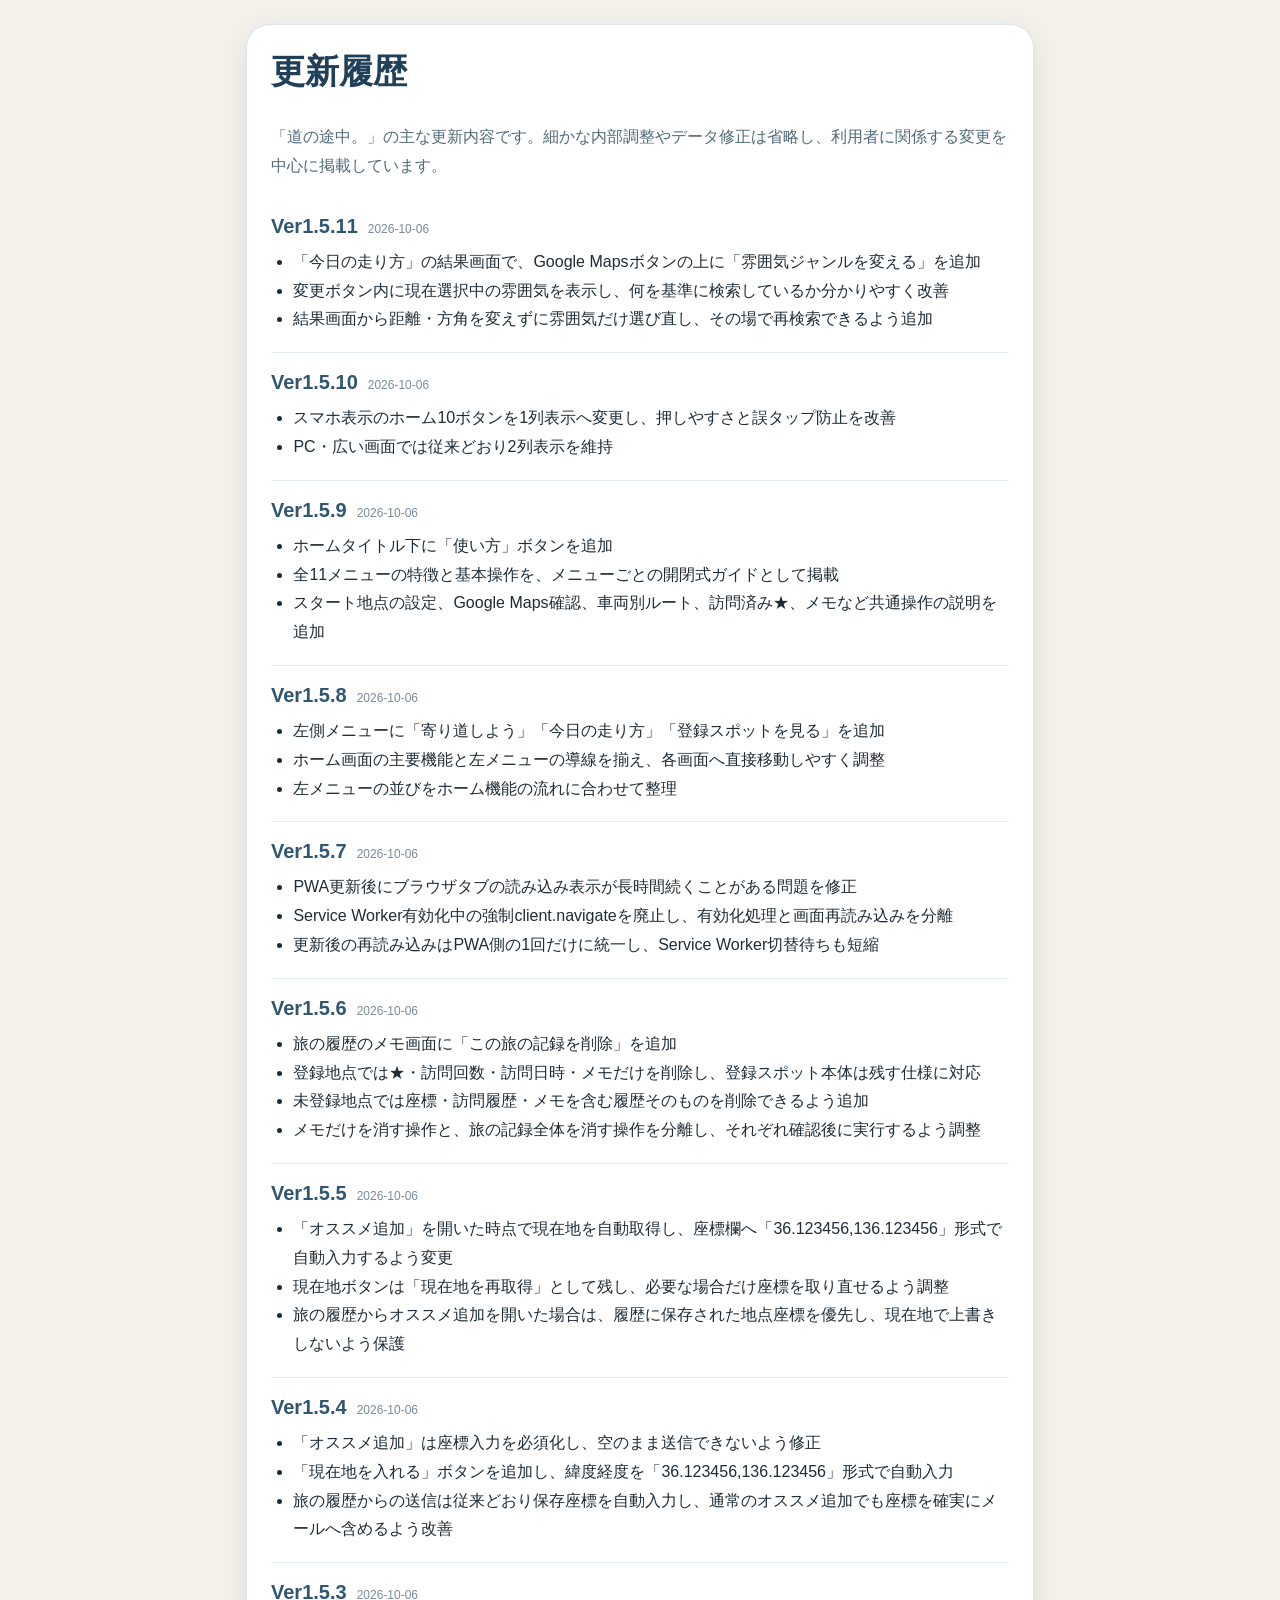
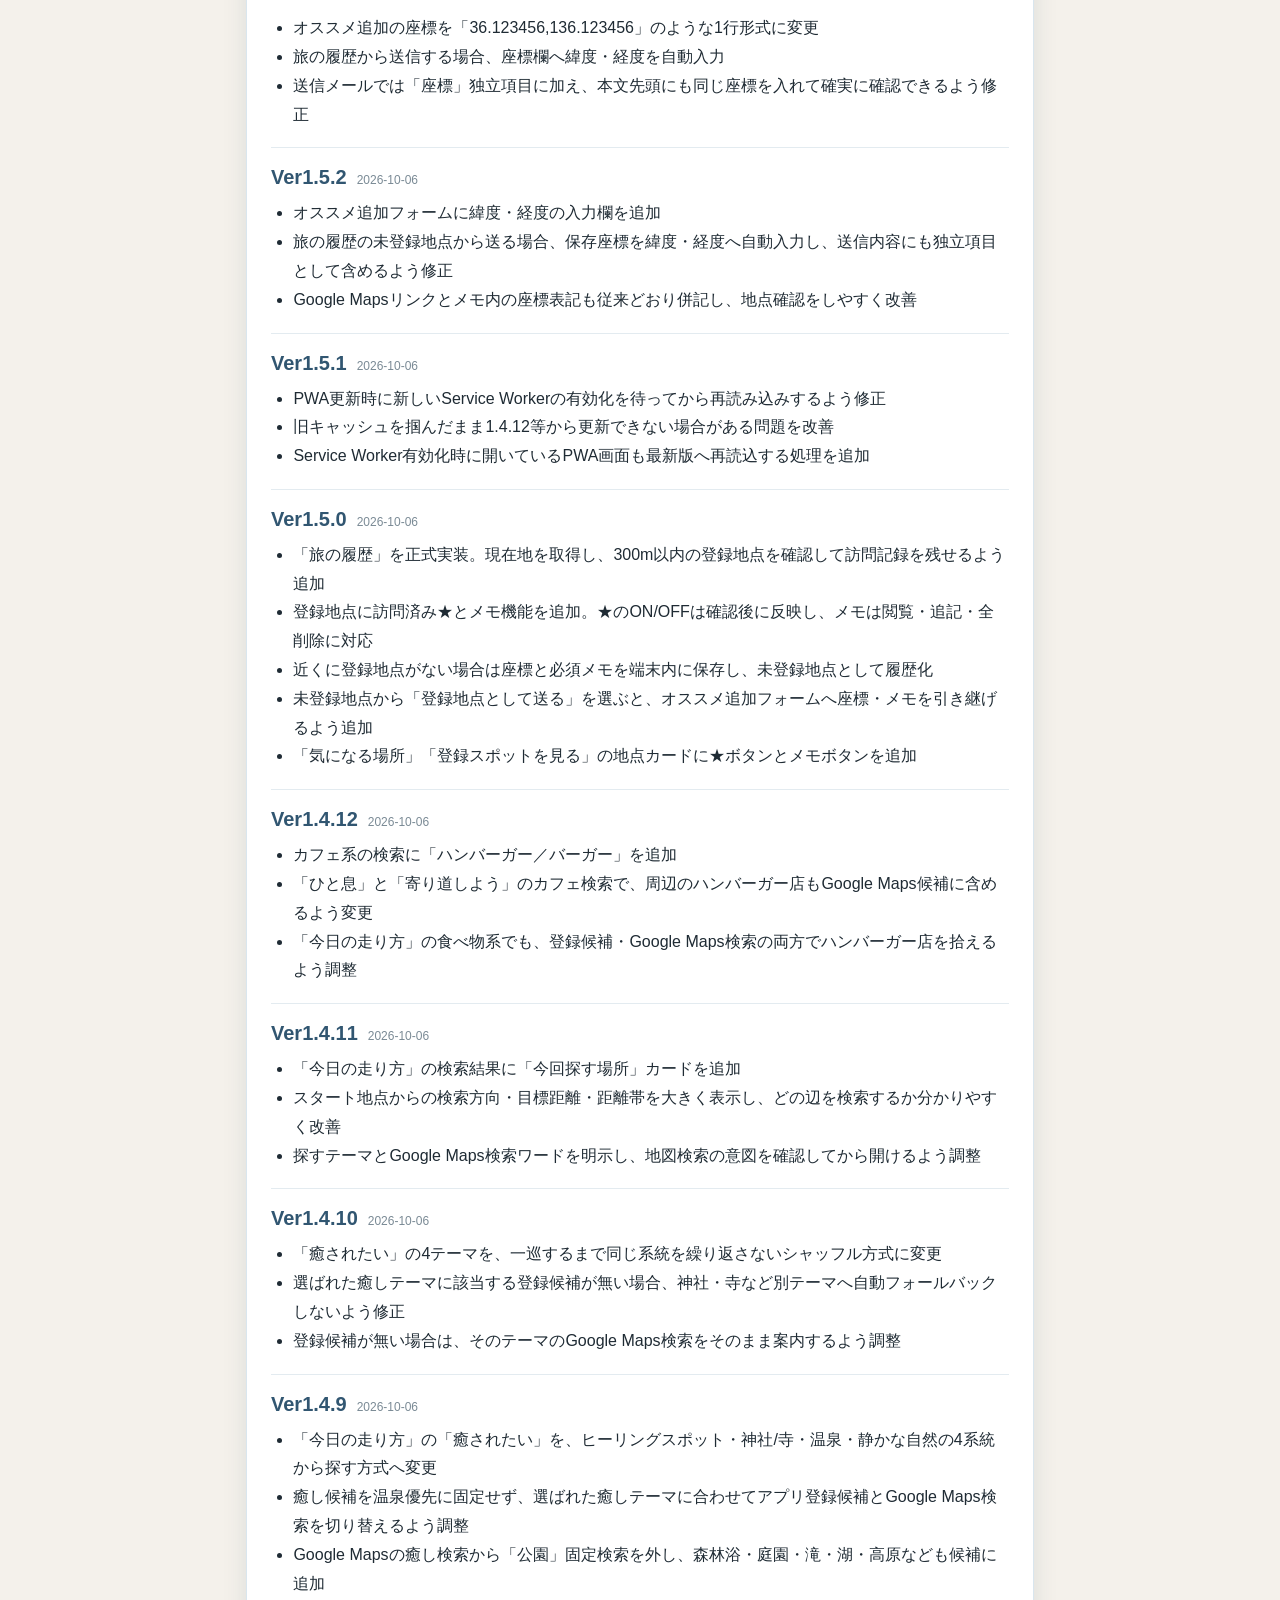
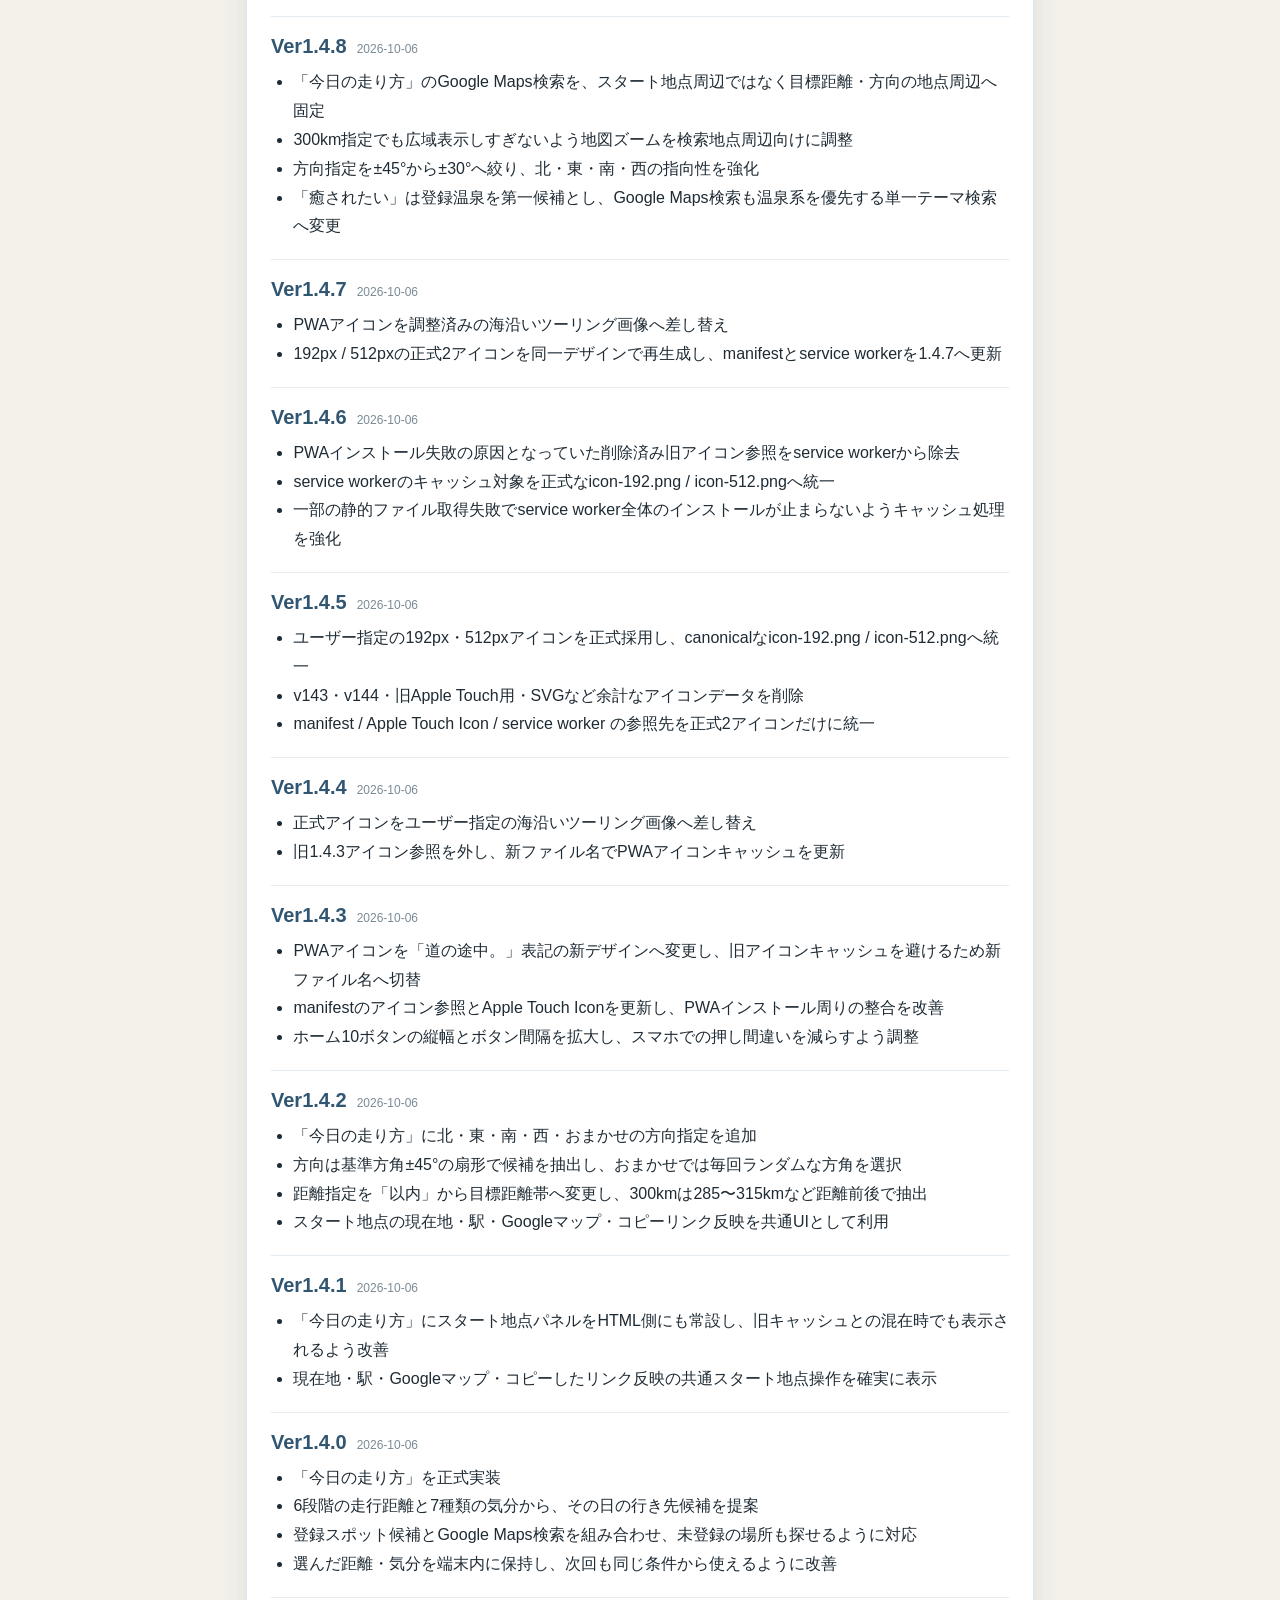
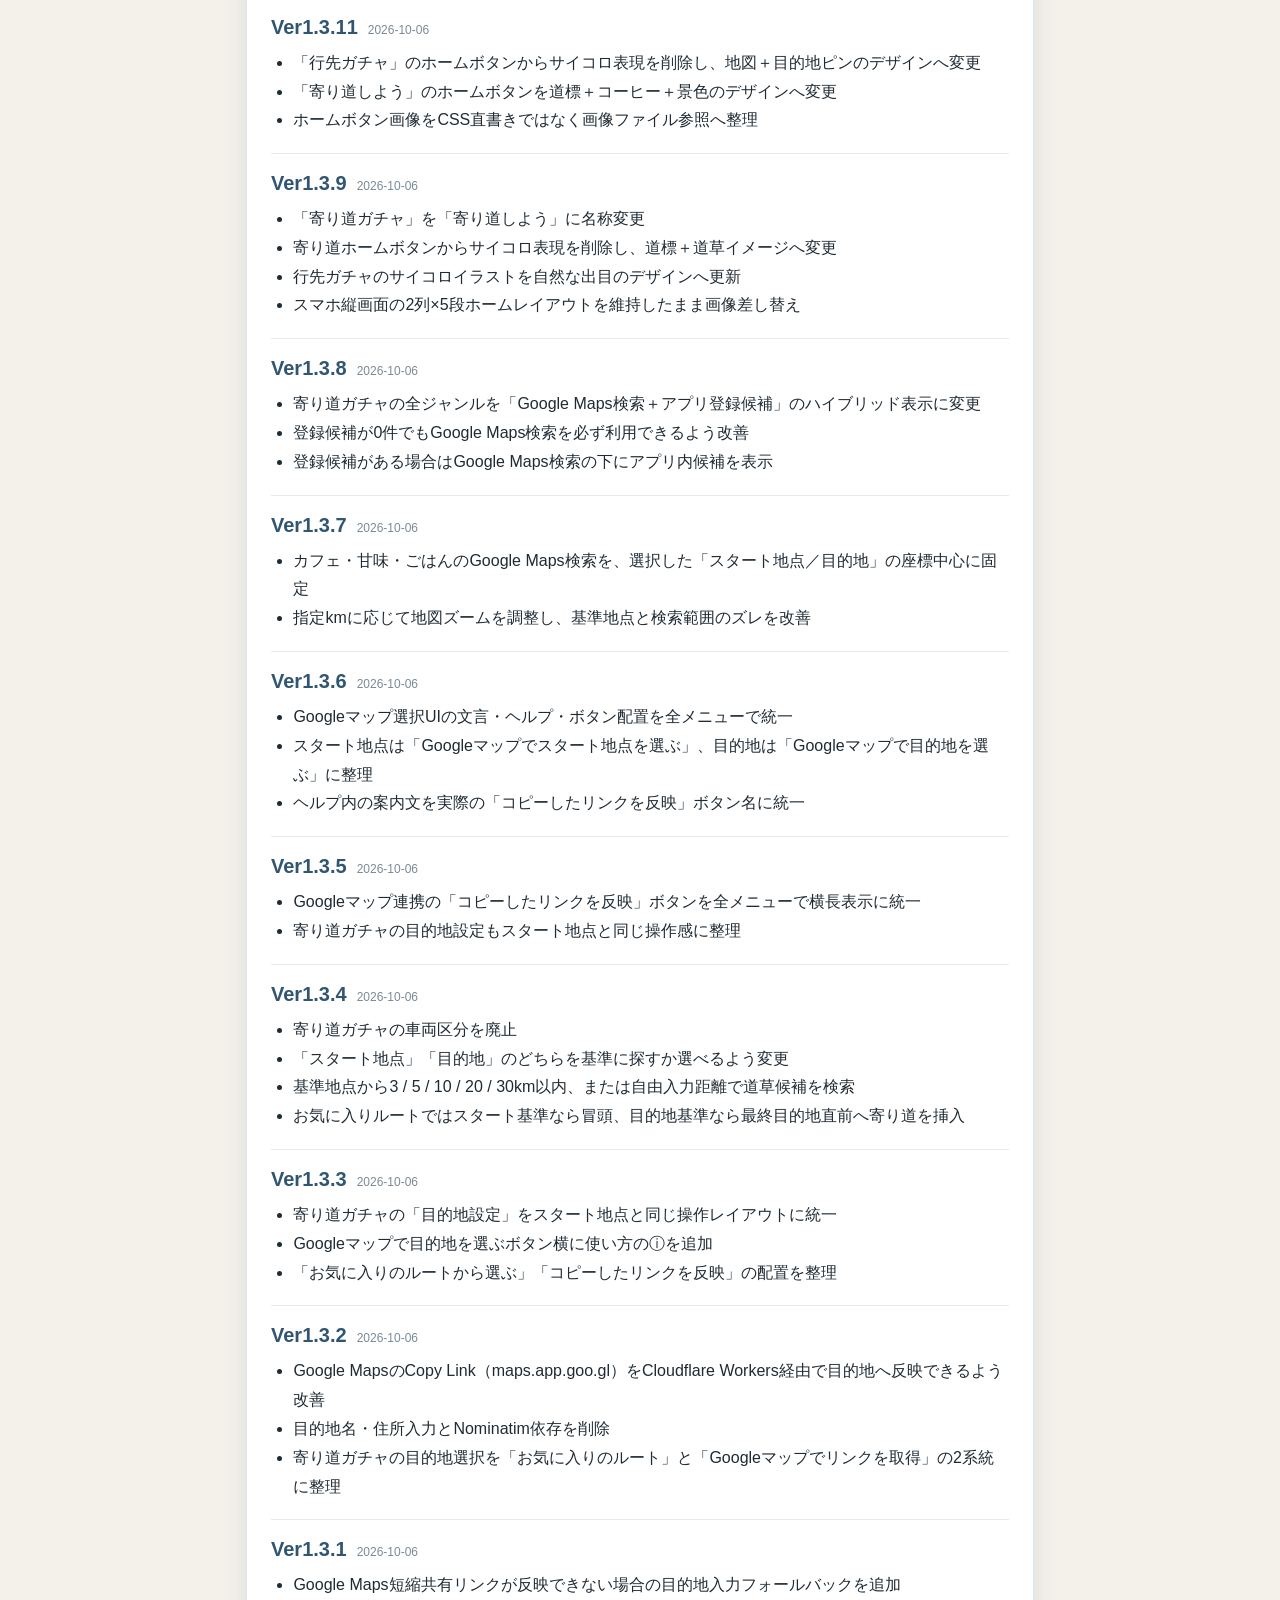
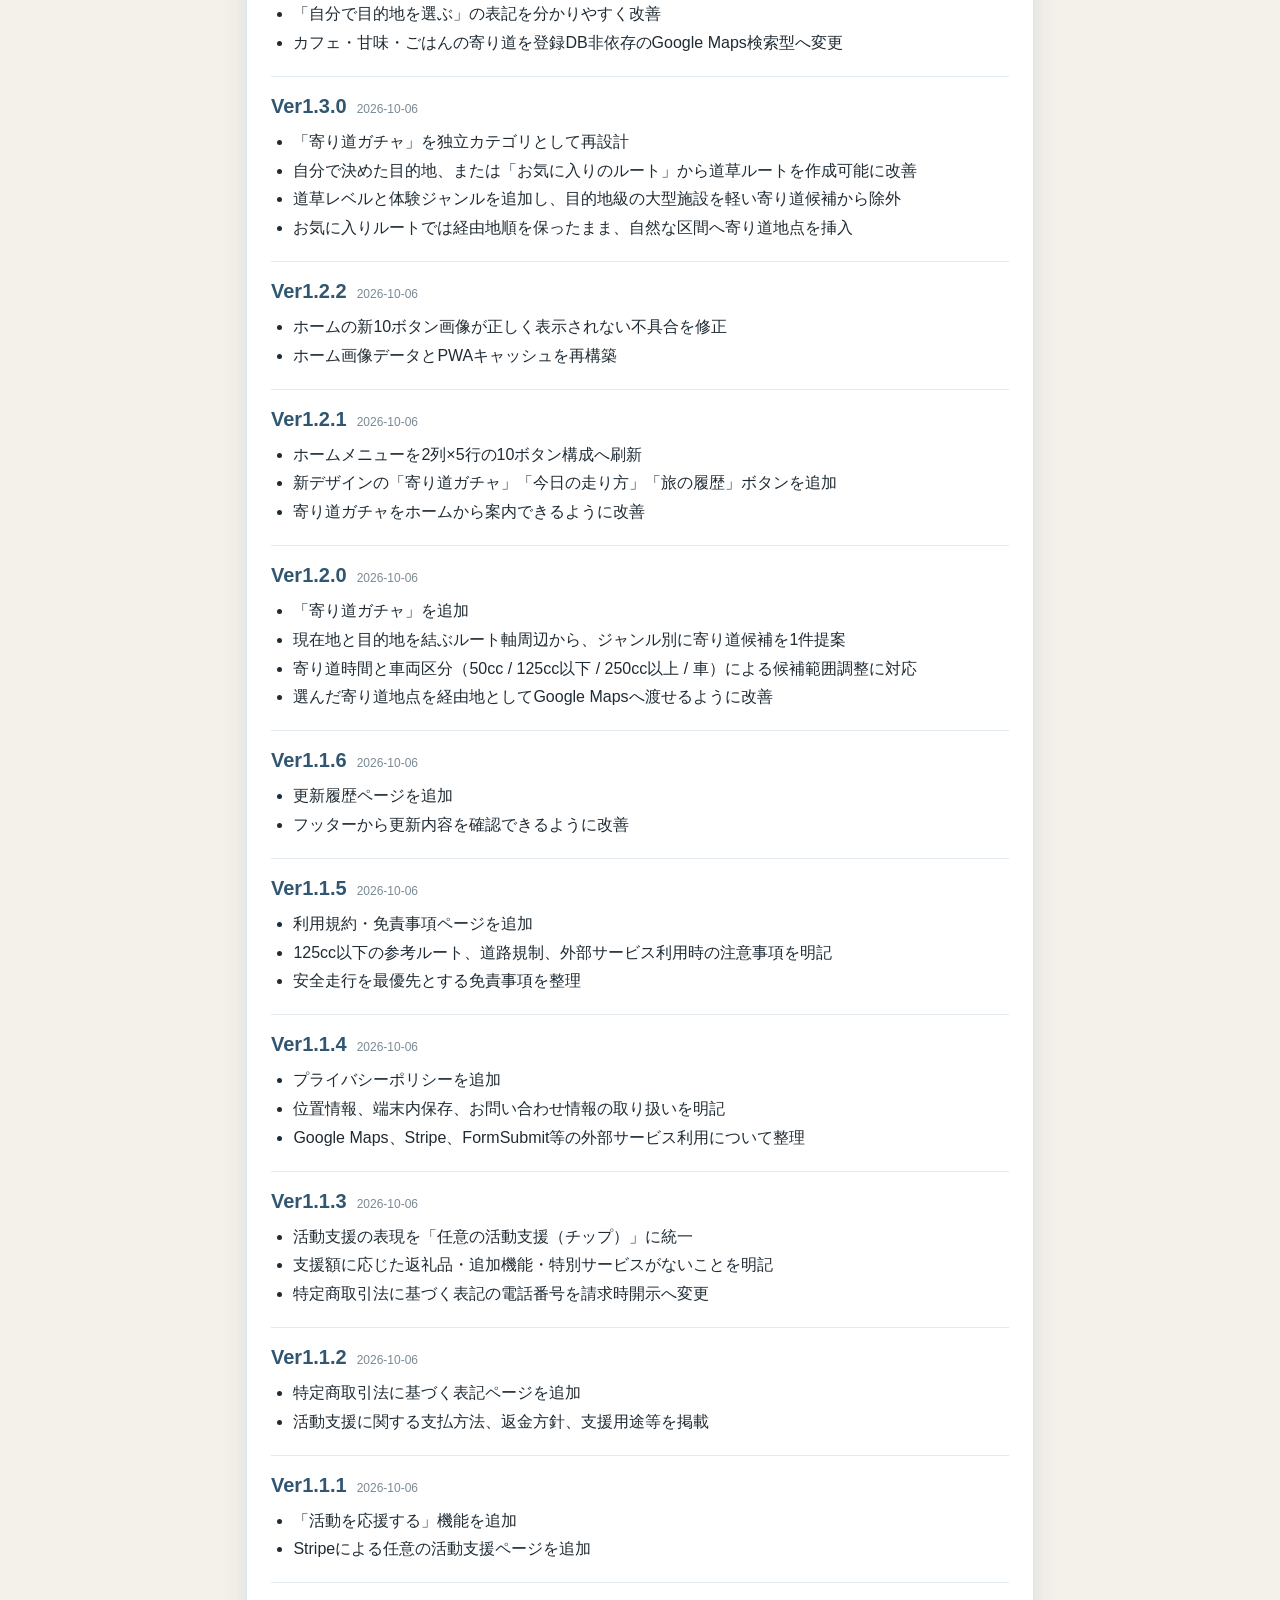
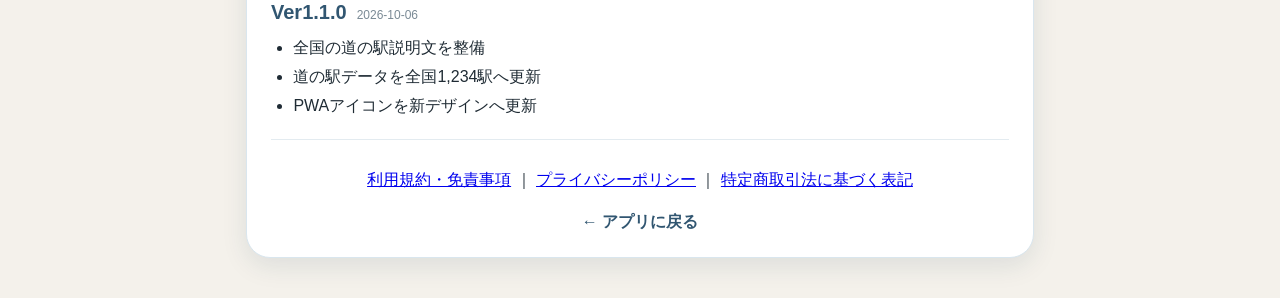
==== history.html @ cc126e09 "Ver1.5.11: add ride mood changer release notes" ====
<!doctype html>
<html lang="ja">
<head>
<meta charset="utf-8">
<meta name="viewport" content="width=device-width,initial-scale=1,viewport-fit=cover">
<title>更新履歴｜道の途中。</title>
<meta name="theme-color" content="#f7fbff">
<link rel="stylesheet" href="style.css?v=1.5.11">
<style>
.history-page{max-width:820px;margin:0 auto;padding:24px 16px 40px}
.history-card{background:#fff;border:1px solid #d9e6ee;border-radius:24px;padding:24px;box-shadow:0 8px 26px #173a4f1a}
.history-card h1{margin-top:0;color:#203f59;font-size:clamp(24px,5vw,34px)}
.history-intro{line-height:1.8;color:#526a79}
.history-entry{padding:18px 0;border-bottom:1px solid #e3ebf0}
.history-entry:last-child{border-bottom:0}
.history-head{display:flex;gap:10px;align-items:baseline;flex-wrap:wrap}
.history-ver{font-size:20px;font-weight:800;color:#315671}
.history-date{font-size:12px;color:#7a8a95}
.history-entry ul{margin:10px 0 0;padding-left:1.4em;line-height:1.8}
.history-links{text-align:center;margin-top:24px;line-height:2}
.history-back{display:block;text-align:center;margin-top:16px;color:#315671;text-decoration:none;font-weight:700}
</style>
</head>
<body>
<main class="history-page">
<section class="history-card">
<h1>更新履歴</h1>
<p class="history-intro">「道の途中。」の主な更新内容です。細かな内部調整やデータ修正は省略し、利用者に関係する変更を中心に掲載しています。</p>

<div class="history-entry">
  <div class="history-head"><span class="history-ver">Ver1.5.11</span><span class="history-date">2026-10-06</span></div>
  <ul>
    <li>「今日の走り方」の結果画面で、Google Mapsボタンの上に「雰囲気ジャンルを変える」を追加</li>
    <li>変更ボタン内に現在選択中の雰囲気を表示し、何を基準に検索しているか分かりやすく改善</li>
    <li>結果画面から距離・方角を変えずに雰囲気だけ選び直し、その場で再検索できるよう追加</li>
  </ul>
</div>

<div class="history-entry">
  <div class="history-head"><span class="history-ver">Ver1.5.10</span><span class="history-date">2026-10-06</span></div>
  <ul>
    <li>スマホ表示のホーム10ボタンを1列表示へ変更し、押しやすさと誤タップ防止を改善</li>
    <li>PC・広い画面では従来どおり2列表示を維持</li>
  </ul>
</div>

<div class="history-entry">
  <div class="history-head"><span class="history-ver">Ver1.5.9</span><span class="history-date">2026-10-06</span></div>
  <ul>
    <li>ホームタイトル下に「使い方」ボタンを追加</li>
    <li>全11メニューの特徴と基本操作を、メニューごとの開閉式ガイドとして掲載</li>
    <li>スタート地点の設定、Google Maps確認、車両別ルート、訪問済み★、メモなど共通操作の説明を追加</li>
  </ul>
</div>

<div class="history-entry">
  <div class="history-head"><span class="history-ver">Ver1.5.8</span><span class="history-date">2026-10-06</span></div>
  <ul>
    <li>左側メニューに「寄り道しよう」「今日の走り方」「登録スポットを見る」を追加</li>
    <li>ホーム画面の主要機能と左メニューの導線を揃え、各画面へ直接移動しやすく調整</li>
    <li>左メニューの並びをホーム機能の流れに合わせて整理</li>
  </ul>
</div>

<div class="history-entry">
  <div class="history-head"><span class="history-ver">Ver1.5.7</span><span class="history-date">2026-10-06</span></div>
  <ul>
    <li>PWA更新後にブラウザタブの読み込み表示が長時間続くことがある問題を修正</li>
    <li>Service Worker有効化中の強制client.navigateを廃止し、有効化処理と画面再読み込みを分離</li>
    <li>更新後の再読み込みはPWA側の1回だけに統一し、Service Worker切替待ちも短縮</li>
  </ul>
</div>

<div class="history-entry">
  <div class="history-head"><span class="history-ver">Ver1.5.6</span><span class="history-date">2026-10-06</span></div>
  <ul>
    <li>旅の履歴のメモ画面に「この旅の記録を削除」を追加</li>
    <li>登録地点では★・訪問回数・訪問日時・メモだけを削除し、登録スポット本体は残す仕様に対応</li>
    <li>未登録地点では座標・訪問履歴・メモを含む履歴そのものを削除できるよう追加</li>
    <li>メモだけを消す操作と、旅の記録全体を消す操作を分離し、それぞれ確認後に実行するよう調整</li>
  </ul>
</div>

<div class="history-entry">
  <div class="history-head"><span class="history-ver">Ver1.5.5</span><span class="history-date">2026-10-06</span></div>
  <ul>
    <li>「オススメ追加」を開いた時点で現在地を自動取得し、座標欄へ「36.123456,136.123456」形式で自動入力するよう変更</li>
    <li>現在地ボタンは「現在地を再取得」として残し、必要な場合だけ座標を取り直せるよう調整</li>
    <li>旅の履歴からオススメ追加を開いた場合は、履歴に保存された地点座標を優先し、現在地で上書きしないよう保護</li>
  </ul>
</div>

<div class="history-entry">
  <div class="history-head"><span class="history-ver">Ver1.5.4</span><span class="history-date">2026-10-06</span></div>
  <ul>
    <li>「オススメ追加」は座標入力を必須化し、空のまま送信できないよう修正</li>
    <li>「現在地を入れる」ボタンを追加し、緯度経度を「36.123456,136.123456」形式で自動入力</li>
    <li>旅の履歴からの送信は従来どおり保存座標を自動入力し、通常のオススメ追加でも座標を確実にメールへ含めるよう改善</li>
  </ul>
</div>

<div class="history-entry">
  <div class="history-head"><span class="history-ver">Ver1.5.3</span><span class="history-date">2026-10-06</span></div>
  <ul>
    <li>オススメ追加の座標を「36.123456,136.123456」のような1行形式に変更</li>
    <li>旅の履歴から送信する場合、座標欄へ緯度・経度を自動入力</li>
    <li>送信メールでは「座標」独立項目に加え、本文先頭にも同じ座標を入れて確実に確認できるよう修正</li>
  </ul>
</div>

<div class="history-entry">
  <div class="history-head"><span class="history-ver">Ver1.5.2</span><span class="history-date">2026-10-06</span></div>
  <ul>
    <li>オススメ追加フォームに緯度・経度の入力欄を追加</li>
    <li>旅の履歴の未登録地点から送る場合、保存座標を緯度・経度へ自動入力し、送信内容にも独立項目として含めるよう修正</li>
    <li>Google Mapsリンクとメモ内の座標表記も従来どおり併記し、地点確認をしやすく改善</li>
  </ul>
</div>

<div class="history-entry">
  <div class="history-head"><span class="history-ver">Ver1.5.1</span><span class="history-date">2026-10-06</span></div>
  <ul>
    <li>PWA更新時に新しいService Workerの有効化を待ってから再読み込みするよう修正</li>
    <li>旧キャッシュを掴んだまま1.4.12等から更新できない場合がある問題を改善</li>
    <li>Service Worker有効化時に開いているPWA画面も最新版へ再読込する処理を追加</li>
  </ul>
</div>

<div class="history-entry">
  <div class="history-head"><span class="history-ver">Ver1.5.0</span><span class="history-date">2026-10-06</span></div>
  <ul>
    <li>「旅の履歴」を正式実装。現在地を取得し、300m以内の登録地点を確認して訪問記録を残せるよう追加</li>
    <li>登録地点に訪問済み★とメモ機能を追加。★のON/OFFは確認後に反映し、メモは閲覧・追記・全削除に対応</li>
    <li>近くに登録地点がない場合は座標と必須メモを端末内に保存し、未登録地点として履歴化</li>
    <li>未登録地点から「登録地点として送る」を選ぶと、オススメ追加フォームへ座標・メモを引き継げるよう追加</li>
    <li>「気になる場所」「登録スポットを見る」の地点カードに★ボタンとメモボタンを追加</li>
  </ul>
</div>

<div class="history-entry">
  <div class="history-head"><span class="history-ver">Ver1.4.12</span><span class="history-date">2026-10-06</span></div>
  <ul>
    <li>カフェ系の検索に「ハンバーガー／バーガー」を追加</li>
    <li>「ひと息」と「寄り道しよう」のカフェ検索で、周辺のハンバーガー店もGoogle Maps候補に含めるよう変更</li>
    <li>「今日の走り方」の食べ物系でも、登録候補・Google Maps検索の両方でハンバーガー店を拾えるよう調整</li>
  </ul>
</div>

<div class="history-entry">
  <div class="history-head"><span class="history-ver">Ver1.4.11</span><span class="history-date">2026-10-06</span></div>
  <ul>
    <li>「今日の走り方」の検索結果に「今回探す場所」カードを追加</li>
    <li>スタート地点からの検索方向・目標距離・距離帯を大きく表示し、どの辺を検索するか分かりやすく改善</li>
    <li>探すテーマとGoogle Maps検索ワードを明示し、地図検索の意図を確認してから開けるよう調整</li>
  </ul>
</div>

<div class="history-entry">
  <div class="history-head"><span class="history-ver">Ver1.4.10</span><span class="history-date">2026-10-06</span></div>
  <ul>
    <li>「癒されたい」の4テーマを、一巡するまで同じ系統を繰り返さないシャッフル方式に変更</li>
    <li>選ばれた癒しテーマに該当する登録候補が無い場合、神社・寺など別テーマへ自動フォールバックしないよう修正</li>
    <li>登録候補が無い場合は、そのテーマのGoogle Maps検索をそのまま案内するよう調整</li>
  </ul>
</div>

<div class="history-entry">
  <div class="history-head"><span class="history-ver">Ver1.4.9</span><span class="history-date">2026-10-06</span></div>
  <ul>
    <li>「今日の走り方」の「癒されたい」を、ヒーリングスポット・神社/寺・温泉・静かな自然の4系統から探す方式へ変更</li>
    <li>癒し候補を温泉優先に固定せず、選ばれた癒しテーマに合わせてアプリ登録候補とGoogle Maps検索を切り替えるよう調整</li>
    <li>Google Mapsの癒し検索から「公園」固定検索を外し、森林浴・庭園・滝・湖・高原なども候補に追加</li>
  </ul>
</div>

<div class="history-entry">
  <div class="history-head"><span class="history-ver">Ver1.4.8</span><span class="history-date">2026-10-06</span></div>
  <ul>
    <li>「今日の走り方」のGoogle Maps検索を、スタート地点周辺ではなく目標距離・方向の地点周辺へ固定</li>
    <li>300km指定でも広域表示しすぎないよう地図ズームを検索地点周辺向けに調整</li>
    <li>方向指定を±45°から±30°へ絞り、北・東・南・西の指向性を強化</li>
    <li>「癒されたい」は登録温泉を第一候補とし、Google Maps検索も温泉系を優先する単一テーマ検索へ変更</li>
  </ul>
</div>

<div class="history-entry">
  <div class="history-head"><span class="history-ver">Ver1.4.7</span><span class="history-date">2026-10-06</span></div>
  <ul>
    <li>PWAアイコンを調整済みの海沿いツーリング画像へ差し替え</li>
    <li>192px / 512pxの正式2アイコンを同一デザインで再生成し、manifestとservice workerを1.4.7へ更新</li>
  </ul>
</div>

<div class="history-entry">
  <div class="history-head"><span class="history-ver">Ver1.4.6</span><span class="history-date">2026-10-06</span></div>
  <ul>
    <li>PWAインストール失敗の原因となっていた削除済み旧アイコン参照をservice workerから除去</li>
    <li>service workerのキャッシュ対象を正式なicon-192.png / icon-512.pngへ統一</li>
    <li>一部の静的ファイル取得失敗でservice worker全体のインストールが止まらないようキャッシュ処理を強化</li>
  </ul>
</div>

<div class="history-entry">
  <div class="history-head"><span class="history-ver">Ver1.4.5</span><span class="history-date">2026-10-06</span></div>
  <ul>
    <li>ユーザー指定の192px・512pxアイコンを正式採用し、canonicalなicon-192.png / icon-512.pngへ統一</li>
    <li>v143・v144・旧Apple Touch用・SVGなど余計なアイコンデータを削除</li>
    <li>manifest / Apple Touch Icon / service worker の参照先を正式2アイコンだけに統一</li>
  </ul>
</div>

<div class="history-entry">
  <div class="history-head"><span class="history-ver">Ver1.4.4</span><span class="history-date">2026-10-06</span></div>
  <ul>
    <li>正式アイコンをユーザー指定の海沿いツーリング画像へ差し替え</li>
    <li>旧1.4.3アイコン参照を外し、新ファイル名でPWAアイコンキャッシュを更新</li>
  </ul>
</div>

<div class="history-entry">
  <div class="history-head"><span class="history-ver">Ver1.4.3</span><span class="history-date">2026-10-06</span></div>
  <ul>
    <li>PWAアイコンを「道の途中。」表記の新デザインへ変更し、旧アイコンキャッシュを避けるため新ファイル名へ切替</li>
    <li>manifestのアイコン参照とApple Touch Iconを更新し、PWAインストール周りの整合を改善</li>
    <li>ホーム10ボタンの縦幅とボタン間隔を拡大し、スマホでの押し間違いを減らすよう調整</li>
  </ul>
</div>

<div class="history-entry">
  <div class="history-head"><span class="history-ver">Ver1.4.2</span><span class="history-date">2026-10-06</span></div>
  <ul>
    <li>「今日の走り方」に北・東・南・西・おまかせの方向指定を追加</li>
    <li>方向は基準方角±45°の扇形で候補を抽出し、おまかせでは毎回ランダムな方角を選択</li>
    <li>距離指定を「以内」から目標距離帯へ変更し、300kmは285〜315kmなど距離前後で抽出</li>
    <li>スタート地点の現在地・駅・Googleマップ・コピーリンク反映を共通UIとして利用</li>
  </ul>
</div>

<div class="history-entry">
  <div class="history-head"><span class="history-ver">Ver1.4.1</span><span class="history-date">2026-10-06</span></div>
  <ul>
    <li>「今日の走り方」にスタート地点パネルをHTML側にも常設し、旧キャッシュとの混在時でも表示されるよう改善</li>
    <li>現在地・駅・Googleマップ・コピーしたリンク反映の共通スタート地点操作を確実に表示</li>
  </ul>
</div>

<div class="history-entry">
  <div class="history-head"><span class="history-ver">Ver1.4.0</span><span class="history-date">2026-10-06</span></div>
  <ul>
    <li>「今日の走り方」を正式実装</li>
    <li>6段階の走行距離と7種類の気分から、その日の行き先候補を提案</li>
    <li>登録スポット候補とGoogle Maps検索を組み合わせ、未登録の場所も探せるように対応</li>
    <li>選んだ距離・気分を端末内に保持し、次回も同じ条件から使えるように改善</li>
  </ul>
</div>

<div class="history-entry">
  <div class="history-head"><span class="history-ver">Ver1.3.11</span><span class="history-date">2026-10-06</span></div>
  <ul>
    <li>「行先ガチャ」のホームボタンからサイコロ表現を削除し、地図＋目的地ピンのデザインへ変更</li>
    <li>「寄り道しよう」のホームボタンを道標＋コーヒー＋景色のデザインへ変更</li>
    <li>ホームボタン画像をCSS直書きではなく画像ファイル参照へ整理</li>
  </ul>
</div>

<div class="history-entry">
  <div class="history-head"><span class="history-ver">Ver1.3.9</span><span class="history-date">2026-10-06</span></div>
  <ul>
    <li>「寄り道ガチャ」を「寄り道しよう」に名称変更</li>
    <li>寄り道ホームボタンからサイコロ表現を削除し、道標＋道草イメージへ変更</li>
    <li>行先ガチャのサイコロイラストを自然な出目のデザインへ更新</li>
    <li>スマホ縦画面の2列×5段ホームレイアウトを維持したまま画像差し替え</li>
  </ul>
</div>

<div class="history-entry">
  <div class="history-head"><span class="history-ver">Ver1.3.8</span><span class="history-date">2026-10-06</span></div>
  <ul>
    <li>寄り道ガチャの全ジャンルを「Google Maps検索＋アプリ登録候補」のハイブリッド表示に変更</li>
    <li>登録候補が0件でもGoogle Maps検索を必ず利用できるよう改善</li>
    <li>登録候補がある場合はGoogle Maps検索の下にアプリ内候補を表示</li>
  </ul>
</div>

<div class="history-entry">
  <div class="history-head"><span class="history-ver">Ver1.3.7</span><span class="history-date">2026-10-06</span></div>
  <ul>
    <li>カフェ・甘味・ごはんのGoogle Maps検索を、選択した「スタート地点／目的地」の座標中心に固定</li>
    <li>指定kmに応じて地図ズームを調整し、基準地点と検索範囲のズレを改善</li>
  </ul>
</div>

<div class="history-entry">
  <div class="history-head"><span class="history-ver">Ver1.3.6</span><span class="history-date">2026-10-06</span></div>
  <ul>
    <li>Googleマップ選択UIの文言・ヘルプ・ボタン配置を全メニューで統一</li>
    <li>スタート地点は「Googleマップでスタート地点を選ぶ」、目的地は「Googleマップで目的地を選ぶ」に整理</li>
    <li>ヘルプ内の案内文を実際の「コピーしたリンクを反映」ボタン名に統一</li>
  </ul>
</div>

<div class="history-entry">
  <div class="history-head"><span class="history-ver">Ver1.3.5</span><span class="history-date">2026-10-06</span></div>
  <ul>
    <li>Googleマップ連携の「コピーしたリンクを反映」ボタンを全メニューで横長表示に統一</li>
    <li>寄り道ガチャの目的地設定もスタート地点と同じ操作感に整理</li>
  </ul>
</div>

<div class="history-entry">
  <div class="history-head"><span class="history-ver">Ver1.3.4</span><span class="history-date">2026-10-06</span></div>
  <ul>
    <li>寄り道ガチャの車両区分を廃止</li>
    <li>「スタート地点」「目的地」のどちらを基準に探すか選べるよう変更</li>
    <li>基準地点から3 / 5 / 10 / 20 / 30km以内、または自由入力距離で道草候補を検索</li>
    <li>お気に入りルートではスタート基準なら冒頭、目的地基準なら最終目的地直前へ寄り道を挿入</li>
  </ul>
</div>

<div class="history-entry">
  <div class="history-head"><span class="history-ver">Ver1.3.3</span><span class="history-date">2026-10-06</span></div>
  <ul>
    <li>寄り道ガチャの「目的地設定」をスタート地点と同じ操作レイアウトに統一</li>
    <li>Googleマップで目的地を選ぶボタン横に使い方のⓘを追加</li>
    <li>「お気に入りのルートから選ぶ」「コピーしたリンクを反映」の配置を整理</li>
  </ul>
</div>

<div class="history-entry">
  <div class="history-head"><span class="history-ver">Ver1.3.2</span><span class="history-date">2026-10-06</span></div>
  <ul>
    <li>Google MapsのCopy Link（maps.app.goo.gl）をCloudflare Workers経由で目的地へ反映できるよう改善</li>
    <li>目的地名・住所入力とNominatim依存を削除</li>
    <li>寄り道ガチャの目的地選択を「お気に入りのルート」と「Googleマップでリンクを取得」の2系統に整理</li>
  </ul>
</div>

<div class="history-entry">
  <div class="history-head"><span class="history-ver">Ver1.3.1</span><span class="history-date">2026-10-06</span></div>
  <ul>
    <li>Google Maps短縮共有リンクが反映できない場合の目的地入力フォールバックを追加</li>
    <li>「自分で目的地を選ぶ」の表記を分かりやすく改善</li>
    <li>カフェ・甘味・ごはんの寄り道を登録DB非依存のGoogle Maps検索型へ変更</li>
  </ul>
</div>

<div class="history-entry">
  <div class="history-head"><span class="history-ver">Ver1.3.0</span><span class="history-date">2026-10-06</span></div>
  <ul>
    <li>「寄り道ガチャ」を独立カテゴリとして再設計</li>
    <li>自分で決めた目的地、または「お気に入りのルート」から道草ルートを作成可能に改善</li>
    <li>道草レベルと体験ジャンルを追加し、目的地級の大型施設を軽い寄り道候補から除外</li>
    <li>お気に入りルートでは経由地順を保ったまま、自然な区間へ寄り道地点を挿入</li>
  </ul>
</div>

<div class="history-entry">
  <div class="history-head"><span class="history-ver">Ver1.2.2</span><span class="history-date">2026-10-06</span></div>
  <ul>
    <li>ホームの新10ボタン画像が正しく表示されない不具合を修正</li>
    <li>ホーム画像データとPWAキャッシュを再構築</li>
  </ul>
</div>

<div class="history-entry">
  <div class="history-head"><span class="history-ver">Ver1.2.1</span><span class="history-date">2026-10-06</span></div>
  <ul>
    <li>ホームメニューを2列×5行の10ボタン構成へ刷新</li>
    <li>新デザインの「寄り道ガチャ」「今日の走り方」「旅の履歴」ボタンを追加</li>
    <li>寄り道ガチャをホームから案内できるように改善</li>
  </ul>
</div>

<div class="history-entry">
  <div class="history-head"><span class="history-ver">Ver1.2.0</span><span class="history-date">2026-10-06</span></div>
  <ul>
    <li>「寄り道ガチャ」を追加</li>
    <li>現在地と目的地を結ぶルート軸周辺から、ジャンル別に寄り道候補を1件提案</li>
    <li>寄り道時間と車両区分（50cc / 125cc以下 / 250cc以上 / 車）による候補範囲調整に対応</li>
    <li>選んだ寄り道地点を経由地としてGoogle Mapsへ渡せるように改善</li>
  </ul>
</div>

<div class="history-entry">
  <div class="history-head"><span class="history-ver">Ver1.1.6</span><span class="history-date">2026-10-06</span></div>
  <ul>
    <li>更新履歴ページを追加</li>
    <li>フッターから更新内容を確認できるように改善</li>
  </ul>
</div>

<div class="history-entry">
  <div class="history-head"><span class="history-ver">Ver1.1.5</span><span class="history-date">2026-10-06</span></div>
  <ul>
    <li>利用規約・免責事項ページを追加</li>
    <li>125cc以下の参考ルート、道路規制、外部サービス利用時の注意事項を明記</li>
    <li>安全走行を最優先とする免責事項を整理</li>
  </ul>
</div>

<div class="history-entry">
  <div class="history-head"><span class="history-ver">Ver1.1.4</span><span class="history-date">2026-10-06</span></div>
  <ul>
    <li>プライバシーポリシーを追加</li>
    <li>位置情報、端末内保存、お問い合わせ情報の取り扱いを明記</li>
    <li>Google Maps、Stripe、FormSubmit等の外部サービス利用について整理</li>
  </ul>
</div>

<div class="history-entry">
  <div class="history-head"><span class="history-ver">Ver1.1.3</span><span class="history-date">2026-10-06</span></div>
  <ul>
    <li>活動支援の表現を「任意の活動支援（チップ）」に統一</li>
    <li>支援額に応じた返礼品・追加機能・特別サービスがないことを明記</li>
    <li>特定商取引法に基づく表記の電話番号を請求時開示へ変更</li>
  </ul>
</div>

<div class="history-entry">
  <div class="history-head"><span class="history-ver">Ver1.1.2</span><span class="history-date">2026-10-06</span></div>
  <ul>
    <li>特定商取引法に基づく表記ページを追加</li>
    <li>活動支援に関する支払方法、返金方針、支援用途等を掲載</li>
  </ul>
</div>

<div class="history-entry">
  <div class="history-head"><span class="history-ver">Ver1.1.1</span><span class="history-date">2026-10-06</span></div>
  <ul>
    <li>「活動を応援する」機能を追加</li>
    <li>Stripeによる任意の活動支援ページを追加</li>
  </ul>
</div>

<div class="history-entry">
  <div class="history-head"><span class="history-ver">Ver1.1.0</span><span class="history-date">2026-10-06</span></div>
  <ul>
    <li>全国の道の駅説明文を整備</li>
    <li>道の駅データを全国1,234駅へ更新</li>
    <li>PWAアイコンを新デザインへ更新</li>
  </ul>
</div>

<div class="history-links">
<a href="terms.html">利用規約・免責事項</a> ｜ 
<a href="privacy.html">プライバシーポリシー</a> ｜ 
<a href="legal.html">特定商取引法に基づく表記</a>
</div>
<a class="history-back" href="./">← アプリに戻る</a>
</section>
</main>
</body>
</html>
---- style.css ----
:root{--bg:#edf6fb;--navy:#15324c;--text:#1f2b34;--muted:#6f7b84;--blue:#2276e8;--coral:#f28863;--mint:#bfe9d3;--green:#1ba447;--orange:#ff7911;--road:#2377e9;--card:#fff;--line:#dce7ee}
*{box-sizing:border-box}
html,body{width:100%;max-width:100%;overflow-x:hidden}
body{margin:0;background:#f4f1eb;color:var(--text);font-family:"Yu Gothic UI","Meiryo",sans-serif}.topbar{background:#1f332d;color:#fff;padding:20px 28px;display:flex;align-items:center;justify-content:space-between;gap:20px}.brand{min-width:0}.brand h1{margin:0;font-size:28px;line-height:1.25;white-space:normal;overflow-wrap:anywhere}.brand h1 span{font-size:13px;background:#efb34f;color:#1f332d;border-radius:18px;padding:4px 9px}.brand p{margin:5px 0 0;color:#dce7e3;line-height:1.5;white-space:normal;overflow-wrap:anywhere}.shell{display:grid;grid-template-columns:240px minmax(0,1fr);width:min(100%,1440px);max-width:1440px;margin:auto;min-height:calc(100vh - 124px)}.side{padding:22px 14px;border-right:1px solid #d6d2ca;position:sticky;top:0;height:calc(100vh - 105px);overflow:auto}.side button{display:block;width:100%;border:0;background:transparent;text-align:left;padding:13px 12px;border-radius:10px;margin-bottom:5px;font-size:15px;cursor:pointer}.side button.active,.side button:hover{background:#dfe9e5;color:#123b30;font-weight:700}main{padding:30px 34px;min-width:0}.view{display:none}.view.active{display:block}.hero{display:block;width:min(100%,1000px);height:auto;object-fit:contain;border-radius:18px;border:5px solid #fff;box-shadow:0 2px 12px #0001}.view h2{color:var(--navy);font-size:28px;margin:16px 0 8px}.lead{color:var(--muted);margin-top:4px}.menu-grid{display:grid;grid-template-columns:repeat(2,minmax(280px,1fr));gap:14px;max-width:1000px;margin-top:24px}.mode{border:0;border-radius:16px;padding:20px;text-align:left;cursor:pointer;box-shadow:0 3px 12px #0001}.mode b{display:block;font-size:21px;line-height:1.35;margin-bottom:8px;white-space:normal;overflow-wrap:anywhere}.mode small{display:block;line-height:1.6;font-size:13px;white-space:normal;overflow-wrap:anywhere}.coral{background:#f28a69;color:#fff}.blue{background:#2676d8;color:#fff}.mint{background:#cfeedd;color:#173c31}.secondary-grid{display:grid;grid-template-columns:repeat(2,minmax(280px,1fr));gap:14px;max-width:1000px;margin-top:18px}.secondary-grid button,.about-card{background:#243c58;color:#fff;border:0;border-radius:14px;padding:17px;text-align:left}.secondary-grid b,.secondary-grid small{display:block;white-space:normal;overflow-wrap:anywhere}.secondary-grid small{margin-top:5px;color:#dae4ef}.about-card{margin-top:18px;max-width:1000px;display:flex;justify-content:space-between;align-items:center;background:#fff;color:var(--muted);box-shadow:0 2px 10px #0001}.about-card button{border:1px solid #cbd9e2;background:#fff;border-radius:10px;padding:10px 14px;cursor:pointer}.viewhead{display:flex;align-items:center;gap:14px}.viewhead h2{margin:0 0 14px}.back{border:1px solid #c8d6df;background:#fff;border-radius:10px;padding:10px 14px;cursor:pointer}.panel{background:#fff;border-radius:16px;padding:18px;box-shadow:0 2px 10px #0001;margin-bottom:16px}.form-grid{display:grid;grid-template-columns:repeat(3,minmax(180px,1fr));gap:14px;align-items:end}label{font-size:13px;font-weight:700}input,select{width:100%;margin-top:5px;padding:10px;border:1px solid #c7d1d8;border-radius:8px;background:#fff;font:inherit}.full{grid-column:1/-1}.note{font-size:12px;color:var(--muted);line-height:1.6}.checkline{display:flex;align-items:center;gap:8px}.checkline input{width:auto;margin:0}.primary,.mapbtn,.soft,.danger{border:0;border-radius:9px;padding:11px 15px;font-weight:700;cursor:pointer}.primary{background:#326651;color:#fff}.mapbtn{background:#386ec8;color:#fff}.soft{background:#eef4f7;color:#24445a}.danger{background:#fff1f0;color:#a84036;border:1px solid #e9b7b0}.result{background:#fff;border-radius:16px;padding:20px;box-shadow:0 2px 10px #0001;min-height:90px}.empty{color:var(--muted)}.start-panel h3{margin-top:0}.start-actions{display:grid;grid-template-columns:repeat(3,1fr);gap:8px}.coord-row{display:grid;grid-template-columns:1fr 1fr auto;gap:8px;margin-top:10px}.origin-status{font-size:13px;color:var(--muted);margin-top:10px}.spot-grid{display:grid;grid-template-columns:repeat(2,minmax(300px,1fr));gap:12px}.spot-card,.fav-card{background:#fff;border-radius:15px;padding:15px;box-shadow:0 2px 9px #0001}.spot-main{display:flex;gap:12px;align-items:flex-start}.spot-info{flex:1;min-width:0}.spot-info h3{margin:0 0 5px;font-size:18px}.meta{color:var(--muted);font-size:12px;line-height:1.6}.icon-badge{width:48px;height:48px;border-radius:50%;display:grid;place-items:center;flex:0 0 48px;box-shadow:inset 0 0 0 2px #ffffff88}.icon-badge img{width:32px;height:32px;object-fit:contain}.group-road{background:var(--road)}.group-A{background:var(--orange)}.group-B{background:var(--green)}.actions{display:flex;flex-wrap:wrap;gap:8px;margin-top:12px}.spot-select{margin-top:4px;width:18px;height:18px}.toolbar{display:flex;justify-content:space-between;align-items:center;margin:0 0 14px;color:var(--muted)}.fav-card{margin-bottom:12px}.fav-top{display:flex;justify-content:space-between;gap:12px}.pill{display:inline-block;border-radius:999px;padding:5px 9px;background:#eaf3fb;color:#245f94;font-size:12px;font-weight:700}.route-summary{margin:8px 0;font-size:13px;color:#405260}.modal{position:fixed;inset:0;background:#10202b99;display:grid;place-items:center;padding:20px;z-index:50}.modal.hidden{display:none}.modal-card{position:relative;background:#eef7fc;border-radius:20px;padding:22px;max-width:720px;width:min(94vw,720px);max-height:88vh;overflow:auto;box-shadow:0 20px 60px #0005}.modal-close{position:absolute;right:12px;top:10px;border:0;background:transparent;font-size:26px;cursor:pointer}.station-list{display:grid;gap:8px;margin-top:12px}.station-btn{display:flex;justify-content:space-between;align-items:center;border:0;background:#fff;border-radius:12px;padding:13px 15px;text-align:left;cursor:pointer}.station-btn small{display:block;color:var(--muted);margin-top:3px}footer{text-align:center;color:#7c858b;padding:18px;font-size:12px}.mission{background:#fff7df;border:1px solid #f0cf8a;border-radius:12px;padding:12px;margin:12px 0}.goal{background:#213f65;color:#fff;border-radius:14px;padding:15px;margin-bottom:12px}.goal b{font-size:20px}.route-line{padding:10px 0;border-bottom:1px solid #e8eef2}.route-line:last-child{border-bottom:0}
@media(max-width:980px){.shell{grid-template-columns:1fr}.side{position:static;height:auto;border-right:0;display:flex;overflow:auto;padding:8px}.side button{min-width:170px}.menu-grid,.secondary-grid,.spot-grid{grid-template-columns:1fr}.form-grid{grid-template-columns:1fr 1fr}main{padding:22px}.start-actions{grid-template-columns:1fr}.coord-row{grid-template-columns:1fr 1fr}.coord-row button{grid-column:1/-1}}
@media(max-width:620px){.topbar{align-items:flex-start;flex-direction:column;padding:16px}.form-grid,.coord-row{grid-template-columns:1fr}.menu-grid{grid-template-columns:1fr}.hero{width:100%;height:auto}.about-card{flex-direction:column;gap:10px;align-items:flex-start}}
.start-simple{display:grid;gap:8px;margin-top:10px;max-width:720px}.map-pick-row{display:grid;grid-template-columns:minmax(0,1fr) 48px;gap:8px}.info-btn{border:1px solid #c8d6df;border-radius:9px;background:#fff;color:#24445a;font-size:18px;font-weight:700;cursor:pointer}.reflect-btn{width:100%}.start-simple .soft{width:100%}

.version-tag{font-size:12px;font-weight:600;color:#dce7e3;margin-left:8px;vertical-align:middle;white-space:nowrap}

/* Ver2.8.4 PC compact home UI */
#home{max-width:1120px;margin:0 auto;}
.home-stage{min-height:900px;padding:22px 28px 34px;border-radius:24px;background-image:linear-gradient(to bottom,rgba(255,255,255,.04),rgba(255,255,255,.02)),url("assets/home/home_background.png");background-size:cover;background-position:center top;background-repeat:no-repeat;box-shadow:0 8px 28px #173a4f22;display:flex;flex-direction:column;align-items:center;overflow:hidden;}
.home-title{display:flex;align-items:baseline;justify-content:center;margin-top:2px;font-weight:900;line-height:1;text-shadow:0 3px 0 #fff,0 0 8px #fff;font-size:clamp(44px,6vw,82px);letter-spacing:-.05em;}
.home-title-trip{color:#ff9518}.home-title-no{color:#2eae55;font-size:.72em;margin:0 .02em}.home-title-way{color:#1686da}.home-pin{color:#ff5a45;font-size:.32em;margin-left:.16em;text-shadow:0 2px 0 #fff;}
.home-tagline{margin-top:8px;padding:7px 28px;border-radius:999px;background:#ffffffdd;color:#4a321f;font-size:clamp(15px,1.6vw,20px);font-weight:800;box-shadow:0 3px 12px #0002;}
.home-version{margin-top:8px;color:#6f604f;font-size:12px;font-weight:800;background:#ffffffaa;border-radius:999px;padding:3px 10px;}
.home-spacer{height:clamp(34px,4vw,54px);}
.home-image-grid{width:min(100%,520px);display:grid;grid-template-columns:repeat(2,minmax(0,1fr));gap:8px 10px;margin:0 auto;align-items:start;}
.home-img-button{min-width:0;border:0;padding:0;background:transparent;cursor:pointer;border-radius:14px;line-height:0;transition:transform .12s ease,filter .12s ease;}
.home-img-button img{display:block;width:100%;height:auto;object-fit:contain;filter:drop-shadow(0 3px 4px #13374f2e);}
.home-img-button-wide{grid-column:1/-1;width:100%;}
.home-img-button-wide img{width:100%;}
.home-about-row{margin-top:10px;display:flex;justify-content:center;}
.home-about-row button{border:1px solid #a8cbdc;background:#ffffffdd;color:#315671;border-radius:999px;padding:8px 16px;font-weight:700;cursor:pointer;box-shadow:0 2px 8px #0001;}
@media (hover:hover) and (pointer:fine){.home-img-button:hover{transform:translateY(-2px) scale(1.018);filter:brightness(1.035)}.home-img-button:active{transform:translateY(1px) scale(.992)}}
.home-img-button:focus-visible,.home-about-row button:focus-visible{outline:4px solid #196fd0;outline-offset:3px;}
@media(max-width:760px){#home{max-width:none}.home-stage{min-height:760px;padding:18px 12px 28px;border-radius:16px}.home-spacer{height:26px}.home-image-grid{width:min(100%,500px);gap:7px 8px}.home-img-button{border-radius:12px}.home-tagline{padding:6px 18px}.home-title{font-size:clamp(38px,11vw,58px)}}
@media(max-width:470px){.home-image-grid{grid-template-columns:1fr;width:min(100%,300px)}.home-img-button-wide{grid-column:auto}.home-stage{background-position:center top}.home-spacer{height:20px}}

/* Ver2.8.17 Android UI / control parity */
main{padding-top:24px}
.screen-card{width:min(100%,760px);margin:0 auto 28px;background:#fff;border:1px solid var(--line);border-radius:24px;box-shadow:0 8px 26px #173a4f1a;overflow:hidden}
.screen-title-card{height:58px;margin:12px 12px 8px;border-radius:18px;display:flex;align-items:center;padding:0 4px 0 12px;border:1px solid #dbe6ec}
.screen-title-card h2{margin:0;flex:1;font-size:22px;color:var(--navy)}
.screen-close{width:48px;height:48px;border:0;background:transparent;border-radius:50%;font-size:25px;font-weight:700;cursor:pointer;color:#526a79}
.screen-body{padding:4px 16px 20px}
.menu-sug .screen-title-card{background:#e8f6ec;border-color:#bfdcc7}.menu-dest .screen-title-card{background:#fdebec;border-color:#f1c7cb}.menu-relay .screen-title-card{background:#e9f4ff;border-color:#c7e0f7}.menu-season .screen-title-card{background:#fff7dc;border-color:#f1da97}.menu-nearby .screen-title-card{background:#f3ecff;border-color:#dccaf7}.menu-interest .screen-title-card{background:#e8f9f2;border-color:#bee7d6}.menu-favorites .screen-title-card{background:#edf6ff;border-color:#c9ddf2}
.screen-body .start-panel{box-shadow:none;border:0;padding:0 0 12px;margin-bottom:4px}.screen-body .start-panel h3,.choice-section h3{font-size:16px;margin:8px 0 8px;color:var(--text)}
.choice-section{margin:10px 0 16px}.logic-control{position:absolute!important;width:1px!important;height:1px!important;opacity:0!important;pointer-events:none!important;overflow:hidden!important}
.choice-grid{display:grid;grid-template-columns:repeat(2,minmax(0,1fr));gap:8px}.choice-grid button,.direction-grid button,.toggle-choice button{min-height:48px;border:1px solid #cfdde6;background:#fff;border-radius:12px;padding:8px 10px;font:inherit;font-weight:700;color:#344b5b;cursor:pointer}.choice-grid button.active,.direction-grid button.active,.toggle-choice button.active{background:#e8f2ff;border-color:#377bd8;color:#1f5fae;box-shadow:inset 0 0 0 1px #377bd8}.season-grid button:first-child{grid-column:1/-1}
.direction-grid{display:grid;grid-template-columns:repeat(2,minmax(0,1fr));gap:8px}.toggle-choice{display:grid;grid-template-columns:1fr 1fr;gap:8px}.free-number{display:grid;grid-template-columns:minmax(0,1fr) 44px;align-items:center;gap:8px;margin-top:9px}.free-number input{margin:0;height:46px}.free-number span{text-align:left;font-weight:700;color:#536978}.action-main{width:100%;min-height:58px;margin:8px 0 14px;font-size:17px;border-radius:12px}.route-buttons{display:grid;grid-template-columns:1fr 1fr;gap:8px;width:100%}.route-buttons .map-check,.route-buttons .gourmet-search{grid-column:1/-1}.route-buttons .bike125{background:#4d8f70}.route-buttons .bike250{background:#4a6eb2}.mapbtn{text-decoration:none;text-align:center;display:inline-flex;align-items:center;justify-content:center}.actions>.route-buttons{flex:1 1 100%}.spot-grid{grid-template-columns:1fr}.spot-card{border:1px solid #e2ebf0}.screen-body>.result{box-shadow:none;border:1px solid #e2ebf0}.screen-body .panel{box-shadow:none;border:1px solid #e2ebf0}
@media(min-width:1120px){.screen-card{width:min(100%,800px)}}
@media(max-width:760px){.screen-card{border-radius:18px}.screen-body{padding:4px 12px 16px}.screen-title-card{margin:10px}.route-buttons{grid-template-columns:1fr}.route-buttons .map-check,.route-buttons .gourmet-search{grid-column:auto}.choice-grid,.direction-grid{grid-template-columns:1fr 1fr}}

/* Ver2.8.18 PC visual polish */
#sug,#dest,#relay,#season,#nearby,#interest,#favorites{padding:6px 0 40px}
.screen-card{
  --accent:#377bd8;--accent-soft:#eaf3ff;--accent-border:#c9dff8;
  width:min(100%,920px);border:1px solid #dbe7ee;border-radius:30px;
  background:rgba(255,255,255,.97);box-shadow:0 18px 48px #173a4f20,0 2px 8px #173a4f14;
  overflow:hidden;position:relative
}
.screen-card:before{content:"";position:absolute;inset:0 0 auto;height:110px;background:linear-gradient(180deg,var(--accent-soft),rgba(255,255,255,0));opacity:.62;pointer-events:none}
.menu-sug{--accent:#2d9b69;--accent-soft:#e9f8f0;--accent-border:#bae2cf}
.menu-dest{--accent:#dc6e83;--accent-soft:#fff0f3;--accent-border:#f1c7d0}
.menu-relay{--accent:#438ed2;--accent-soft:#eaf5ff;--accent-border:#c4ddf2}
.menu-season{--accent:#d69d20;--accent-soft:#fff7dd;--accent-border:#efd99a}
.menu-nearby{--accent:#8b69bd;--accent-soft:#f4efff;--accent-border:#dacbf1}
.menu-interest{--accent:#3a9b76;--accent-soft:#eaf9f3;--accent-border:#c2e7d9}
.menu-favorites{--accent:#477da9;--accent-soft:#eef6ff;--accent-border:#cadff2}
.screen-title-card{
  height:66px;margin:16px 16px 12px;border-radius:22px;padding:0 8px 0 18px;
  background:var(--accent-soft)!important;border-color:var(--accent-border)!important;
  box-shadow:inset 0 1px 0 #fff,0 5px 16px #173a4f0d;position:relative;z-index:1
}
.screen-title-card h2{font-size:24px;letter-spacing:.01em}.screen-close{color:var(--accent);transition:.15s ease}.screen-close:hover{background:#ffffffb8;transform:rotate(4deg) scale(1.04)}
.screen-body{padding:6px 20px 28px;position:relative;z-index:1}
.screen-body .start-panel{
  border:1px solid #dde8ee!important;border-radius:20px!important;padding:16px!important;margin:8px 0 18px!important;
  background:linear-gradient(180deg,#ffffff,#fbfdff);box-shadow:0 8px 22px #173a4f0c!important
}
.screen-body .start-panel h3,.choice-section h3{font-size:17px;margin:0 0 10px;color:#19344b;letter-spacing:.01em}
.origin-status{margin:0 0 12px;padding:9px 12px;border-radius:11px;background:#f5f8fa;color:#687985;border:1px dashed #d9e3e8}
.start-simple{max-width:none;grid-template-columns:1fr 1fr;gap:10px}.start-simple>.soft,.map-pick-row{min-width:0}
.start-simple .soft,.info-btn{min-height:50px;border-radius:14px;font-size:14px;box-shadow:0 3px 8px #173a4f0c;transition:transform .12s ease,box-shadow .12s ease,filter .12s ease}
.start-current{background:#eaf8f2!important;border:1px solid #90d8bb!important;color:#16875f!important}
.start-station{background:#edf5ff!important;border:1px solid #9fc7f2!important;color:#2b73c4!important}
.start-map{background:#fff5e9!important;border:1px solid #f4bc79!important;color:#d86b12!important}
.start-reflect{background:#fff!important;border:1px solid #d4e0e7!important;color:#35576e!important}
.map-pick-row{grid-template-columns:minmax(0,1fr) 54px}.info-btn{border-color:#b8d1e5;color:#2d79b7;background:#f8fcff}
.start-simple .soft:hover,.info-btn:hover{transform:translateY(-1px);box-shadow:0 7px 15px #173a4f16;filter:brightness(1.015)}
.choice-section{
  margin:14px 0;padding:16px;border:1px solid #e0e9ef;border-radius:18px;background:linear-gradient(180deg,#fff,#fbfdff);
  box-shadow:0 5px 16px #173a4f0a
}
.choice-grid{gap:10px}.choice-grid button,.direction-grid button,.toggle-choice button{
  min-height:52px;border-radius:14px;border:1px solid #d5e0e7;background:#fff;color:#29465b;
  box-shadow:0 2px 7px #173a4f0b;transition:transform .12s ease,box-shadow .12s ease,border-color .12s ease,background .12s ease
}
.choice-grid button:hover,.direction-grid button:hover,.toggle-choice button:hover{transform:translateY(-1px);border-color:var(--accent-border);box-shadow:0 6px 13px #173a4f12}
.choice-grid button.active,.direction-grid button.active,.toggle-choice button.active{
  background:var(--accent-soft);border-color:var(--accent);color:var(--accent);box-shadow:inset 0 0 0 1px var(--accent),0 5px 13px #173a4f12
}
.free-number{grid-template-columns:minmax(0,1fr) 36px;margin-top:12px;padding:7px 10px;border-radius:14px;background:#f7fafc;border:1px solid #dce6ec}
.free-number input{height:42px;border:0!important;background:transparent!important;outline:none;font-weight:700;color:#29465b;padding:8px 4px}.free-number input:focus{box-shadow:none}.free-number span{text-align:center;color:var(--accent)}
.note{margin:10px 2px 14px;padding:11px 13px;background:#f7fafc;border-left:4px solid var(--accent-border);border-radius:9px;color:#647784}
.action-main{min-height:62px;border-radius:16px;font-size:18px;letter-spacing:.02em;background:linear-gradient(135deg,var(--accent),color-mix(in srgb,var(--accent) 82%,#183a59))!important;box-shadow:0 8px 18px color-mix(in srgb,var(--accent) 22%,transparent);transition:.14s ease}
.action-main:hover{transform:translateY(-2px);box-shadow:0 12px 25px color-mix(in srgb,var(--accent) 30%,transparent)}
.screen-body>.result{border-radius:18px!important;padding:18px!important;background:linear-gradient(180deg,#fff,#fbfdff);box-shadow:0 6px 16px #173a4f0b!important}
.route-buttons{gap:10px}.route-buttons .mapbtn{min-height:50px;border-radius:14px;box-shadow:0 4px 10px #173a4f12;transition:.12s ease}.route-buttons .mapbtn:hover{transform:translateY(-1px)}
.route-buttons .map-check{background:#edf4f8;color:#294e65;border:1px solid #cadbe5}.route-buttons .bike125{background:#4d8f70}.route-buttons .bike250{background:#4a6eb2}
.spot-card,.fav-card{border-radius:18px!important;box-shadow:0 7px 18px #173a4f0d!important;transition:.12s ease}.spot-card:hover,.fav-card:hover{transform:translateY(-1px);box-shadow:0 10px 24px #173a4f14!important}
.modal-card{border-radius:26px;background:#fff;box-shadow:0 28px 80px #07192455;border:1px solid #d8e5ec}

/* Wide PC layout: keep Android language, use desktop width */
@media(min-width:1180px){
  .screen-card{width:min(100%,960px)}
  .screen-body{padding-left:24px;padding-right:24px}
  .start-simple{grid-template-columns:1fr 1fr}.start-reflect{grid-column:1/-1}.map-pick-row{height:50px}
  #sug .choice-grid,#dest .choice-grid,#season .choice-grid,#nearby .choice-grid{grid-template-columns:repeat(3,minmax(0,1fr))}
  #dest .choice-section:nth-of-type(3) .choice-grid,#nearby .choice-section:nth-of-type(2) .choice-grid{grid-template-columns:repeat(2,minmax(0,1fr))}
  .season-grid button:first-child{grid-column:1/-1}
}
@media(max-width:760px){
  .screen-card{border-radius:20px}.screen-title-card{height:60px;margin:10px}.screen-title-card h2{font-size:21px}.screen-body{padding:4px 12px 18px}
  .start-simple{grid-template-columns:1fr}.start-reflect{grid-column:auto}.choice-section{padding:13px}.choice-grid,.direction-grid{grid-template-columns:1fr 1fr}
}

/* Ver2.8.19 interest detail parity with Android */
.detail-clickable{cursor:pointer;border-radius:14px;padding:4px;transition:.12s ease}.detail-clickable:hover{background:#f4f9fc}.detail-title{font-size:22px!important;line-height:1.35;margin-right:36px!important;overflow-wrap:anywhere}.detail-meta{margin:4px 0 14px}.detail-block{margin:14px 0;padding:12px 14px;border-radius:14px;background:#f6fafc;border:1px solid #dfeaf0;line-height:1.7}.detail-block b{display:block;margin-bottom:3px;color:#284b62}.detail-route{margin-top:16px}.detail-route .mapbtn{grid-column:1/-1}
\n\n/* ===== PWA / iPhone overrides ===== */\nhtml,body{min-height:100%;}\nbody{padding-top:env(safe-area-inset-top);padding-bottom:env(safe-area-inset-bottom);}\n.topbar{padding-left:max(12px,env(safe-area-inset-left));padding-right:max(12px,env(safe-area-inset-right));}\n.pwa-update-panel{margin:12px auto 0;max-width:520px;display:flex;gap:10px;align-items:center;justify-content:center;flex-wrap:wrap;font-size:13px;color:#4c6170;}\n.pwa-update-panel button{border:1px solid #b9d8ee;background:#f6fbff;color:#176fa9;border-radius:999px;padding:9px 14px;font-weight:700;cursor:pointer;}\n.pwa-update-panel button:disabled{opacity:.55;cursor:default;}\n.pwa-update-panel.has-update{background:#fff8dc;border:1px solid #ead384;border-radius:16px;padding:10px;}\n@media(max-width:760px){\n  .shell{display:block;}\n  .side{position:static;width:auto;display:flex;overflow-x:auto;gap:6px;padding:8px 10px;-webkit-overflow-scrolling:touch;}\n  .side button{flex:0 0 auto;white-space:nowrap;padding:9px 12px;font-size:12px;}\n  main{width:100%;padding:8px;}\n  .topbar .brand h1{font-size:20px;}\n  .topbar .brand p{font-size:11px;}\n  .screen-card{border-radius:22px;}\n  .screen-title-card{min-height:56px;}\n  .screen-title-card h2{font-size:18px;}\n  .screen-body{padding:10px;}\n  .home-stage{min-height:auto;padding:8px 4px 14px;}\n  .home-image-grid{grid-template-columns:1fr 1fr;gap:8px;}\n  .home-img-button-wide{grid-column:1 / -1;}\n  .choice-grid{grid-template-columns:repeat(2,minmax(0,1fr))!important;}\n  .spot-grid{grid-template-columns:1fr!important;}\n  .modal{padding:calc(12px + env(safe-area-inset-top)) 10px calc(12px + env(safe-area-inset-bottom));}\n  .modal-card{max-height:86vh;overflow:auto;border-radius:22px;}\n  input,select,button{font-size:16px;}\n}\n

/* PWA Ver1.0.1 contact form */
.home-about-row{gap:8px;flex-wrap:wrap}
.home-about-row .contact-open-btn{border-color:#9bcdb8;background:#f4fff9;color:#236a4e}
.contact-lead{color:var(--muted);margin:0 0 12px}
.contact-category-grid{display:grid;grid-template-columns:repeat(2,minmax(0,1fr));gap:9px;margin:12px 0 16px}
.contact-category-btn{min-height:48px;border:1px solid #cfdde6;background:#f8fbfd;color:#29465b;border-radius:12px;padding:10px;font:inherit;font-weight:700;cursor:pointer}
.contact-category-btn.active{background:#e8f6ef;border-color:#3a9b76;color:#247455;box-shadow:inset 0 0 0 1px #3a9b76}
.contact-form{display:grid;gap:10px}
.contact-fields{display:grid;gap:11px}
.contact-fields label{display:block}
.contact-fields input,.contact-fields select,.contact-fields textarea{width:100%;margin-top:5px;padding:11px;border:1px solid #c7d1d8;border-radius:10px;background:#fff;font:inherit;color:var(--text)}
.contact-fields textarea{resize:vertical;min-height:110px;line-height:1.6}
.contact-selected{padding:10px 12px;background:#f2f8f5;border:1px solid #d0e8dc;border-radius:11px;color:#315d4b}
.contact-hint{margin:2px 0 8px;padding:12px;border-radius:11px;background:#f6f9fb;color:var(--muted)}
.contact-submit{width:100%;min-height:52px;margin-top:4px}
.contact-note{font-size:12px;line-height:1.6;color:var(--muted);margin:12px 0 0}
@media(max-width:520px){
  .contact-category-grid{grid-template-columns:1fr}
  .home-about-row{width:100%}
  .home-about-row button{flex:1 1 100%}
}

.contact-send-status{min-height:20px;margin-top:8px;text-align:center;font-size:13px;color:var(--muted)}
.contact-send-status.success{color:#247455;font-weight:700}
.contact-send-status.error{color:#a84036;font-weight:700}
.contact-submit:disabled{opacity:.6;cursor:wait}

/* PWA Ver1.0.4 map / gourmet actions */
.route-buttons .gourmet-search{background:#fff4e6;color:#8a4f12;border:1px solid #efc48e}

/* PWA Ver1.0.5 startup gate */
.pwa-startup-gate{position:fixed;inset:0;z-index:9999;display:grid;place-items:center;padding:20px;background:rgba(244,241,235,.96);backdrop-filter:blur(3px);transition:opacity .2s ease}
.pwa-startup-gate.done{opacity:0;pointer-events:none}
.pwa-startup-card{width:min(92vw,420px);padding:24px 22px;border-radius:22px;background:#fff;border:1px solid #dce7ee;box-shadow:0 18px 48px #173a4f28;text-align:center;display:grid;justify-items:center;gap:10px;color:#274657}
.pwa-startup-card b{font-size:18px}
.pwa-startup-card span{font-size:13px;color:#6f7b84;line-height:1.6}
.pwa-startup-spinner{width:34px;height:34px;border-radius:50%;border:4px solid #dbe8ef;border-top-color:#377bd8;animation:pwa-spin .8s linear infinite}
@keyframes pwa-spin{to{transform:rotate(360deg)}}
body.pwa-starting{overflow:hidden}
body.pwa-starting .shell,body.pwa-starting .topbar,body.pwa-starting footer{pointer-events:none}


/* PWA 1.0.9 food search choices */
.route-buttons .food-search-group{grid-column:1/-1;display:grid;grid-template-columns:repeat(3,minmax(0,1fr));gap:8px}
.route-buttons .food-search-group .mapbtn{min-height:48px}
.route-buttons .food-walk{background:#d98b42;color:#fff}
.route-buttons .food-rest{background:#8a6bb8;color:#fff}
.route-buttons .food-hearty{background:#c35d52;color:#fff}
@media(max-width:760px){
  .route-buttons .food-search-group{grid-column:auto;grid-template-columns:repeat(3,minmax(0,1fr));gap:6px}
  .route-buttons .food-search-group .mapbtn{font-size:13px;padding:10px 6px}
}


/* PWA Ver1.2.0 detour gacha */
.detour-open{border:1px solid #e2b36f;background:#fff8ec;color:#81520f}
.detour-lead{line-height:1.7;margin:0 0 14px}
.detour-form{display:grid;grid-template-columns:repeat(3,minmax(0,1fr));gap:10px;margin:14px 0}
.detour-form label{display:block}
.detour-form select{width:100%;margin-top:6px}
.detour-note{font-size:12px;color:var(--muted);line-height:1.6;margin:10px 0 14px}
.detour-roll{width:100%;min-height:48px}
.detour-result{margin-top:14px}
.detour-picked,.detour-empty{background:#fff;border:1px solid #d9e6ee;border-radius:15px;padding:15px}
.detour-picked-head{display:flex;gap:12px;align-items:flex-start}
.detour-picked-head h3{margin:0 0 5px}
.detour-picked p{line-height:1.7}
.detour-actions{display:flex;gap:8px;flex-wrap:wrap;margin-top:14px}
.detour-actions button{flex:1 1 150px}
@media(max-width:620px){
  .detour-form{grid-template-columns:1fr}
  .detour-open{width:100%}
}


/* PWA Ver1.2.1 home 2x5 menu */
.home-image-grid{
  width:min(100%,620px);
  grid-template-columns:repeat(2,minmax(0,1fr));
  gap:9px 10px;
}
.home-sprite{
  display:block;
  width:100%;
  aspect-ratio:3/1;
  min-height:0;
  padding:0;
  background-image:var(--home-sprite-image);
  background-repeat:no-repeat;
  background-size:200% 500%;
  border-radius:16px;
  box-shadow:0 3px 10px #13374f22;
}
.home-sprite-sug{background-position:0% 0%}
.home-sprite-dest{background-position:100% 0%}
.home-sprite-relay{background-position:0% 25%}
.home-sprite-detour{background-position:100% 25%}
.home-sprite-nearby{background-position:0% 50%}
.home-sprite-ride{background-position:100% 50%}
.home-sprite-season{background-position:0% 75%}
.home-sprite-interest{background-position:100% 75%}
.home-sprite-saved{background-position:0% 100%}
.home-sprite-history{background-position:100% 100%}
@media(max-width:470px){
  .home-image-grid{
    grid-template-columns:repeat(2,minmax(0,1fr));
    width:100%;
    gap:7px 7px;
  }
  .home-sprite{border-radius:12px}
}


/* PWA Ver1.3.0 detour category */
.menu-detour .lead{line-height:1.8}
.detour-route-source{display:grid;grid-template-columns:repeat(2,minmax(0,1fr));gap:10px;margin:12px 0}
.detour-destination-panel .start-simple{margin-top:8px}
.detour-favorite-list{display:grid;gap:10px;margin-top:12px}
.detour-favorite-card{
  display:flex;
  flex-direction:column;
  gap:4px;
  width:100%;
  text-align:left;
  padding:14px 15px;
  border:1px solid #d9e6ee;
  border-radius:14px;
  background:#fff;
  color:inherit;
}
.detour-favorite-card b{font-size:16px;color:#274e69}
.detour-favorite-card span{font-size:13px}
.detour-favorite-card small{color:var(--muted)}
.detour-mission-title{
  margin:-2px 0 12px;
  padding:10px 12px;
  border-radius:12px;
  background:#fff6de;
  border:1px solid #efd99a;
  font-size:18px;
  font-weight:800;
  text-align:center;
}
.detour-stats{
  display:flex;
  flex-wrap:wrap;
  gap:6px;
  margin:12px 0;
}
.detour-stats span{
  display:inline-block;
  padding:5px 9px;
  border-radius:999px;
  background:#f3f8fb;
  border:1px solid #d9e6ee;
  font-size:12px;
  color:#45606f;
}
.detour-genre-grid{grid-template-columns:repeat(3,minmax(0,1fr))}
.detour-level-grid{grid-template-columns:repeat(2,minmax(0,1fr))}
@media(max-width:540px){
  .detour-route-source{grid-template-columns:1fr}
  .detour-genre-grid{grid-template-columns:repeat(2,minmax(0,1fr))}
}


/* PWA Ver1.3.1 detour fixes */
.detour-destination-input{
  display:grid;
  grid-template-columns:minmax(0,1fr) auto;
  gap:8px;
  margin-top:10px;
}
.detour-destination-input input{
  width:100%;
  min-width:0;
}
@media(max-width:620px){
  .detour-destination-input{grid-template-columns:1fr}
}


/* PWA Ver1.3.5 unified map-link controls */
.start-simple .start-reflect,
.start-simple .reflect-btn{
  grid-column:1 / -1;
  width:100%;
}


/* PWA Ver1.3.8 hybrid detour results */
.detour-map-search{margin:12px 0 16px}
.detour-map-search .mapbtn{width:100%;text-align:center}
.detour-registered{
  margin-top:14px;
  padding:14px;
  border:1px solid #dfe8ee;
  border-radius:14px;
  background:#fbfdff;
}
.detour-registered h4{margin:0 0 10px;color:#274e69}
.detour-registered-empty{background:#f8fafb}
.detour-registered .mapbtn{margin-top:10px;width:100%;text-align:center}

/* PWA Ver1.3.11 home button artwork refresh */
.home-sprite{
  background-repeat:no-repeat!important;
  background-size:cover!important;
  background-position:center!important;
}
.home-sprite-sug{background-image:url('assets/home/home_btn_sugoroku.webp?v=1.4.3')!important;}
.home-sprite-dest{background-image:url('assets/home/home_btn_destination.webp?v=1.4.3')!important;}
.home-sprite-relay{background-image:url('assets/home/home_btn_relay.webp?v=1.4.3')!important;}
.home-sprite-detour{background-image:url('assets/home/home_btn_detour.webp?v=1.4.3')!important;}
.home-sprite-nearby{background-image:url('assets/home/home_btn_nearby.webp?v=1.4.3')!important;}
.home-sprite-ride{background-image:url('assets/home/home_btn_ride_style.webp?v=1.4.3')!important;}
.home-sprite-season{background-image:url('assets/home/home_btn_season.webp?v=1.4.3')!important;}
.home-sprite-interest{background-image:url('assets/home/home_btn_interest.webp?v=1.4.3')!important;}
.home-sprite-saved{background-image:url('assets/home/home_btn_saved.webp?v=1.4.3')!important;}
.home-sprite-history{background-image:url('assets/home/home_btn_history.webp?v=1.4.3')!important;}


/* PWA Ver1.4.0 ride style */
#ride{padding:6px 0 40px}
.menu-ride{--accent:#5c8f63;--accent-soft:#eef8ef;--accent-border:#cbe3cf}
.menu-ride .screen-title-card{background:#eef8ef;border-color:#cbe3cf}
.ride-distance-grid,.ride-mood-grid{grid-template-columns:repeat(2,minmax(0,1fr))}
.ride-distance-note{
  margin-top:9px;padding:9px 12px;border-radius:11px;
  background:#f5f8fa;border:1px dashed #d9e3e8;color:#687985;font-size:12px
}
.ride-result-head{padding:4px 0 10px}
.ride-result-title{font-size:18px;font-weight:800;color:#24465c;margin-bottom:4px}
.ride-search-guide{margin:8px 0 12px;padding:15px 16px;border:2px solid #9ec9df;border-radius:16px;background:#f3fbff;box-shadow:0 4px 14px #31567112}
.ride-search-guide-title{font-size:16px;font-weight:900;color:#24465c;margin-bottom:10px}
.ride-search-area{display:flex;gap:10px;align-items:flex-start;margin:7px 0;line-height:1.5;color:#203f59}
.ride-search-area b{font-size:16px}
.ride-search-label{flex:0 0 auto;display:inline-block;min-width:62px;padding:3px 8px;border-radius:999px;background:#dceff8;color:#315671;font-size:12px;font-weight:800;text-align:center}
.ride-search-sub{margin:-2px 0 8px 72px;color:#6b7e8a;font-size:12px}
.ride-search-query{margin-top:10px;padding-top:10px;border-top:1px solid #cee2ed;color:#526a79;font-size:13px}
.ride-search-query b{color:#24465c}
.ride-map-search{margin:8px 0 16px}
.ride-map-search .mapbtn{width:100%;min-height:50px}
.ride-registered{
  margin-top:12px;padding:14px;border:1px solid #dfe8ee;border-radius:16px;background:#fbfdff
}
.ride-result-kicker{font-size:14px;font-weight:800;color:#315671;margin-bottom:8px}
.ride-registered .spot-card{box-shadow:none;margin:0;padding:0;border:0;background:transparent}
.ride-empty{background:#f8fafb}
.ride-result-actions{margin-top:14px}
.ride-result-actions .soft{width:100%}
@media(max-width:760px){
  .ride-distance-grid,.ride-mood-grid{grid-template-columns:1fr 1fr}
}


/* PWA Ver1.4.2 ride direction */
.ride-direction-grid{grid-template-columns:repeat(2,minmax(0,1fr))}
.ride-direction-grid button:first-child{grid-column:1/-1}
.ride-direction-note{
  margin-top:9px;padding:9px 12px;border-radius:11px;
  background:#f8fafb;border:1px dashed #d9e3e8;color:#687985;font-size:12px
}


/* PWA Ver1.4.3 home touch targets */
.home-image-grid{gap:12px 10px}
.home-sprite{
  aspect-ratio:2.5/1 !important;
  min-height:0;
  background-size:100% 100% !important;
  border-radius:16px;
}
@media(max-width:470px){
  .home-image-grid{gap:10px 8px}
  .home-sprite{aspect-ratio:2.45/1 !important;border-radius:13px}
}


/* PWA Ver1.5.0 trip history */
.trip-location-btn{width:100%;min-height:50px;margin-top:6px}
.trip-current-status{margin:10px 0;color:#647985;font-size:12px}
.trip-current-card{margin-top:12px;padding:15px;border:1px solid #d8e7ee;border-radius:16px;background:#f8fcfe}
.trip-current-card.matched{background:#f2fbf7;border-color:#bfe3d1}
.trip-current-card.unmatched{background:#fffaf0;border-color:#ead6a4}
.trip-current-card.saved{background:#eef9f3;border-color:#b9ddc9;color:#285943;font-weight:700}
.trip-current-card.error{background:#fff4f3;border-color:#ecc7c3;color:#8a433d}
.trip-current-kicker{font-size:12px;font-weight:800;color:#4c7185;margin-bottom:5px}
.trip-current-card h3{margin:3px 0 6px;color:#203f59}
.trip-history-heading{display:flex;align-items:center;justify-content:space-between;gap:12px;margin:18px 2px 10px}
.trip-history-heading h3{margin:0;color:#24465c}
.trip-history-heading span{font-size:12px;color:#6c7e89}
.trip-history-card{background:#fff;border:1px solid #dfe9ee;border-radius:18px;padding:16px;margin-bottom:12px;box-shadow:0 6px 18px #173a4f0c}
.trip-history-top{display:flex;justify-content:space-between;gap:12px;align-items:flex-start}
.trip-history-name{font-weight:900;font-size:18px;color:#203f59}
.trip-visit-count{flex:0 0 auto;padding:5px 9px;border-radius:999px;background:#edf5f8;color:#4b6879;font-size:11px;font-weight:700}
.trip-last-visit{margin-top:9px;color:#617684;font-size:12px}
.trip-history-memo{margin-top:10px;padding:11px 12px;border-radius:12px;background:#f8fbfc;line-height:1.65;font-size:13px;color:#344f5f}
.trip-history-memo.empty-memo{color:#89979f;font-style:italic}
.trip-star-btn{min-width:48px;font-size:21px;line-height:1}
.trip-star-btn.is-on{background:#fff4c9;color:#9a6b00;border:1px solid #e9c966}
.trip-memo-btn{white-space:nowrap}
.trip-detail-actions{margin-top:12px}
.trip-no-memo{margin:14px 0;padding:12px;border:1px dashed #ccdce5;border-radius:12px;color:#7a8b95;background:#fafcfd}
.trip-memo-list{display:grid;gap:9px;margin:14px 0}
.trip-memo-entry{padding:12px 13px;border-radius:12px;background:#f7fafc;border:1px solid #e2ebf0;line-height:1.65}
.trip-memo-date{font-size:11px;color:#758792;margin-bottom:5px}
.trip-memo-notice{margin:10px 0;padding:10px 12px;border-radius:11px;background:#eef9f3;color:#2f6a4d;font-size:12px;font-weight:700}
.trip-memo-label{display:block;margin-top:14px}
.trip-memo-label input,.trip-memo-label textarea{width:100%;margin-top:6px;padding:11px;border:1px solid #c7d1d8;border-radius:10px;background:#fff;font:inherit;color:var(--text)}
.trip-memo-label textarea{resize:vertical;min-height:110px;line-height:1.6}
.trip-memo-add{width:100%;margin-top:10px}
.trip-delete-zone{margin-top:24px;padding-top:16px;border-top:1px solid #e6ecef}
.trip-delete-zone .danger{width:100%}
.trip-empty-history{text-align:center;color:#71848f;line-height:1.8}
@media(max-width:760px){
  .trip-history-top{display:block}
  .trip-visit-count{display:inline-block;margin-top:7px}
  .trip-history-card .actions>*{flex:1 1 auto}
}

.contact-coord-row{display:grid;grid-template-columns:1fr 1fr;gap:10px}
@media(max-width:600px){.contact-coord-row{grid-template-columns:1fr}}

.contact-current-location{width:100%;margin-top:-2px}
.contact-coord-status{min-height:18px;font-size:12px;color:#6e818d}
.contact-coord-status.success{color:#2e6a4c}
.contact-coord-status.error{color:#9a463d}

.trip-record-delete-zone{margin-top:12px;padding:16px;border:1px solid #efc6c1;border-radius:14px;background:#fff8f7}
.trip-record-delete-zone .meta{margin-bottom:9px;color:#8b5c57}
.trip-record-delete-zone .danger{width:100%;font-weight:800}


/* PWA Ver1.5.9 usage guide */
.home-usage-button{
  margin-top:8px;padding:8px 18px;border:1px solid #ffffffcc;border-radius:999px;
  background:#ffffffdd;color:#24465c;font-weight:900;font-size:13px;cursor:pointer;
  box-shadow:0 4px 14px #164a6b22;backdrop-filter:blur(4px)
}
.home-usage-button:hover{background:#fff;transform:translateY(-1px)}
.usage-guide h2{margin:0 0 8px;color:#203f59}
.usage-lead{line-height:1.75;color:#536b7a;margin:0 0 14px}
.usage-common{padding:14px 15px;border-radius:16px;background:#f2f9fc;border:1px solid #d7e8f0;margin-bottom:14px}
.usage-common h3{margin:0 0 8px;color:#2b536a;font-size:16px}
.usage-common p{margin:6px 0;line-height:1.65;font-size:13px;color:#4d6574}
.usage-list{display:grid;gap:9px}
.usage-menu-card{border:1px solid #dbe7ed;border-radius:14px;background:#fff;overflow:hidden}
.usage-menu-card summary{list-style:none;display:flex;gap:11px;align-items:flex-start;padding:13px 14px;cursor:pointer}
.usage-menu-card summary::-webkit-details-marker{display:none}
.usage-menu-card summary:after{content:'＋';margin-left:auto;color:#75909f;font-size:20px;line-height:1}
.usage-menu-card[open] summary:after{content:'−'}
.usage-menu-card summary b{display:block;color:#24465c;font-size:15px;margin-bottom:3px}
.usage-menu-card summary small{display:block;color:#6b7e89;line-height:1.5;font-size:12px;font-weight:400}
.usage-icon{font-size:21px;line-height:1.2;flex:0 0 28px;text-align:center}
.usage-menu-body{padding:0 16px 14px 53px;border-top:1px solid #edf2f5;background:#fbfdfe}
.usage-label{font-size:12px;font-weight:900;color:#527184;padding-top:10px}
.usage-menu-body ol{margin:7px 0 0;padding-left:1.35em}
.usage-menu-body li{margin:5px 0;line-height:1.55;color:#3d5665;font-size:13px}
.usage-footer-note{margin-top:14px;padding:11px 13px;border-radius:12px;background:#fff8e8;border:1px solid #ecd9a5;color:#6e613e;font-size:12px;line-height:1.6}
@media(max-width:760px){
  .home-usage-button{font-size:13px;padding:8px 16px}
  .usage-menu-body{padding-left:16px}
}


/* PWA Ver1.5.10 mobile single-column home */
@media(max-width:600px){
  .home-image-grid{
    grid-template-columns:1fr !important;
    width:min(100%,440px) !important;
    gap:12px !important;
    margin:0 auto;
  }
  .home-sprite{
    aspect-ratio:2.8/1 !important;
    min-height:0;
    border-radius:15px !important;
  }
}


/* PWA Ver1.5.11 ride mood changer */
.ride-mood-change-wrap{margin:10px 0 8px}
.ride-mood-change-button{
  width:100%;display:flex;align-items:center;justify-content:space-between;gap:12px;
  padding:13px 15px;border:1px solid #c8dce7;border-radius:14px;background:#fff;
  color:#24465c;font:inherit;font-weight:900;cursor:pointer;box-shadow:0 4px 12px #173a4f0d
}
.ride-mood-change-button span{
  flex:0 0 auto;padding:5px 9px;border-radius:999px;background:#eef7fb;color:#42677a;
  font-size:12px;font-weight:800
}
.ride-mood-change-grid{display:grid;grid-template-columns:repeat(2,minmax(0,1fr));gap:9px;margin-top:14px}
.ride-mood-change-option{
  display:flex;flex-direction:column;align-items:flex-start;gap:4px;padding:12px 13px;
  border:1px solid #d9e6ed;border-radius:13px;background:#fff;color:#294b60;font:inherit;font-weight:800;cursor:pointer
}
.ride-mood-change-option.active{background:#eef8fc;border-color:#8fc3da}
.ride-mood-change-option small{font-size:11px;color:#5f7e8e;font-weight:700}
@media(max-width:600px){
  .ride-mood-change-button{align-items:flex-start;flex-direction:column}
  .ride-mood-change-button span{align-self:flex-start}
  .ride-mood-change-grid{grid-template-columns:1fr}
}
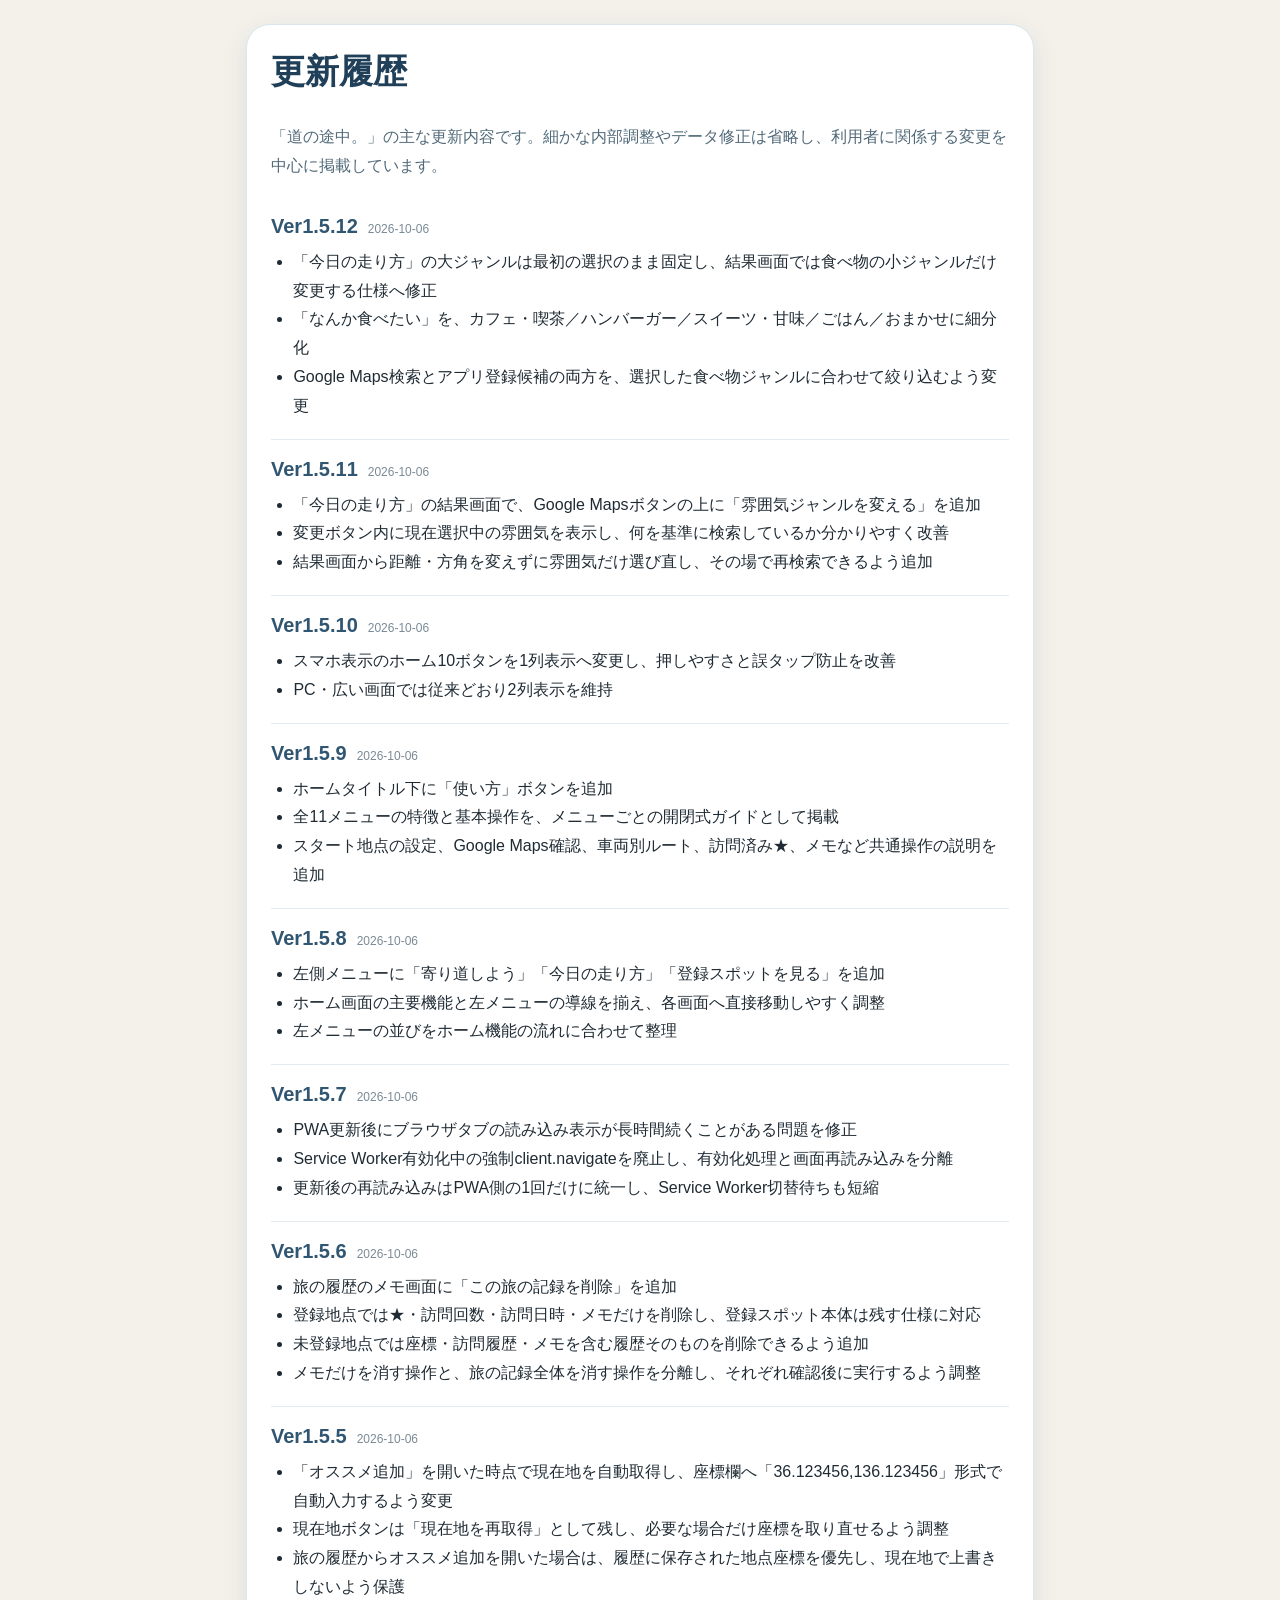
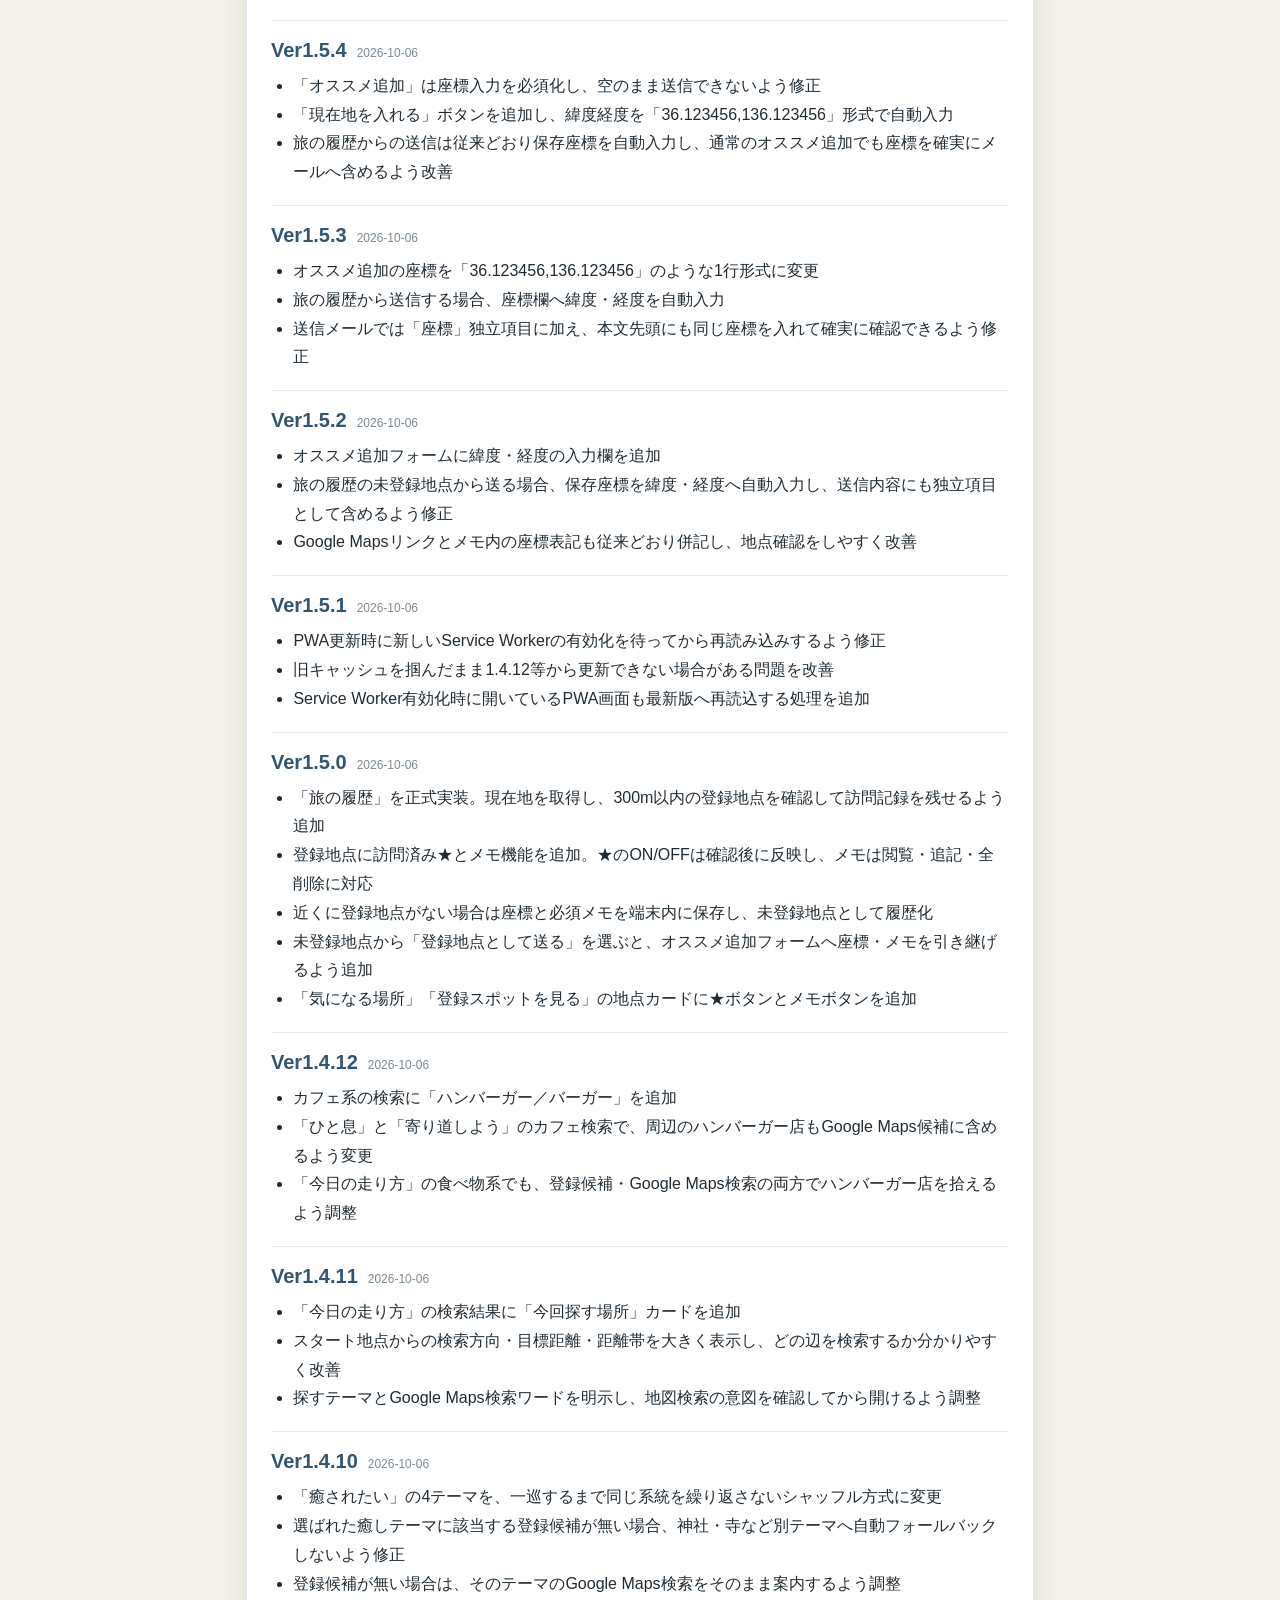
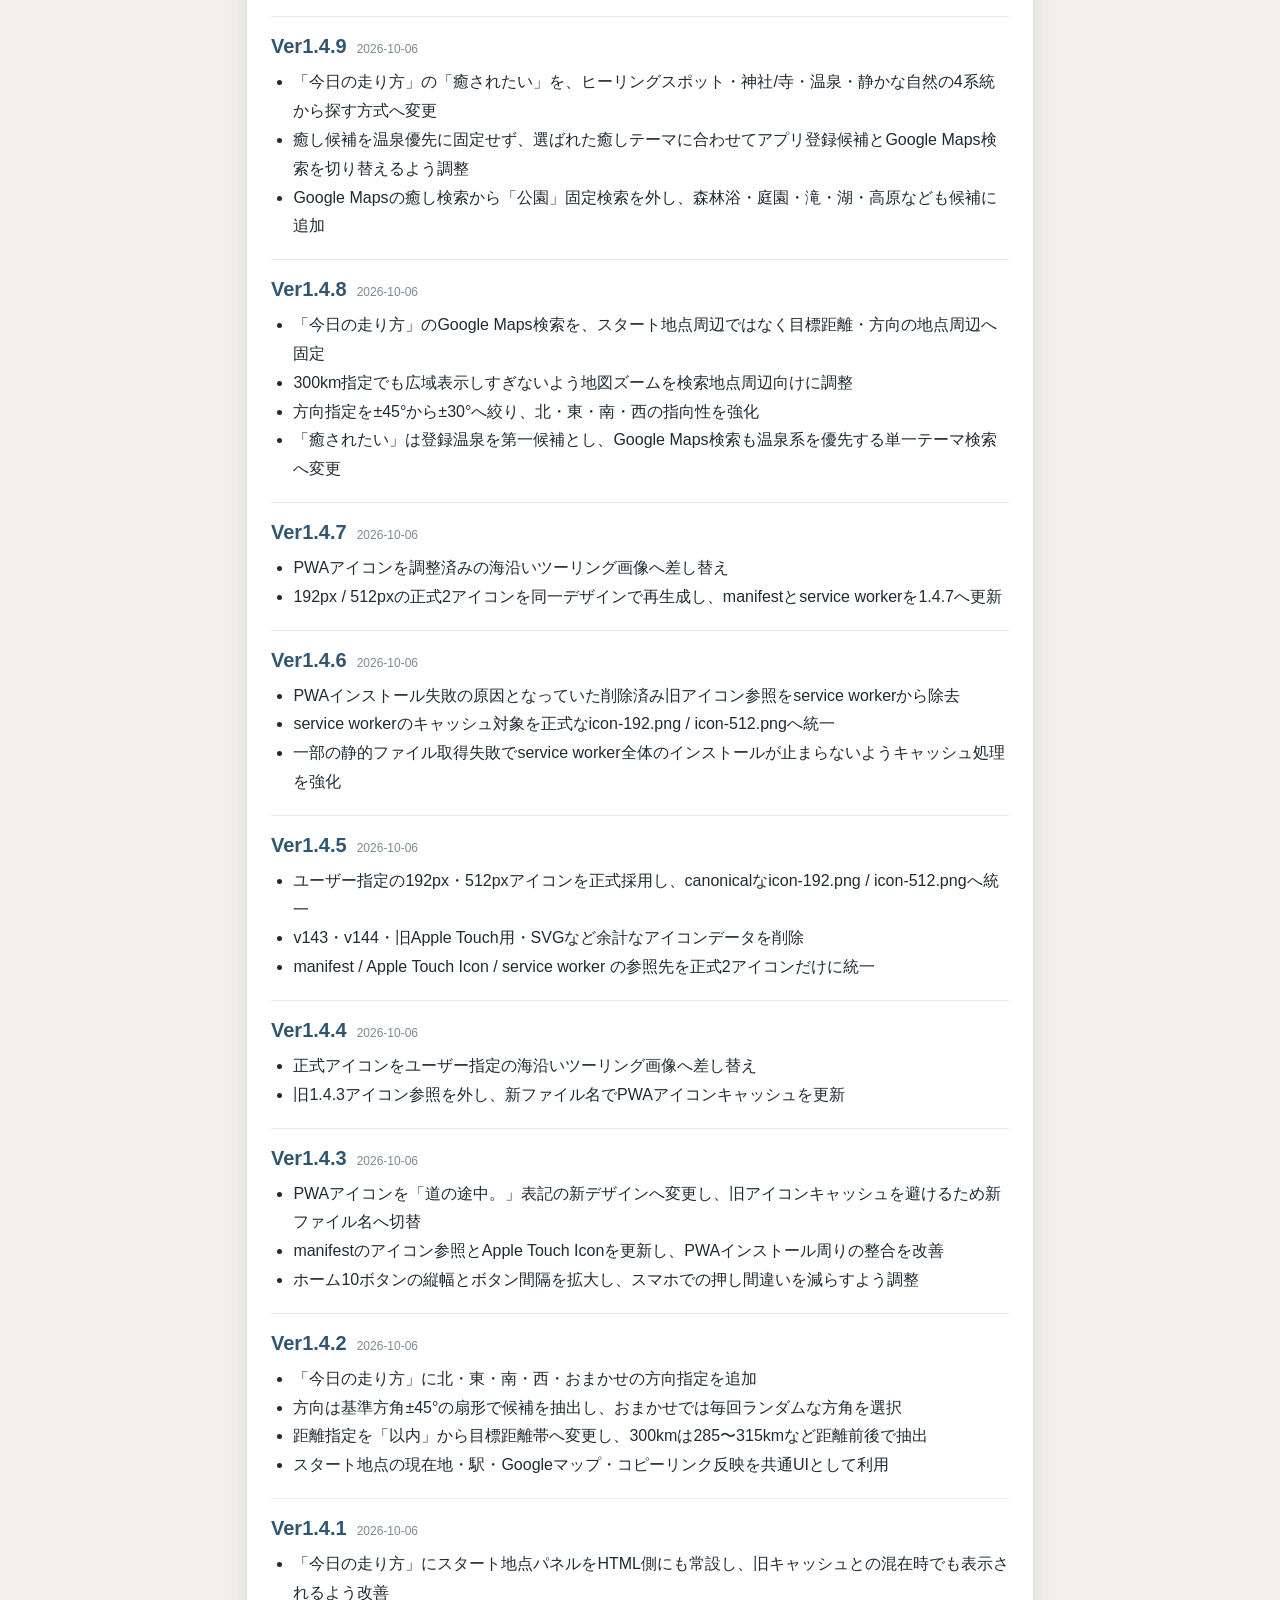
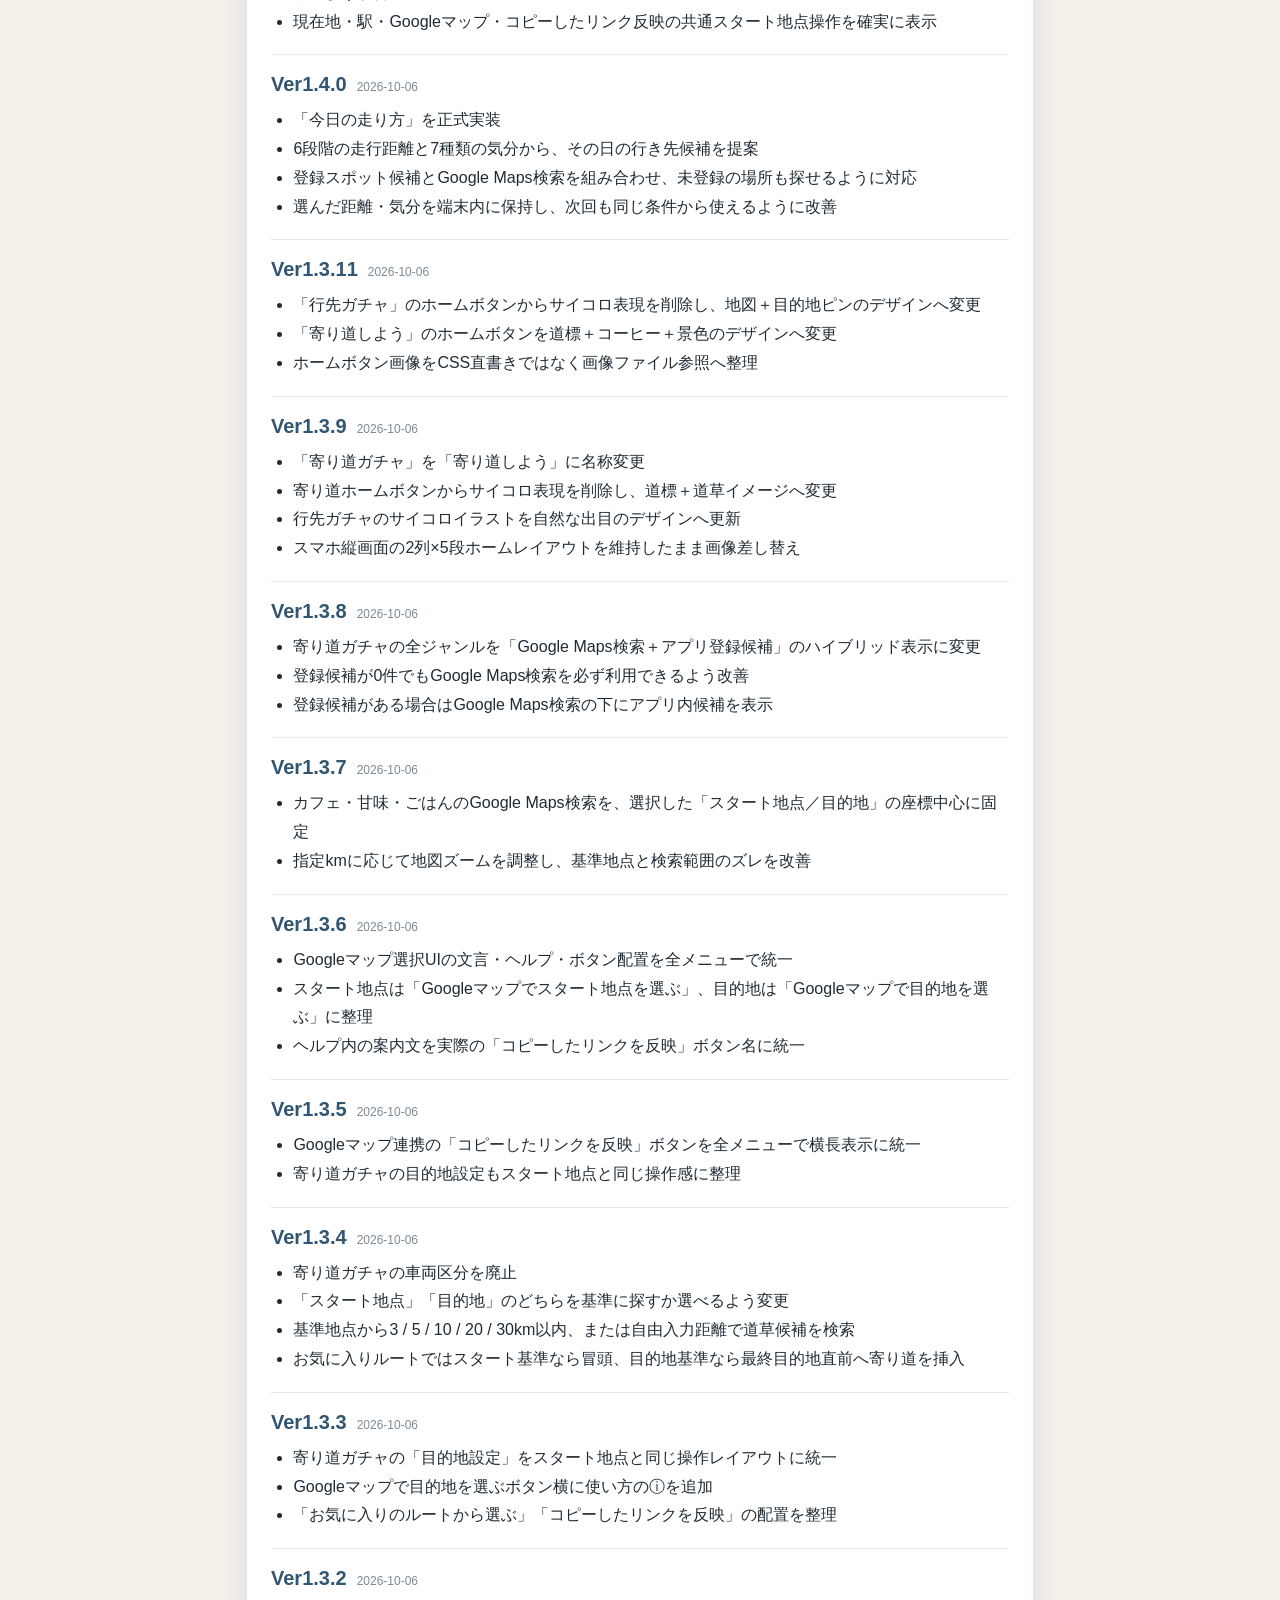
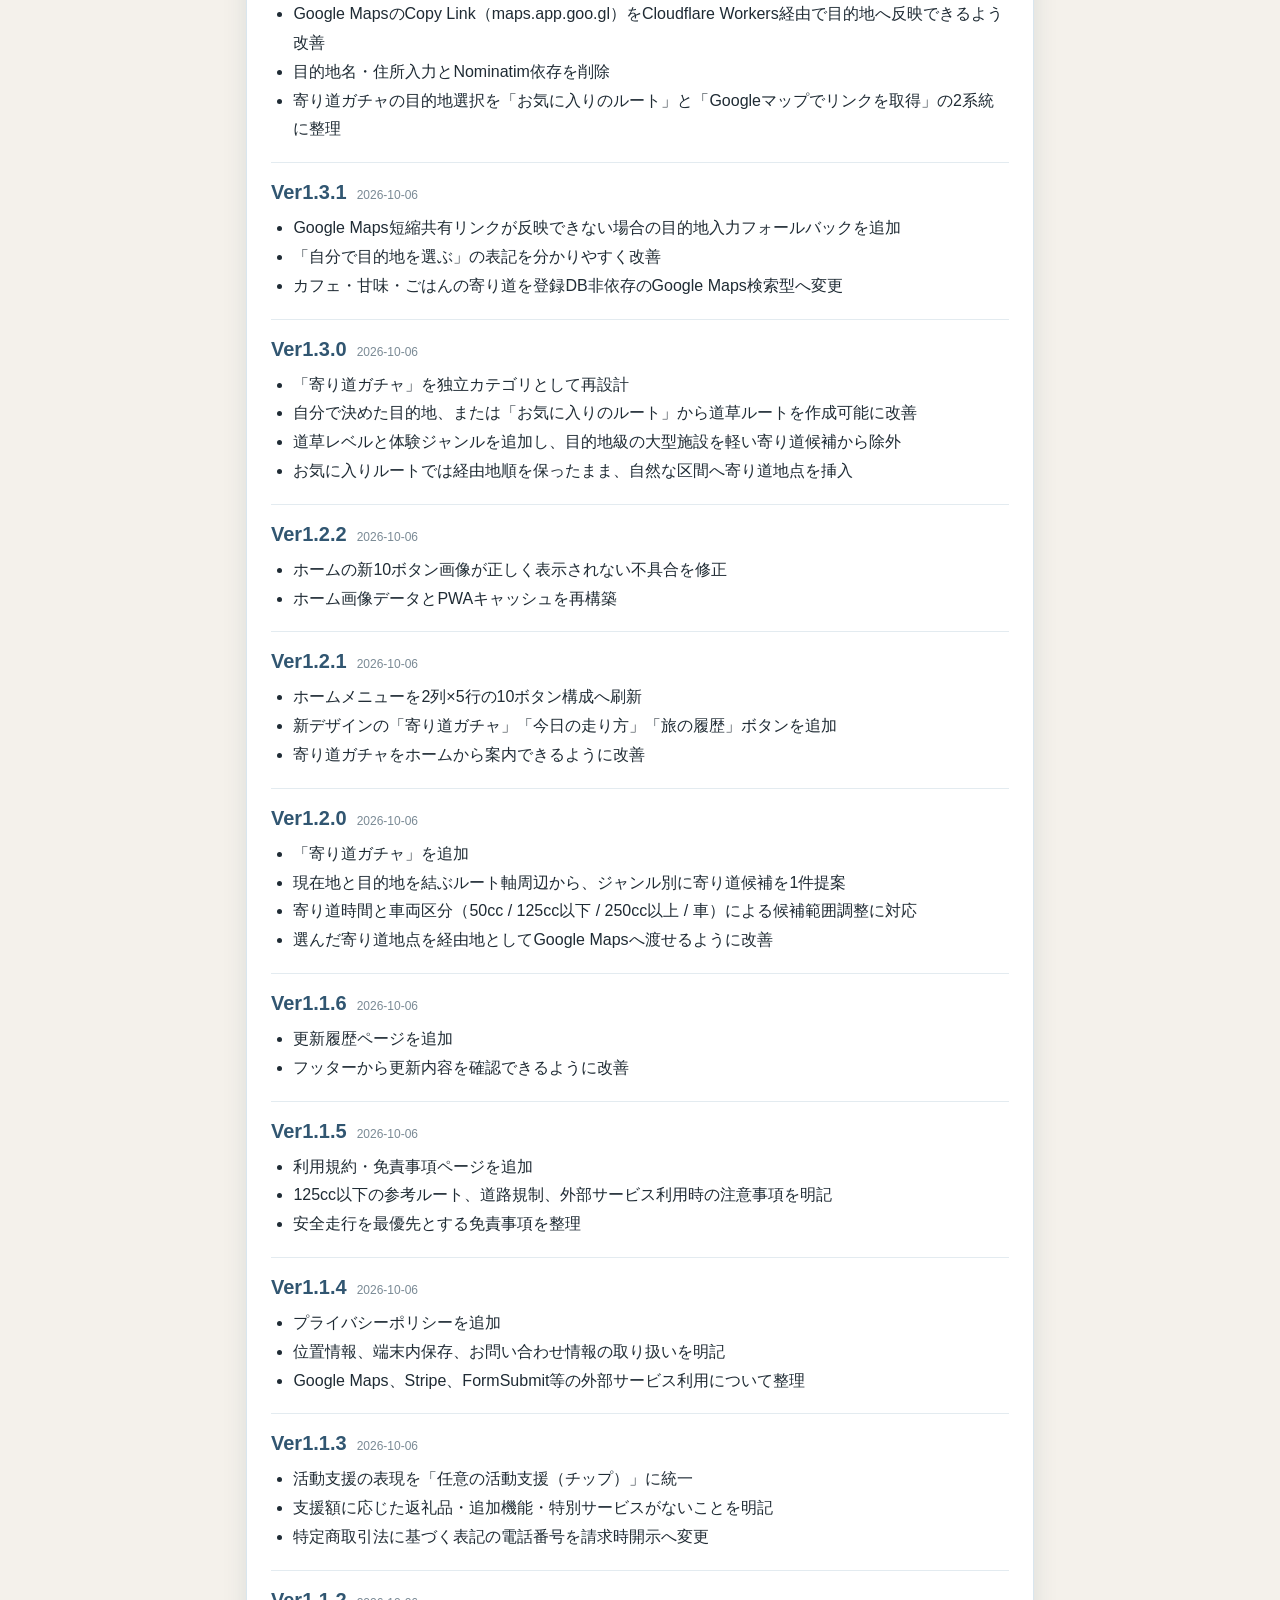
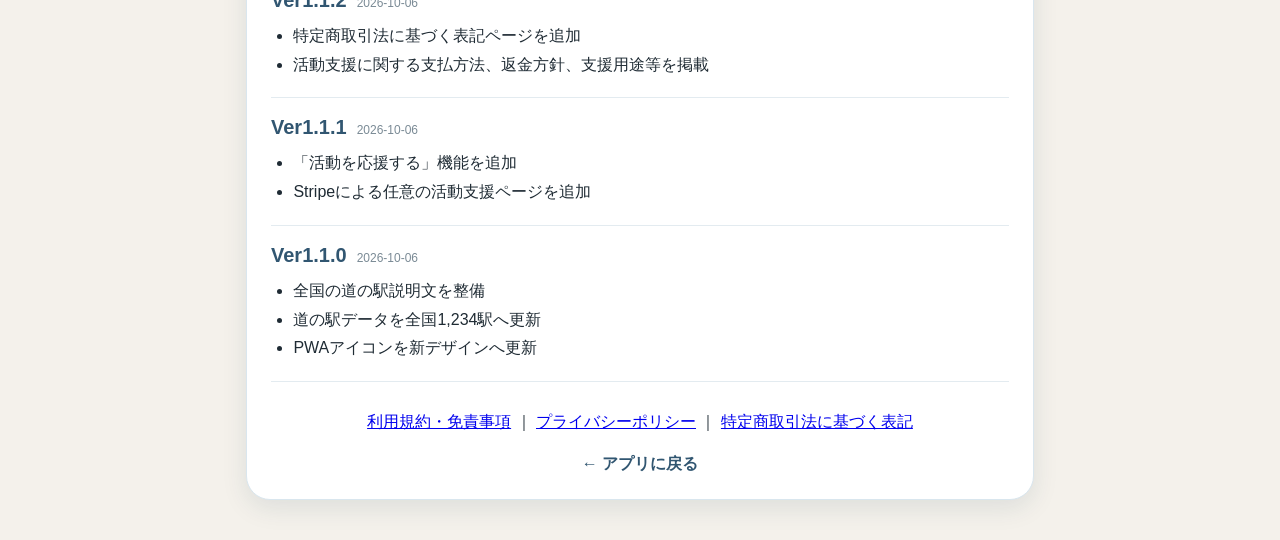
==== commit 45034f08: "Ver1.5.12: add food subgenre release notes" ====
--- a/history.html
+++ b/history.html
@@ -5,7 +5,7 @@
 <meta name="viewport" content="width=device-width,initial-scale=1,viewport-fit=cover">
 <title>更新履歴｜道の途中。</title>
 <meta name="theme-color" content="#f7fbff">
-<link rel="stylesheet" href="style.css?v=1.5.11">
+<link rel="stylesheet" href="style.css?v=1.5.12">
 <style>
 .history-page{max-width:820px;margin:0 auto;padding:24px 16px 40px}
 .history-card{background:#fff;border:1px solid #d9e6ee;border-radius:24px;padding:24px;box-shadow:0 8px 26px #173a4f1a}
@@ -28,6 +28,15 @@
 <p class="history-intro">「道の途中。」の主な更新内容です。細かな内部調整やデータ修正は省略し、利用者に関係する変更を中心に掲載しています。</p>
 
 <div class="history-entry">
+  <div class="history-head"><span class="history-ver">Ver1.5.12</span><span class="history-date">2026-10-06</span></div>
+  <ul>
+    <li>「今日の走り方」の大ジャンルは最初の選択のまま固定し、結果画面では食べ物の小ジャンルだけ変更する仕様へ修正</li>
+    <li>「なんか食べたい」を、カフェ・喫茶／ハンバーガー／スイーツ・甘味／ごはん／おまかせに細分化</li>
+    <li>Google Maps検索とアプリ登録候補の両方を、選択した食べ物ジャンルに合わせて絞り込むよう変更</li>
+  </ul>
+</div>
+
+<div class="history-entry">
   <div class="history-head"><span class="history-ver">Ver1.5.11</span><span class="history-date">2026-10-06</span></div>
   <ul>
     <li>「今日の走り方」の結果画面で、Google Mapsボタンの上に「雰囲気ジャンルを変える」を追加</li>
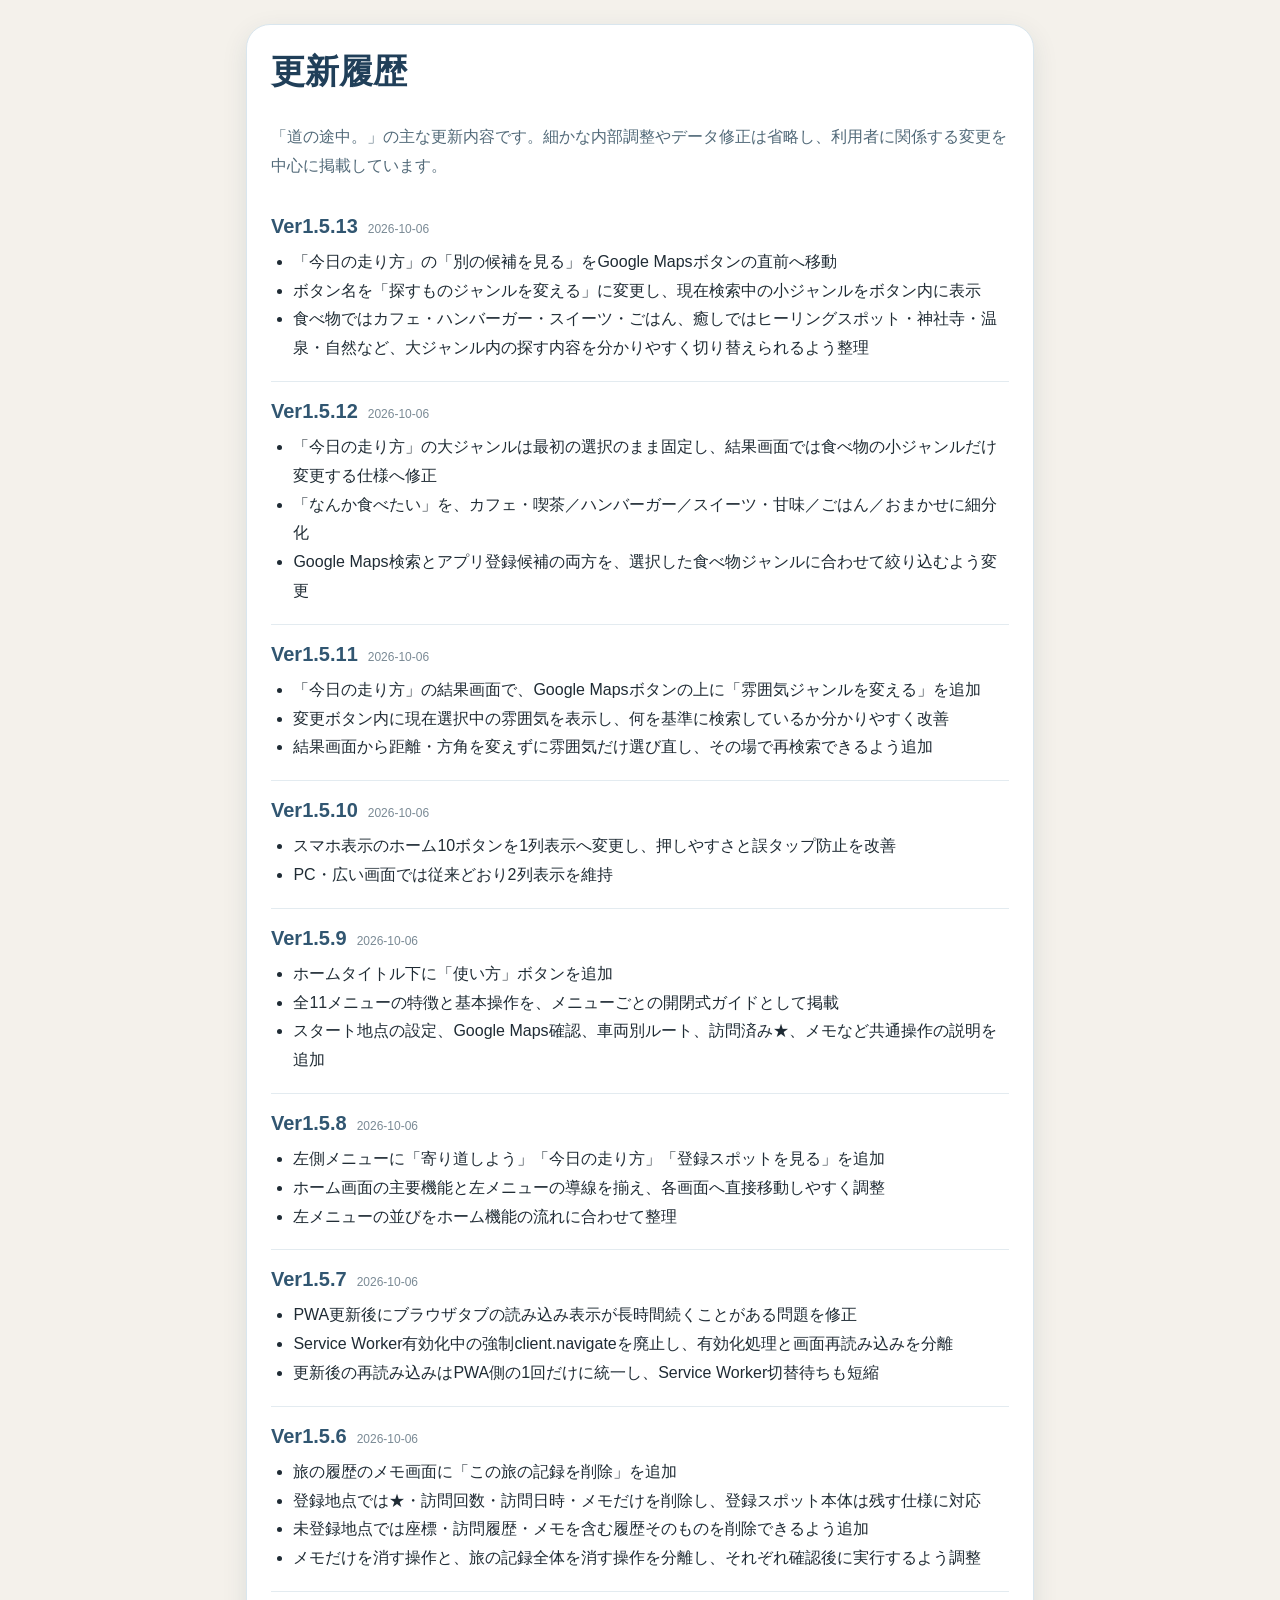
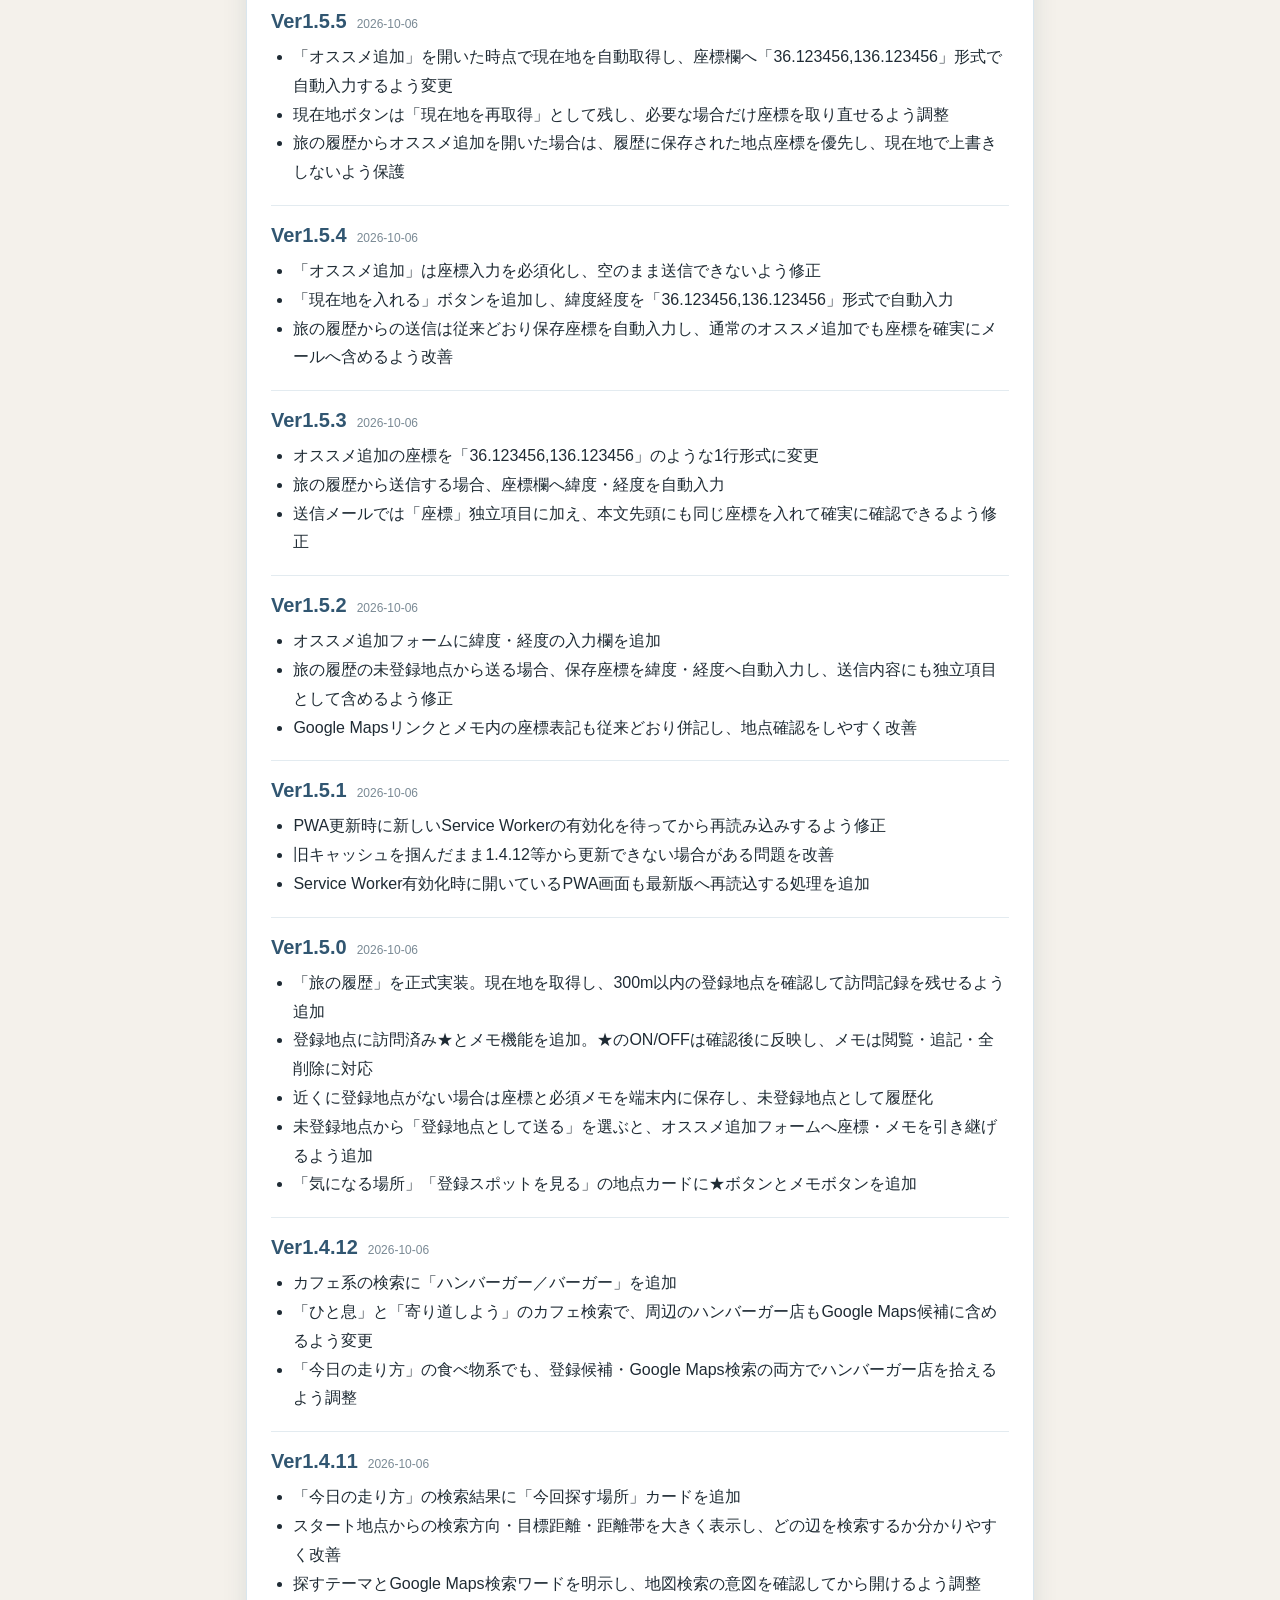
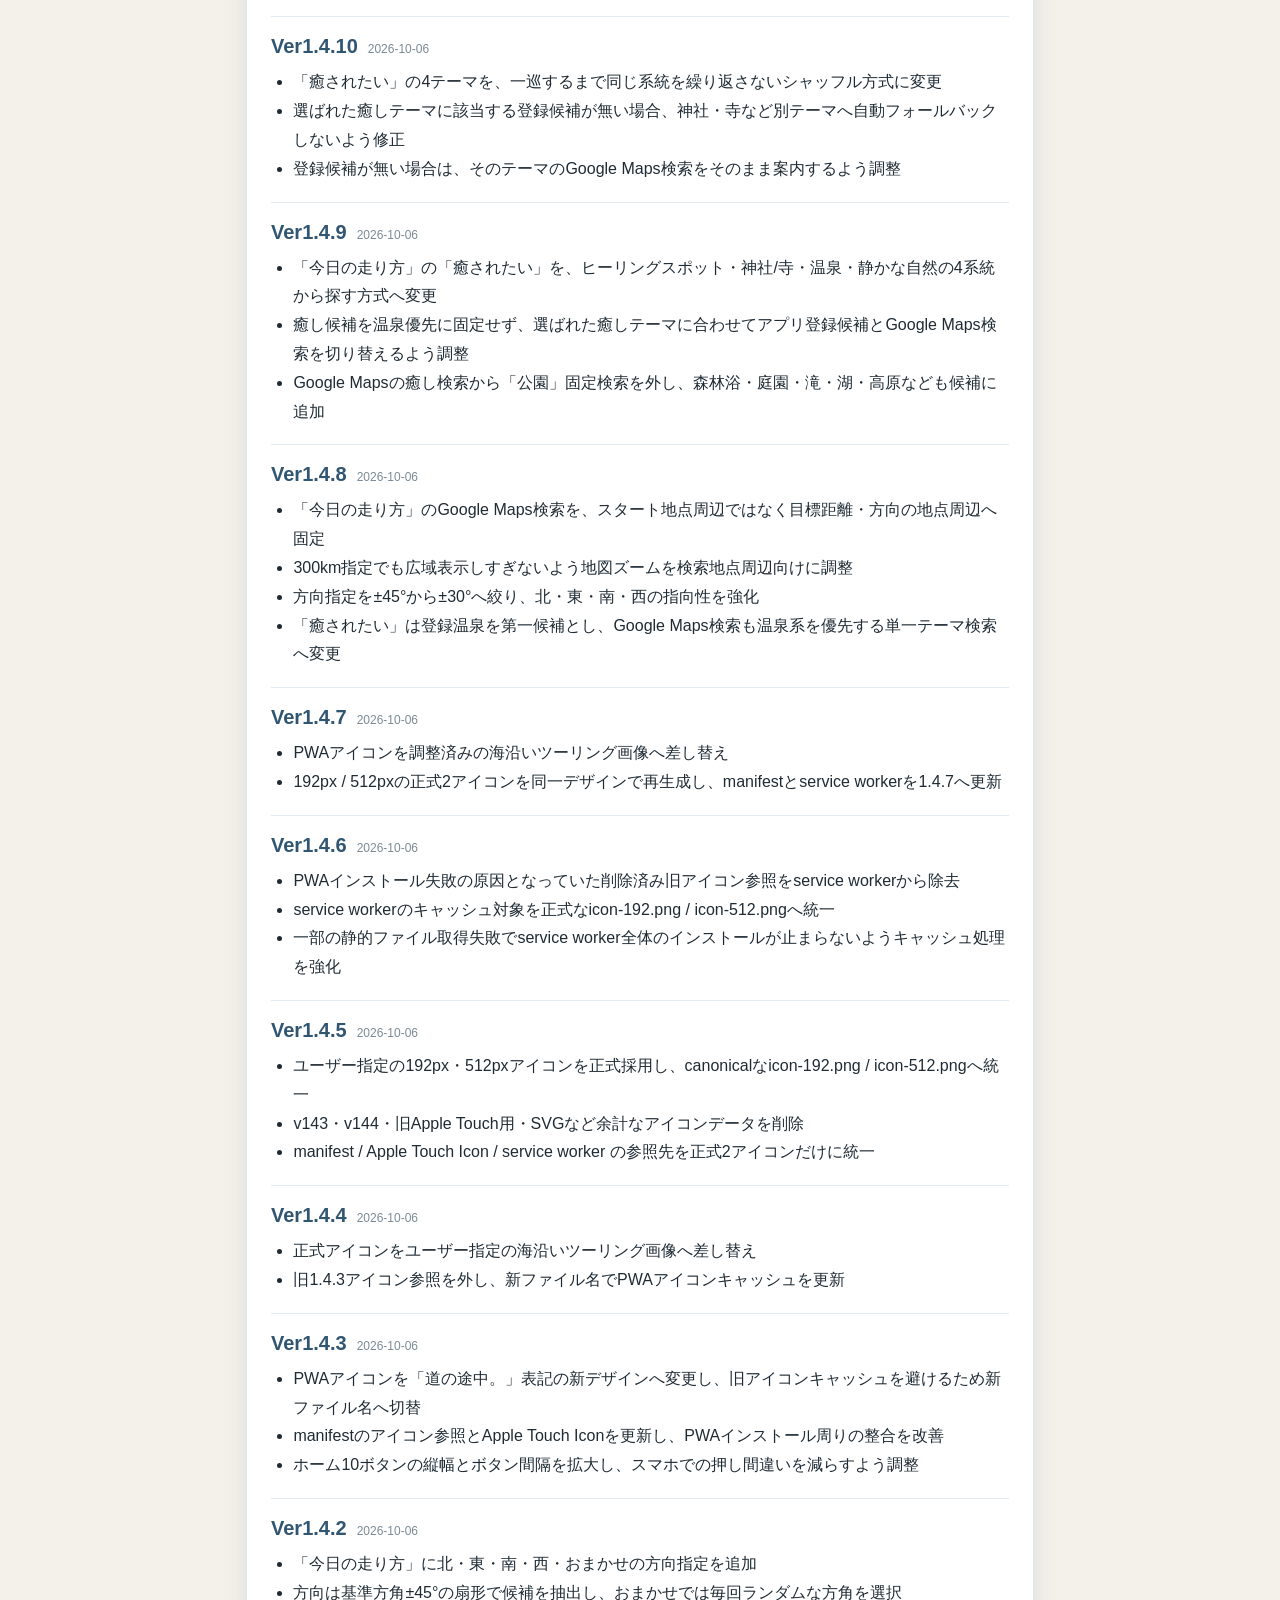
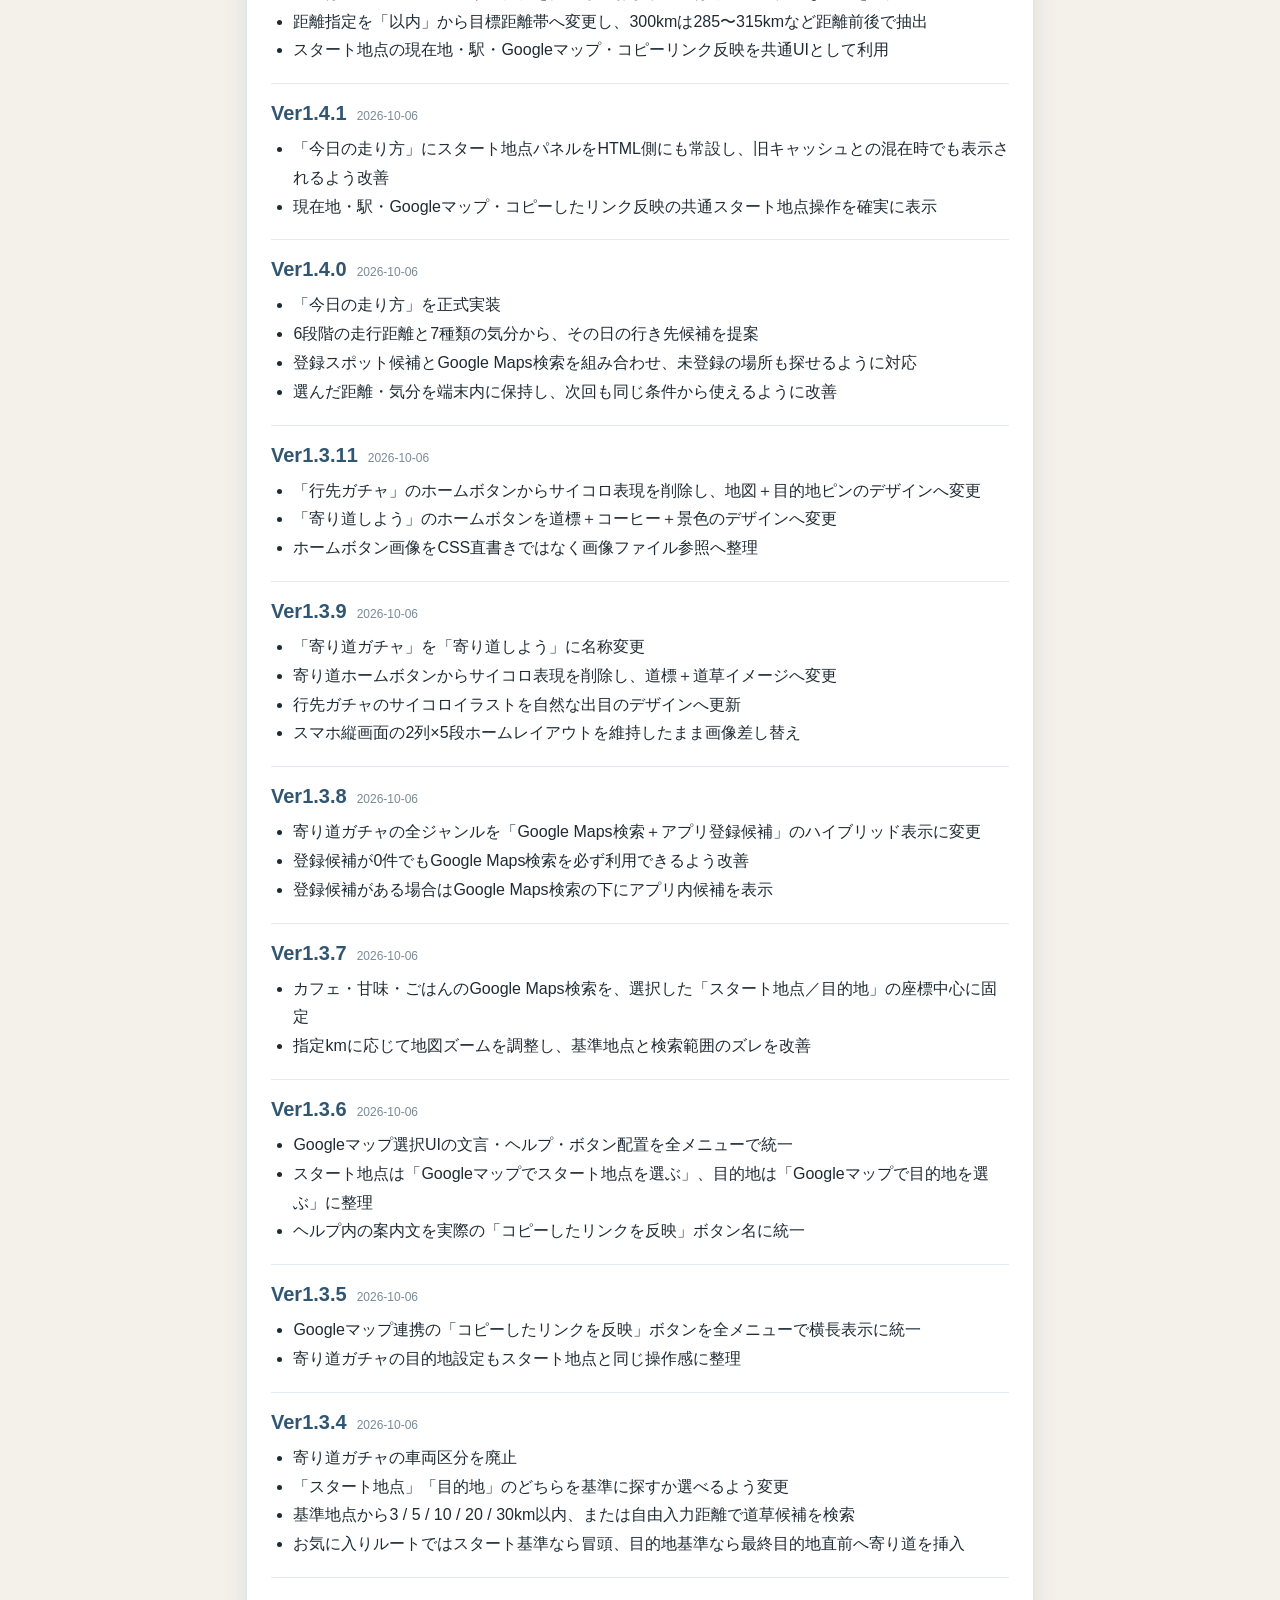
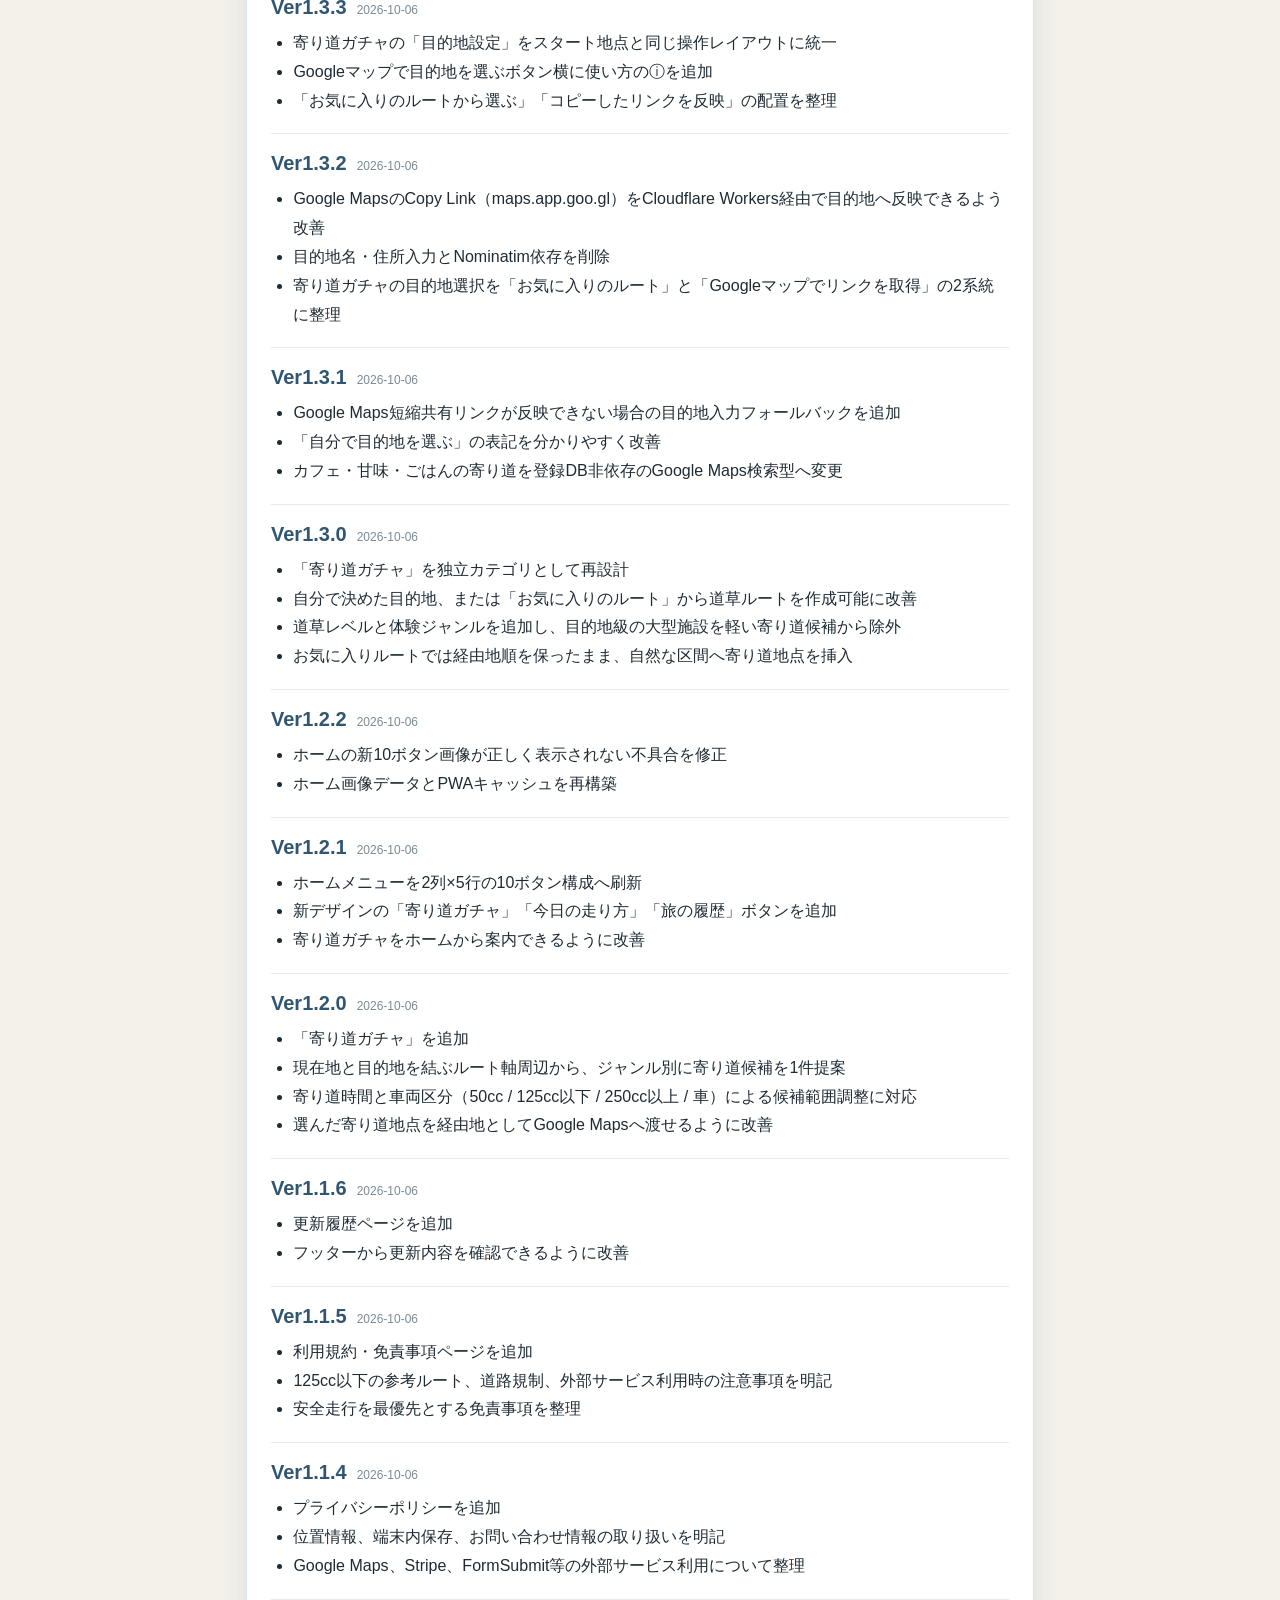
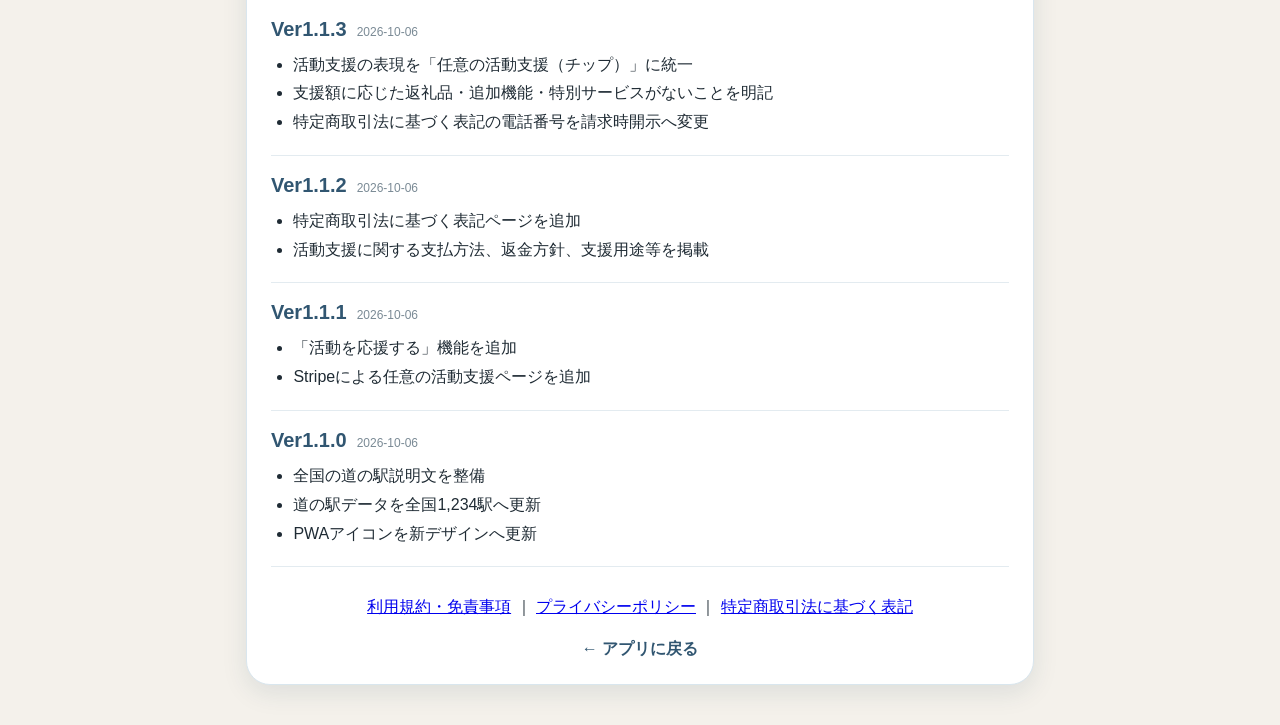
==== commit acf16bfd: "Ver1.5.13: add search genre button release notes" ====
--- a/history.html
+++ b/history.html
@@ -5,7 +5,7 @@
 <meta name="viewport" content="width=device-width,initial-scale=1,viewport-fit=cover">
 <title>更新履歴｜道の途中。</title>
 <meta name="theme-color" content="#f7fbff">
-<link rel="stylesheet" href="style.css?v=1.5.12">
+<link rel="stylesheet" href="style.css?v=1.5.13">
 <style>
 .history-page{max-width:820px;margin:0 auto;padding:24px 16px 40px}
 .history-card{background:#fff;border:1px solid #d9e6ee;border-radius:24px;padding:24px;box-shadow:0 8px 26px #173a4f1a}
@@ -28,6 +28,15 @@
 <p class="history-intro">「道の途中。」の主な更新内容です。細かな内部調整やデータ修正は省略し、利用者に関係する変更を中心に掲載しています。</p>
 
 <div class="history-entry">
+  <div class="history-head"><span class="history-ver">Ver1.5.13</span><span class="history-date">2026-10-06</span></div>
+  <ul>
+    <li>「今日の走り方」の「別の候補を見る」をGoogle Mapsボタンの直前へ移動</li>
+    <li>ボタン名を「探すものジャンルを変える」に変更し、現在検索中の小ジャンルをボタン内に表示</li>
+    <li>食べ物ではカフェ・ハンバーガー・スイーツ・ごはん、癒しではヒーリングスポット・神社寺・温泉・自然など、大ジャンル内の探す内容を分かりやすく切り替えられるよう整理</li>
+  </ul>
+</div>
+
+<div class="history-entry">
   <div class="history-head"><span class="history-ver">Ver1.5.12</span><span class="history-date">2026-10-06</span></div>
   <ul>
     <li>「今日の走り方」の大ジャンルは最初の選択のまま固定し、結果画面では食べ物の小ジャンルだけ変更する仕様へ修正</li>
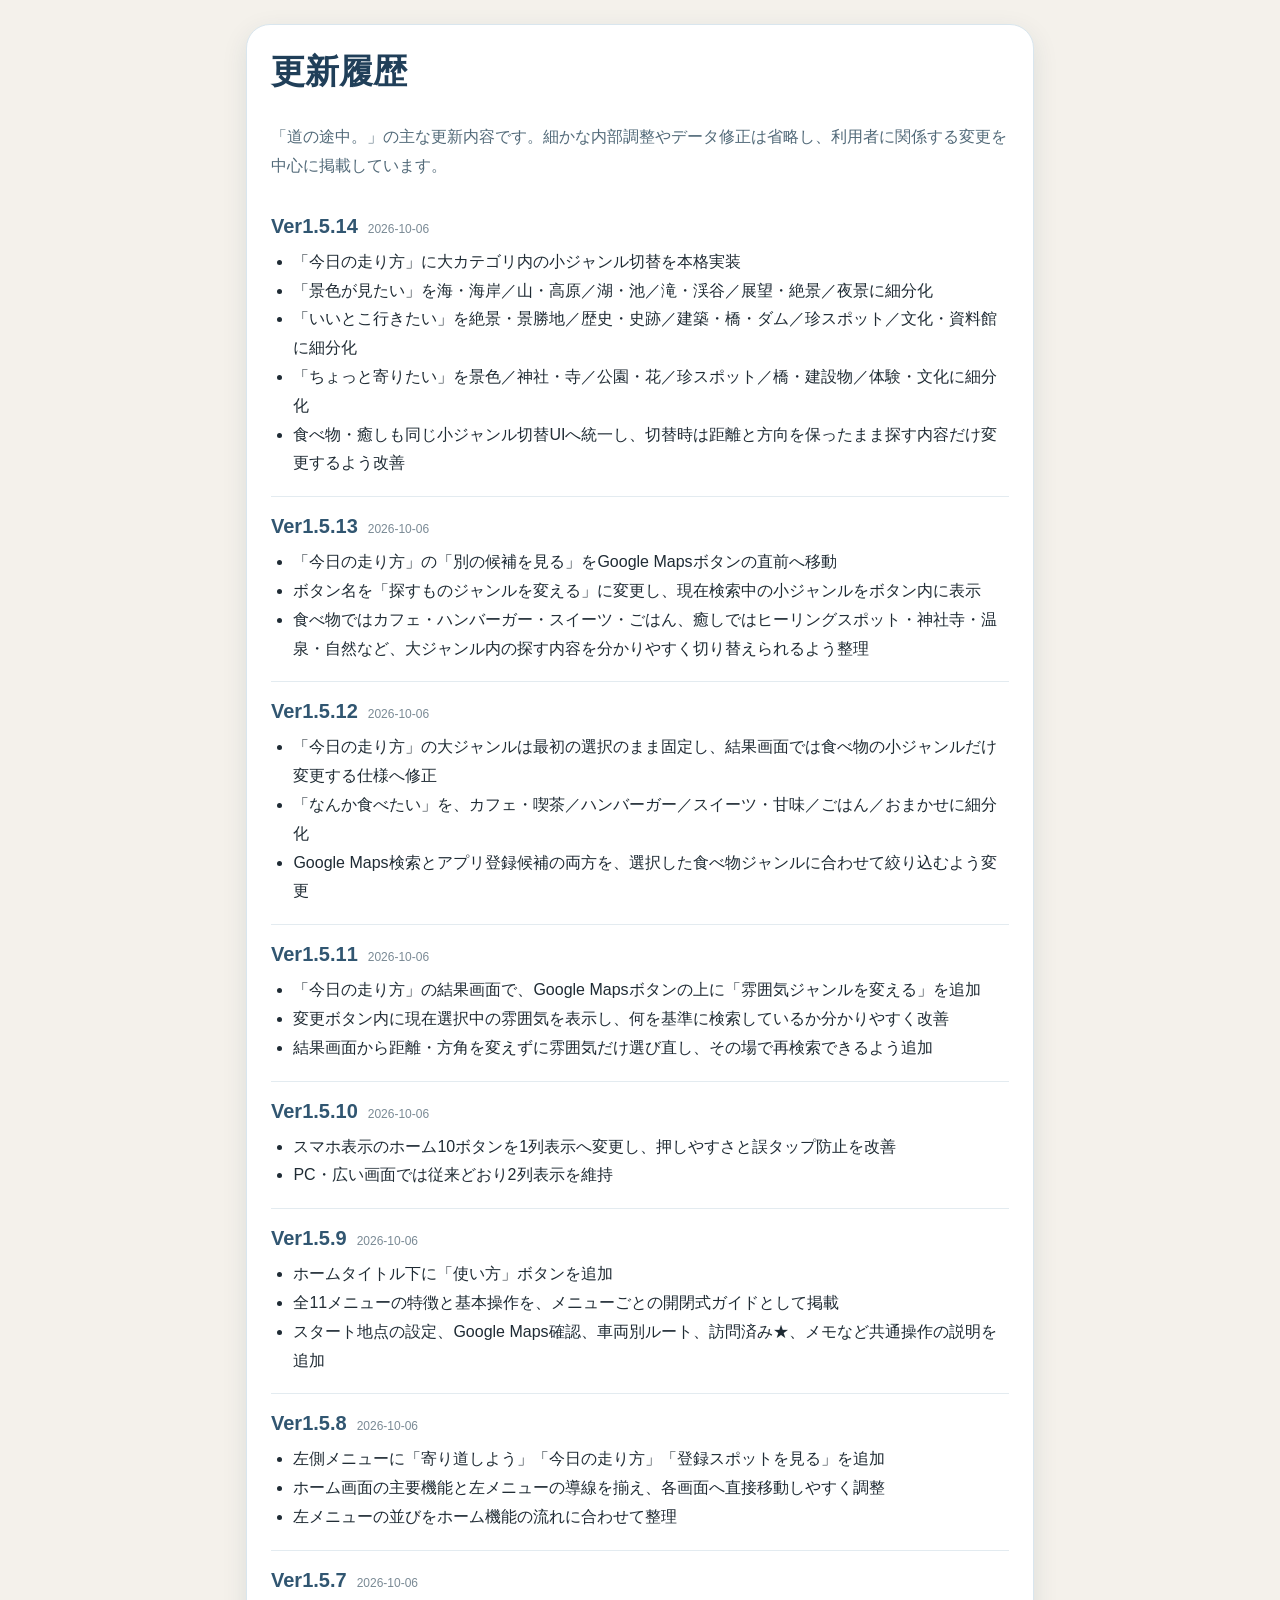
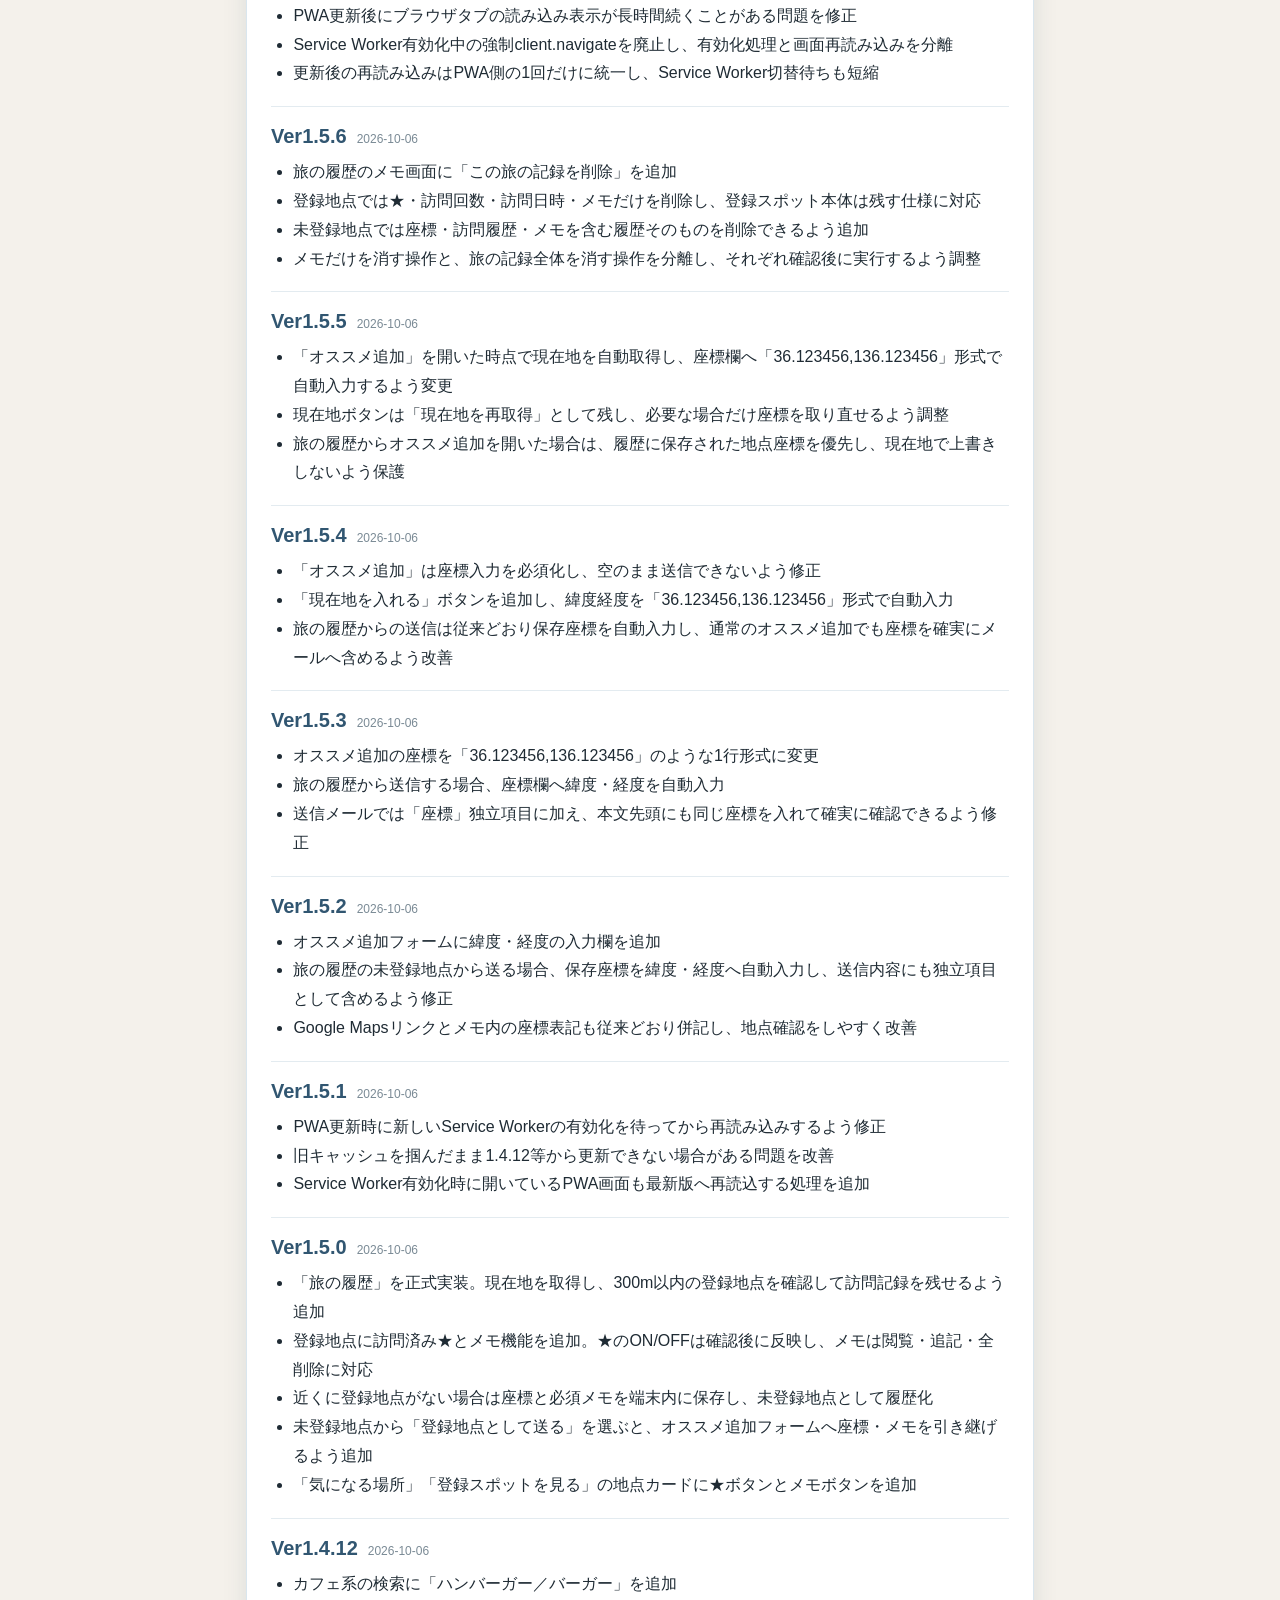
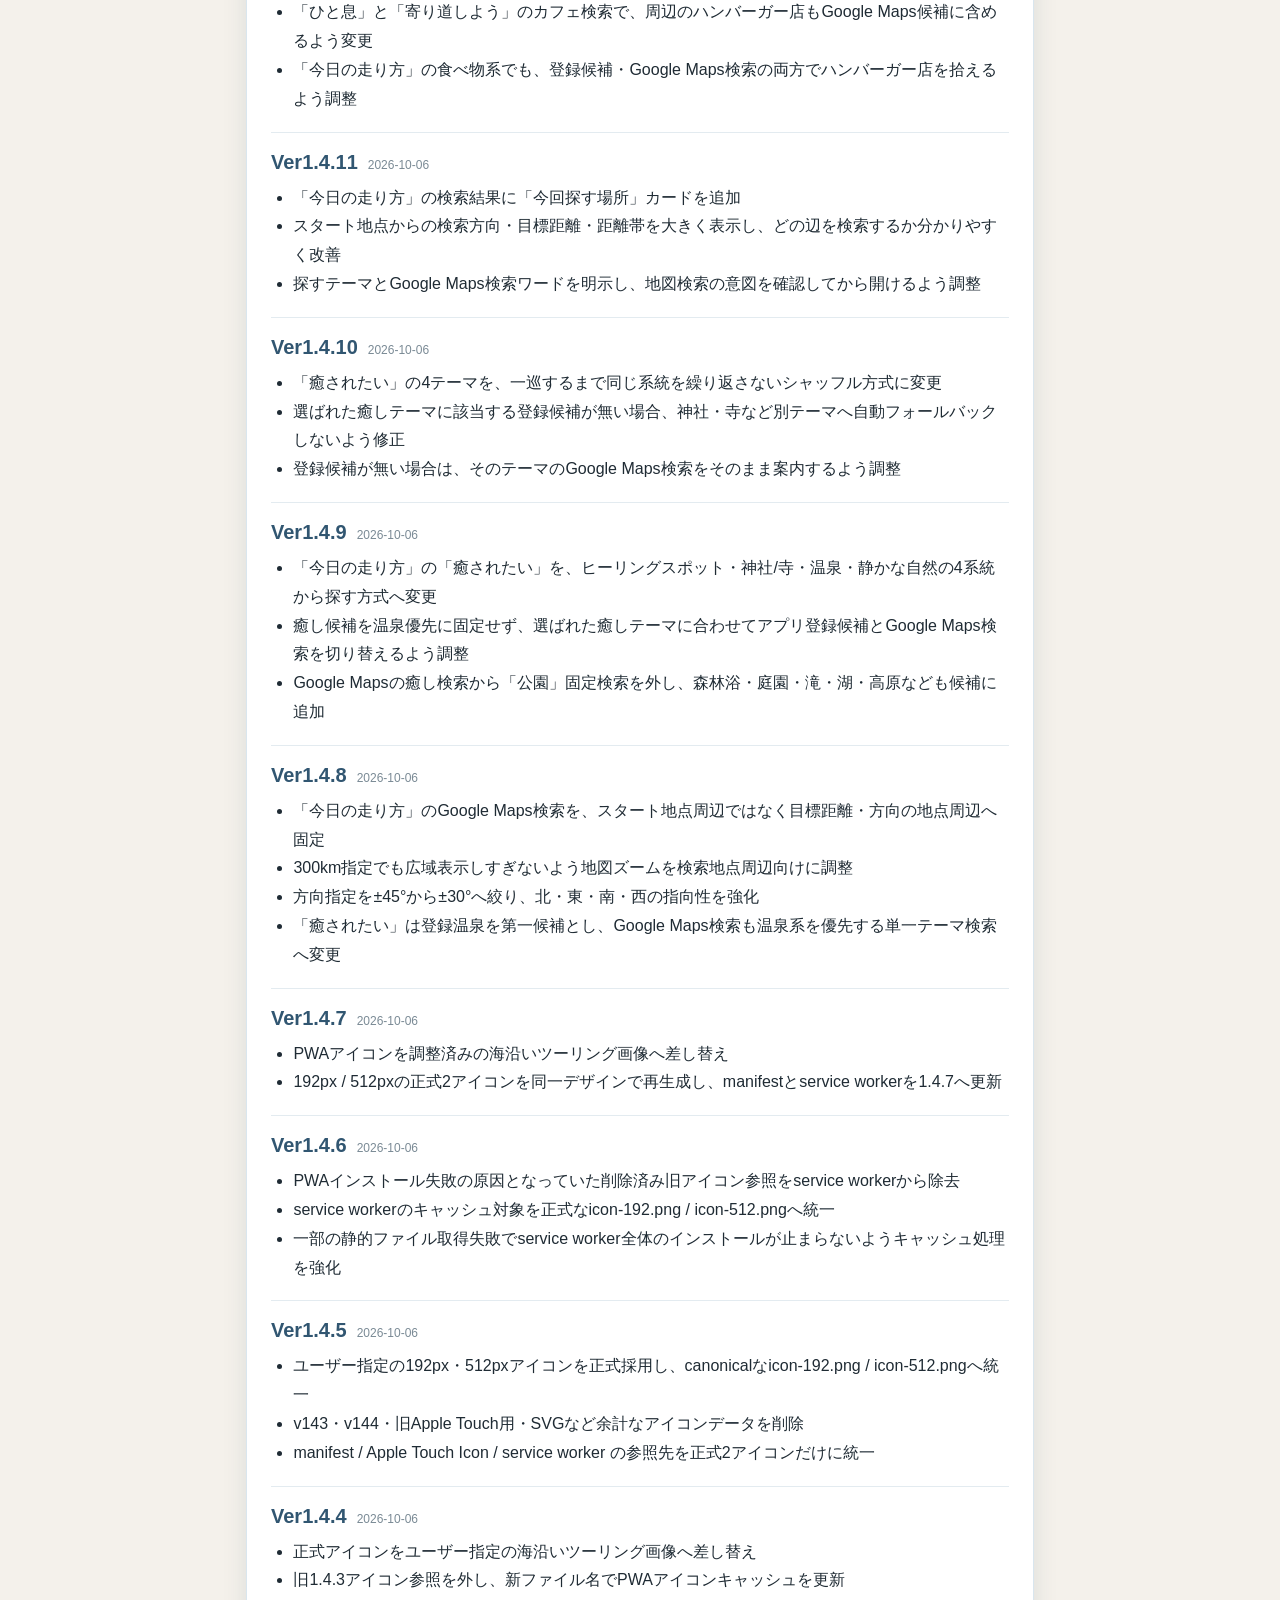
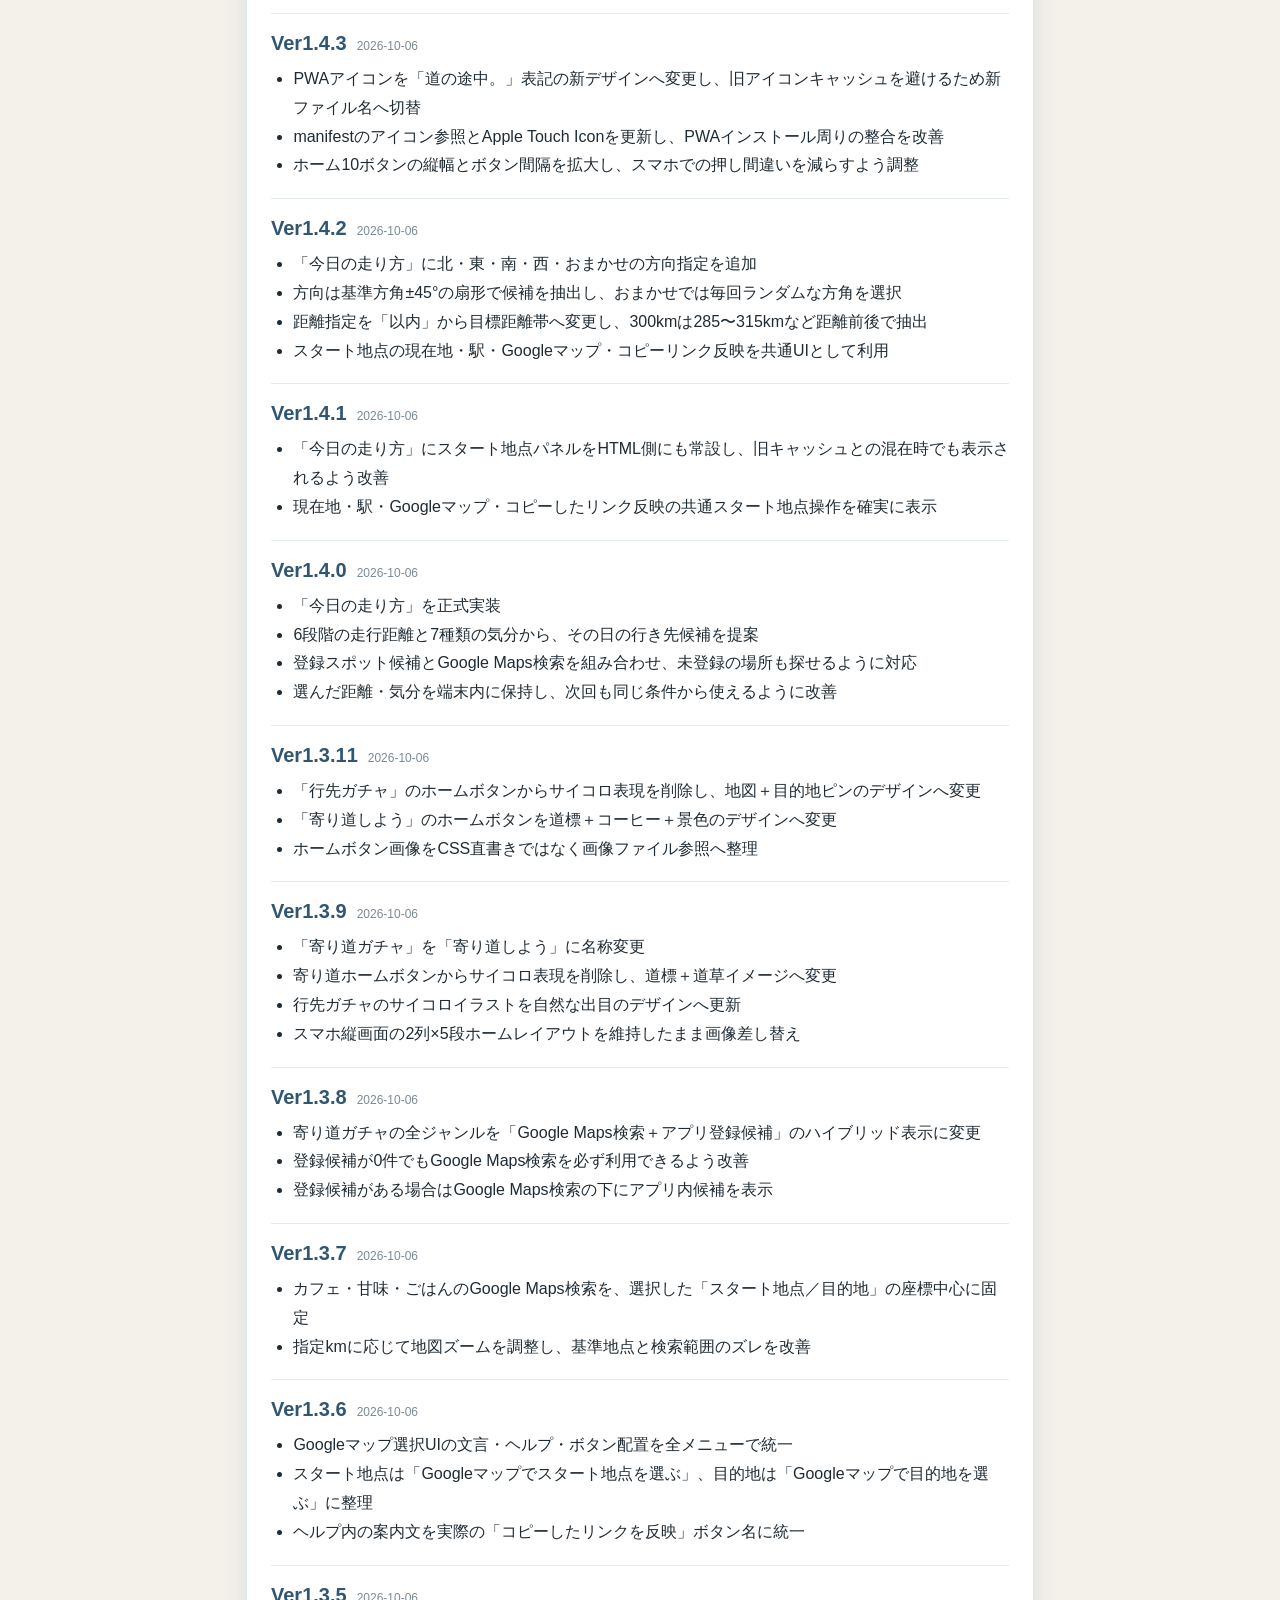
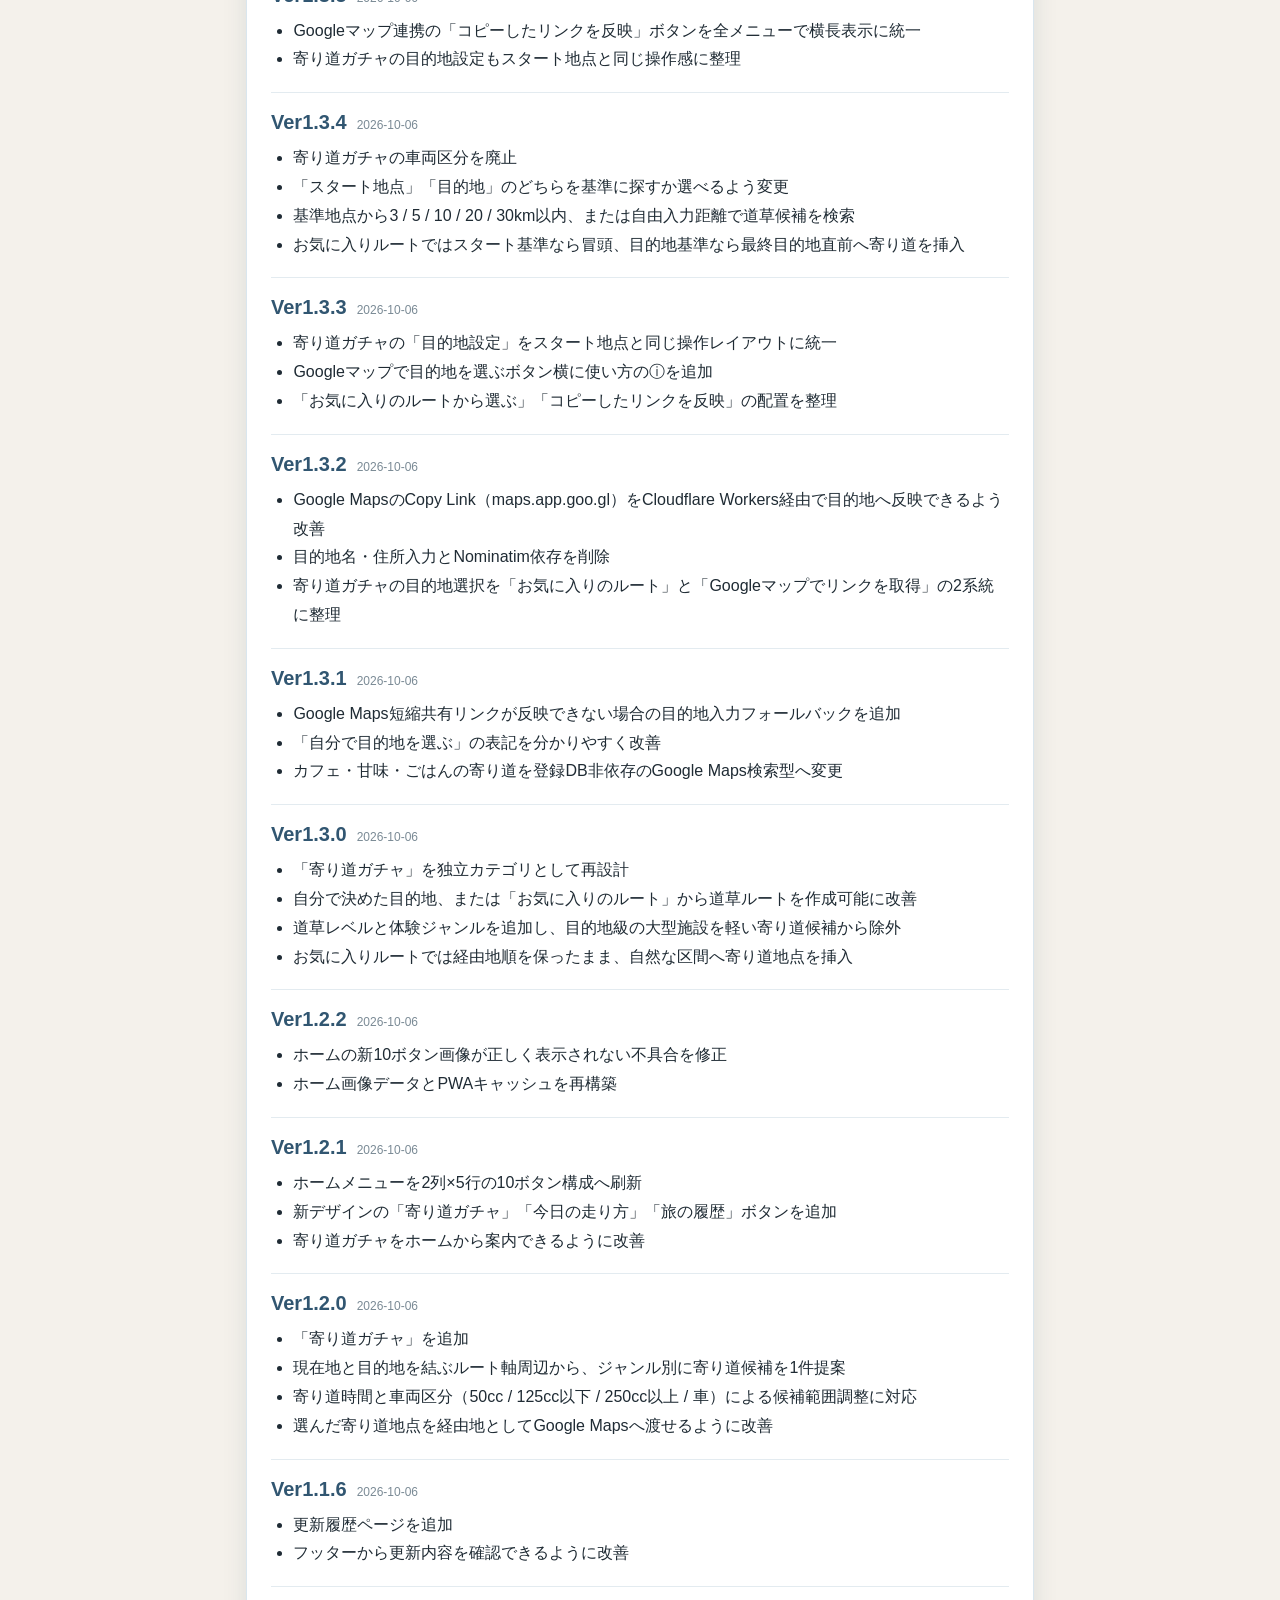
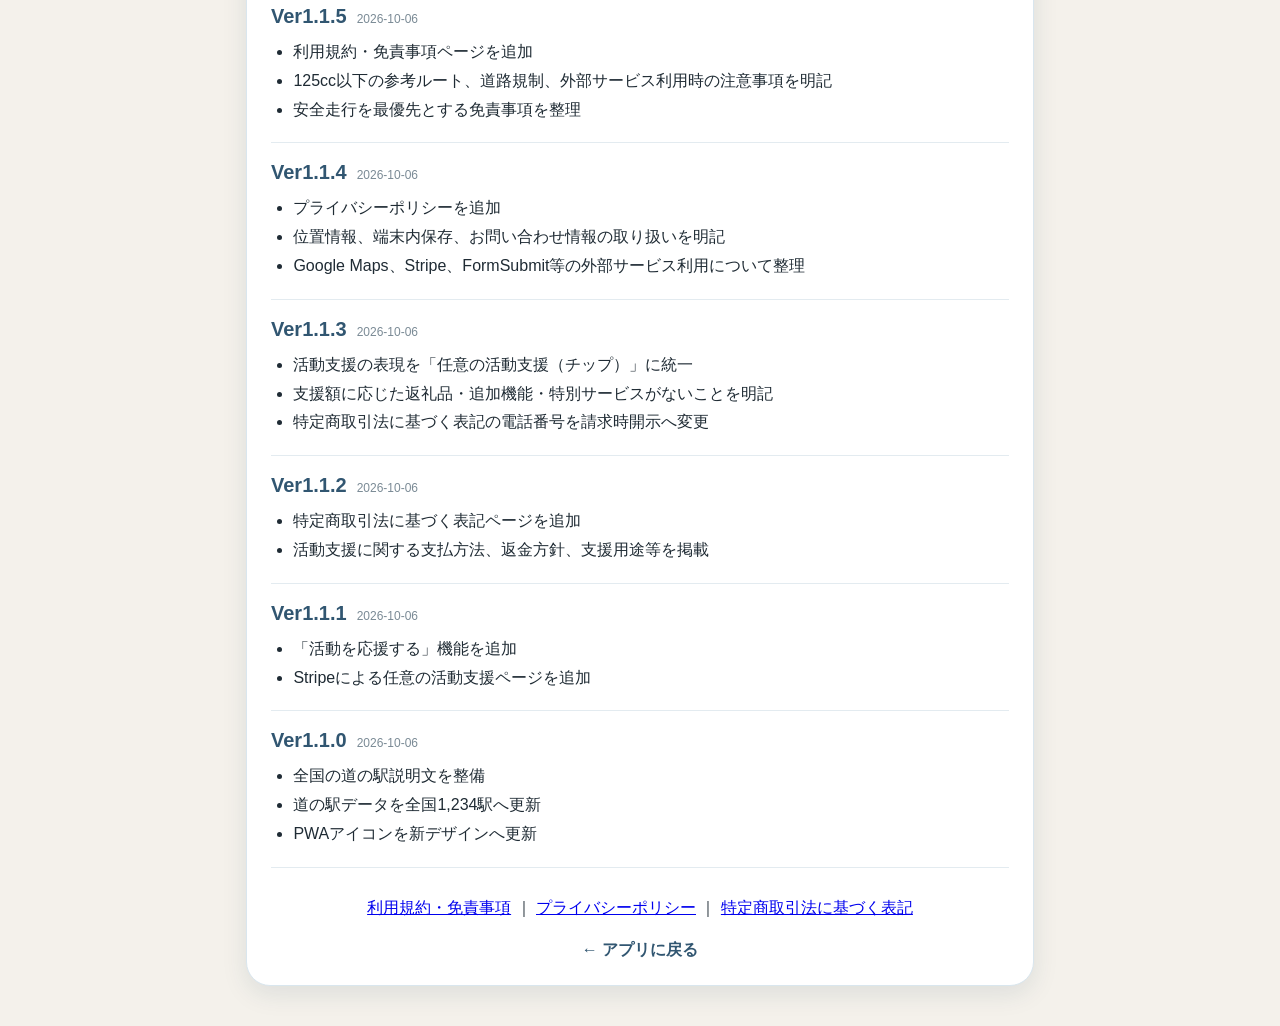
==== commit 72d29323: "Ver1.5.14: add ride subgenre release notes" ====
--- a/history.html
+++ b/history.html
@@ -5,7 +5,7 @@
 <meta name="viewport" content="width=device-width,initial-scale=1,viewport-fit=cover">
 <title>更新履歴｜道の途中。</title>
 <meta name="theme-color" content="#f7fbff">
-<link rel="stylesheet" href="style.css?v=1.5.13">
+<link rel="stylesheet" href="style.css?v=1.5.14">
 <style>
 .history-page{max-width:820px;margin:0 auto;padding:24px 16px 40px}
 .history-card{background:#fff;border:1px solid #d9e6ee;border-radius:24px;padding:24px;box-shadow:0 8px 26px #173a4f1a}
@@ -28,6 +28,17 @@
 <p class="history-intro">「道の途中。」の主な更新内容です。細かな内部調整やデータ修正は省略し、利用者に関係する変更を中心に掲載しています。</p>
 
 <div class="history-entry">
+  <div class="history-head"><span class="history-ver">Ver1.5.14</span><span class="history-date">2026-10-06</span></div>
+  <ul>
+    <li>「今日の走り方」に大カテゴリ内の小ジャンル切替を本格実装</li>
+    <li>「景色が見たい」を海・海岸／山・高原／湖・池／滝・渓谷／展望・絶景／夜景に細分化</li>
+    <li>「いいとこ行きたい」を絶景・景勝地／歴史・史跡／建築・橋・ダム／珍スポット／文化・資料館に細分化</li>
+    <li>「ちょっと寄りたい」を景色／神社・寺／公園・花／珍スポット／橋・建設物／体験・文化に細分化</li>
+    <li>食べ物・癒しも同じ小ジャンル切替UIへ統一し、切替時は距離と方向を保ったまま探す内容だけ変更するよう改善</li>
+  </ul>
+</div>
+
+<div class="history-entry">
   <div class="history-head"><span class="history-ver">Ver1.5.13</span><span class="history-date">2026-10-06</span></div>
   <ul>
     <li>「今日の走り方」の「別の候補を見る」をGoogle Mapsボタンの直前へ移動</li>
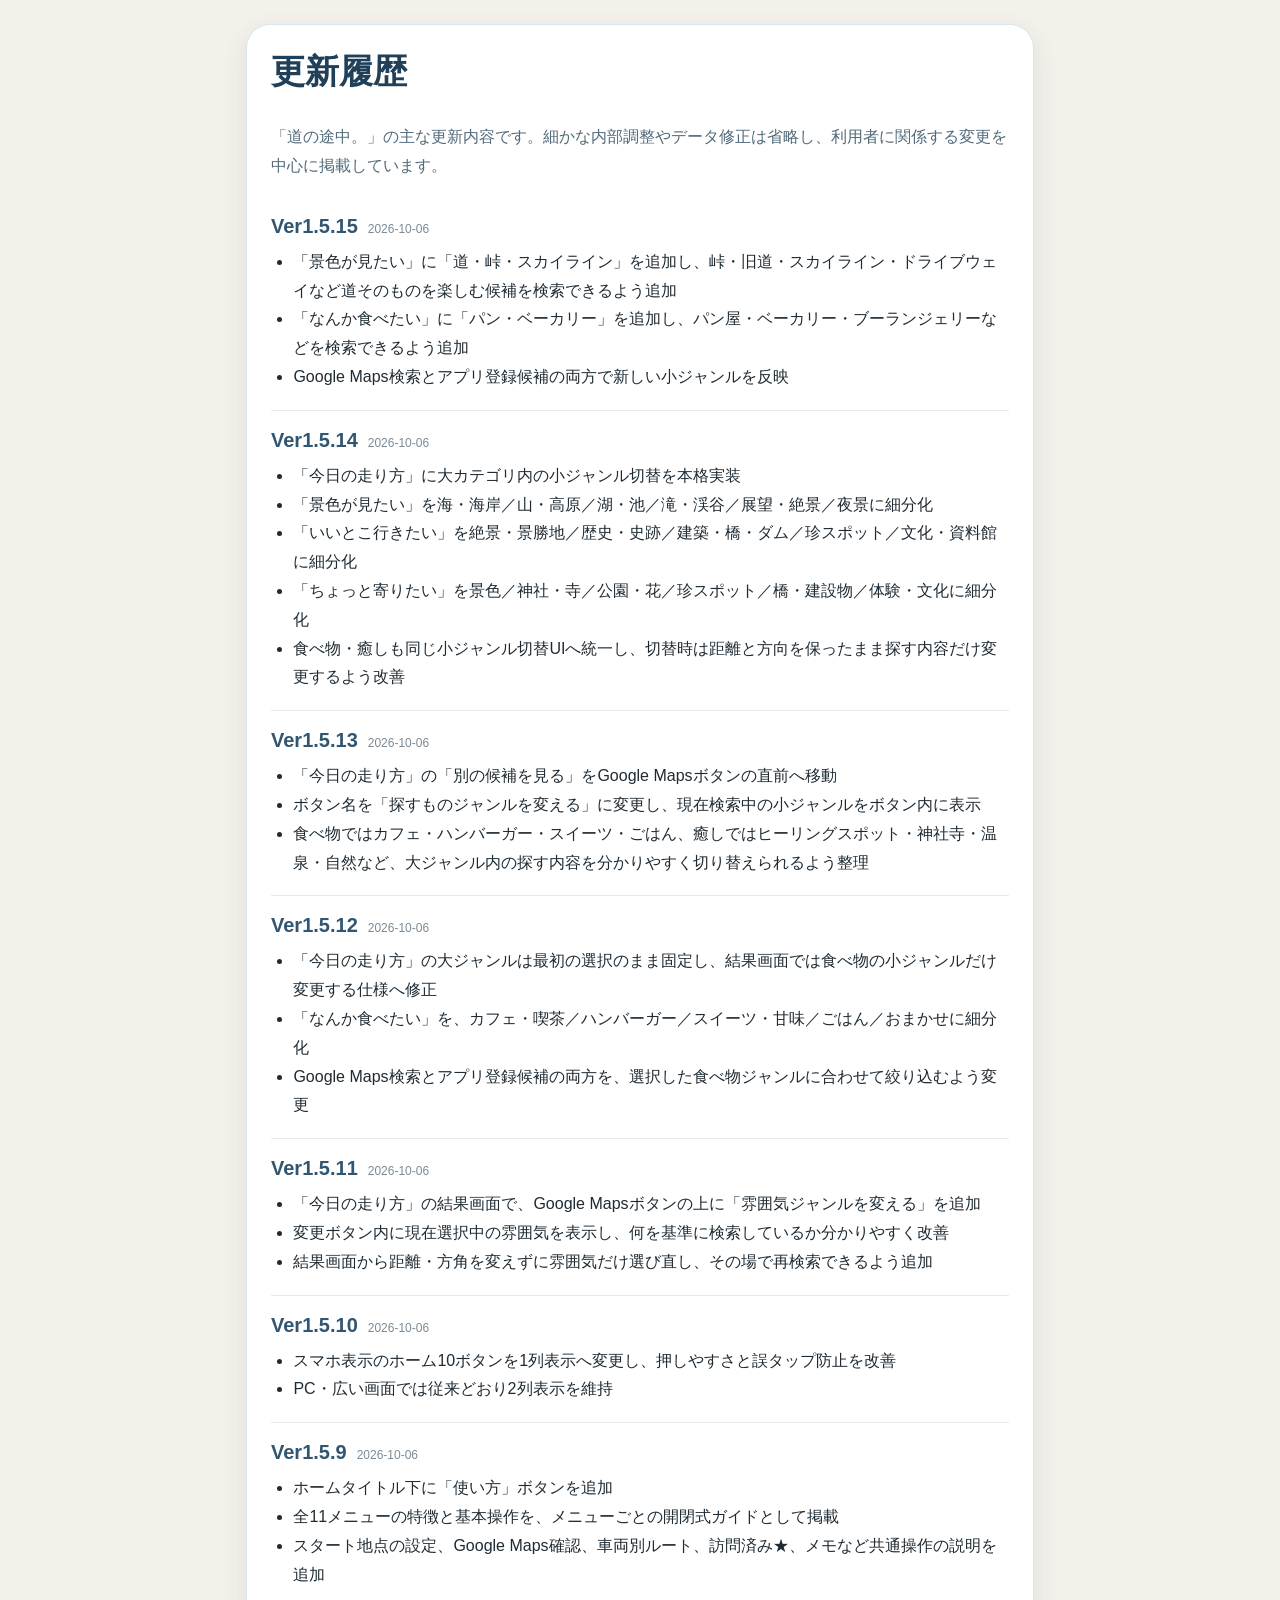
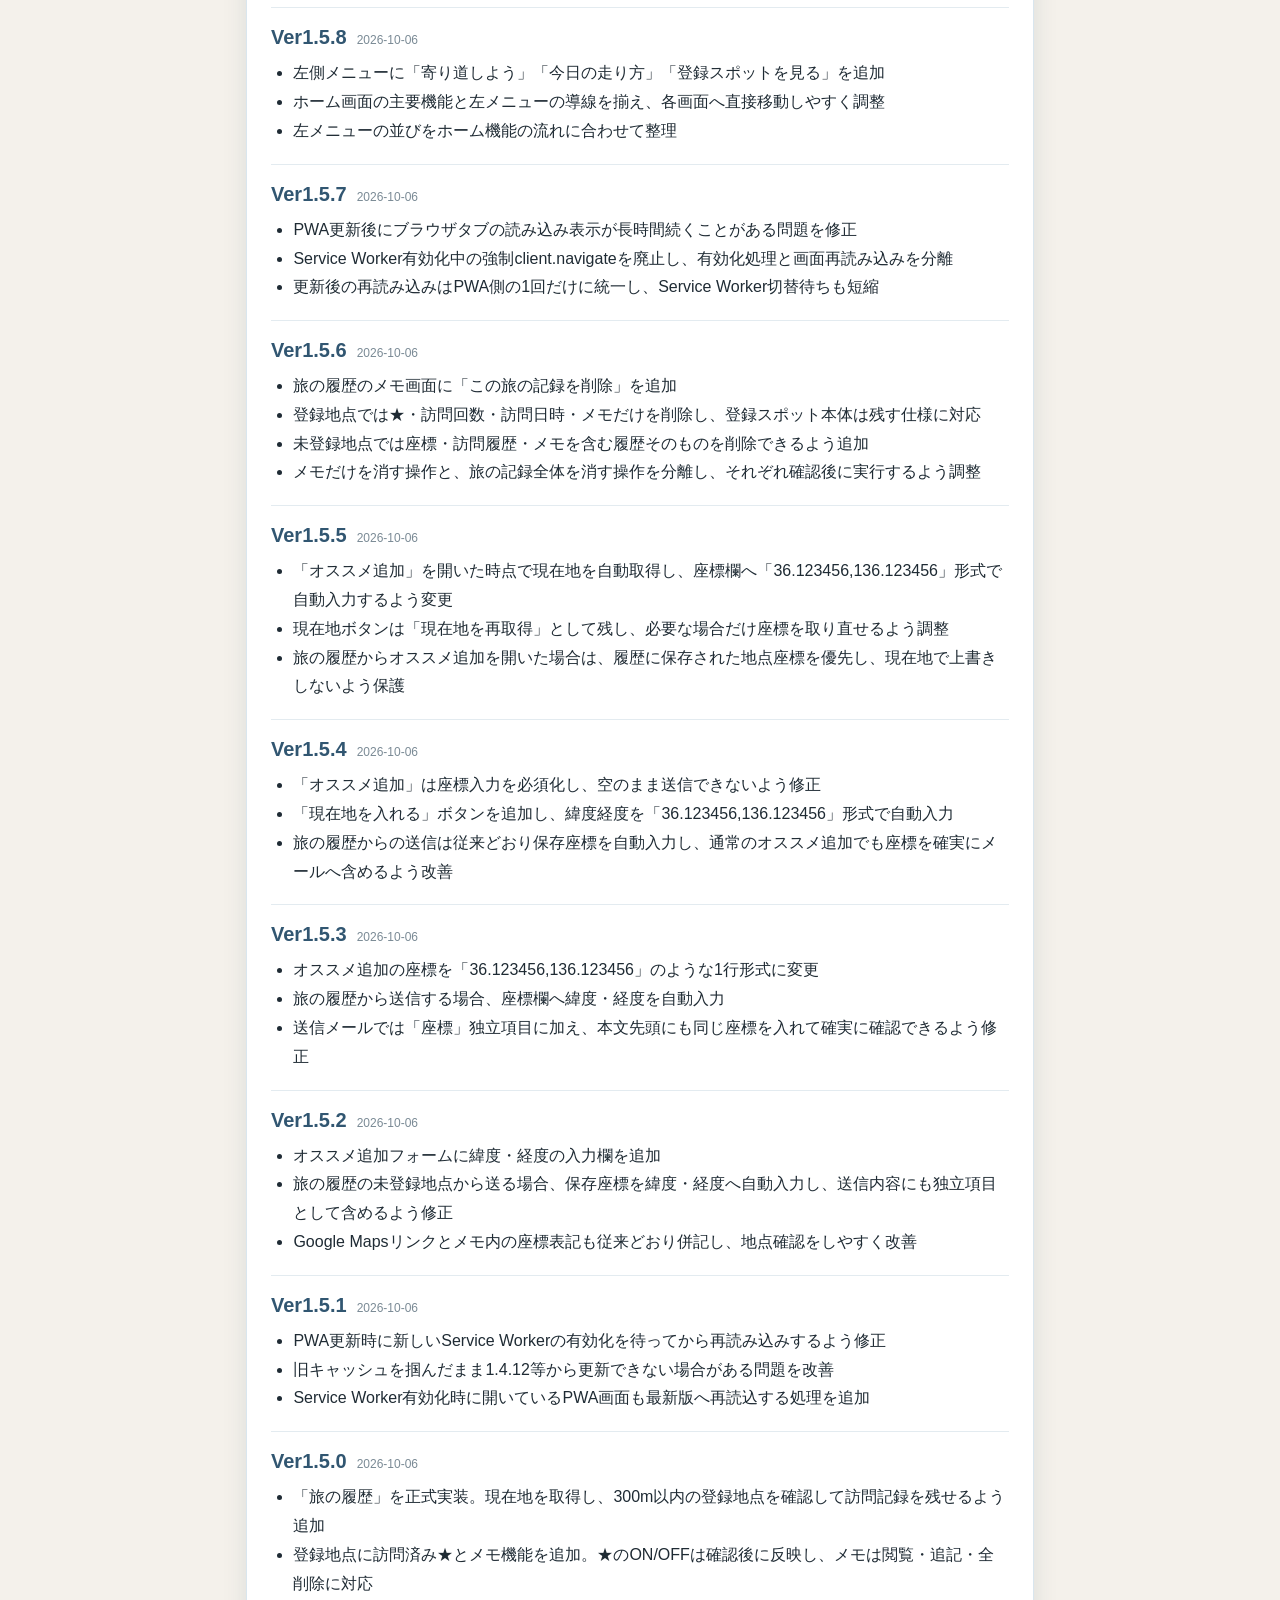
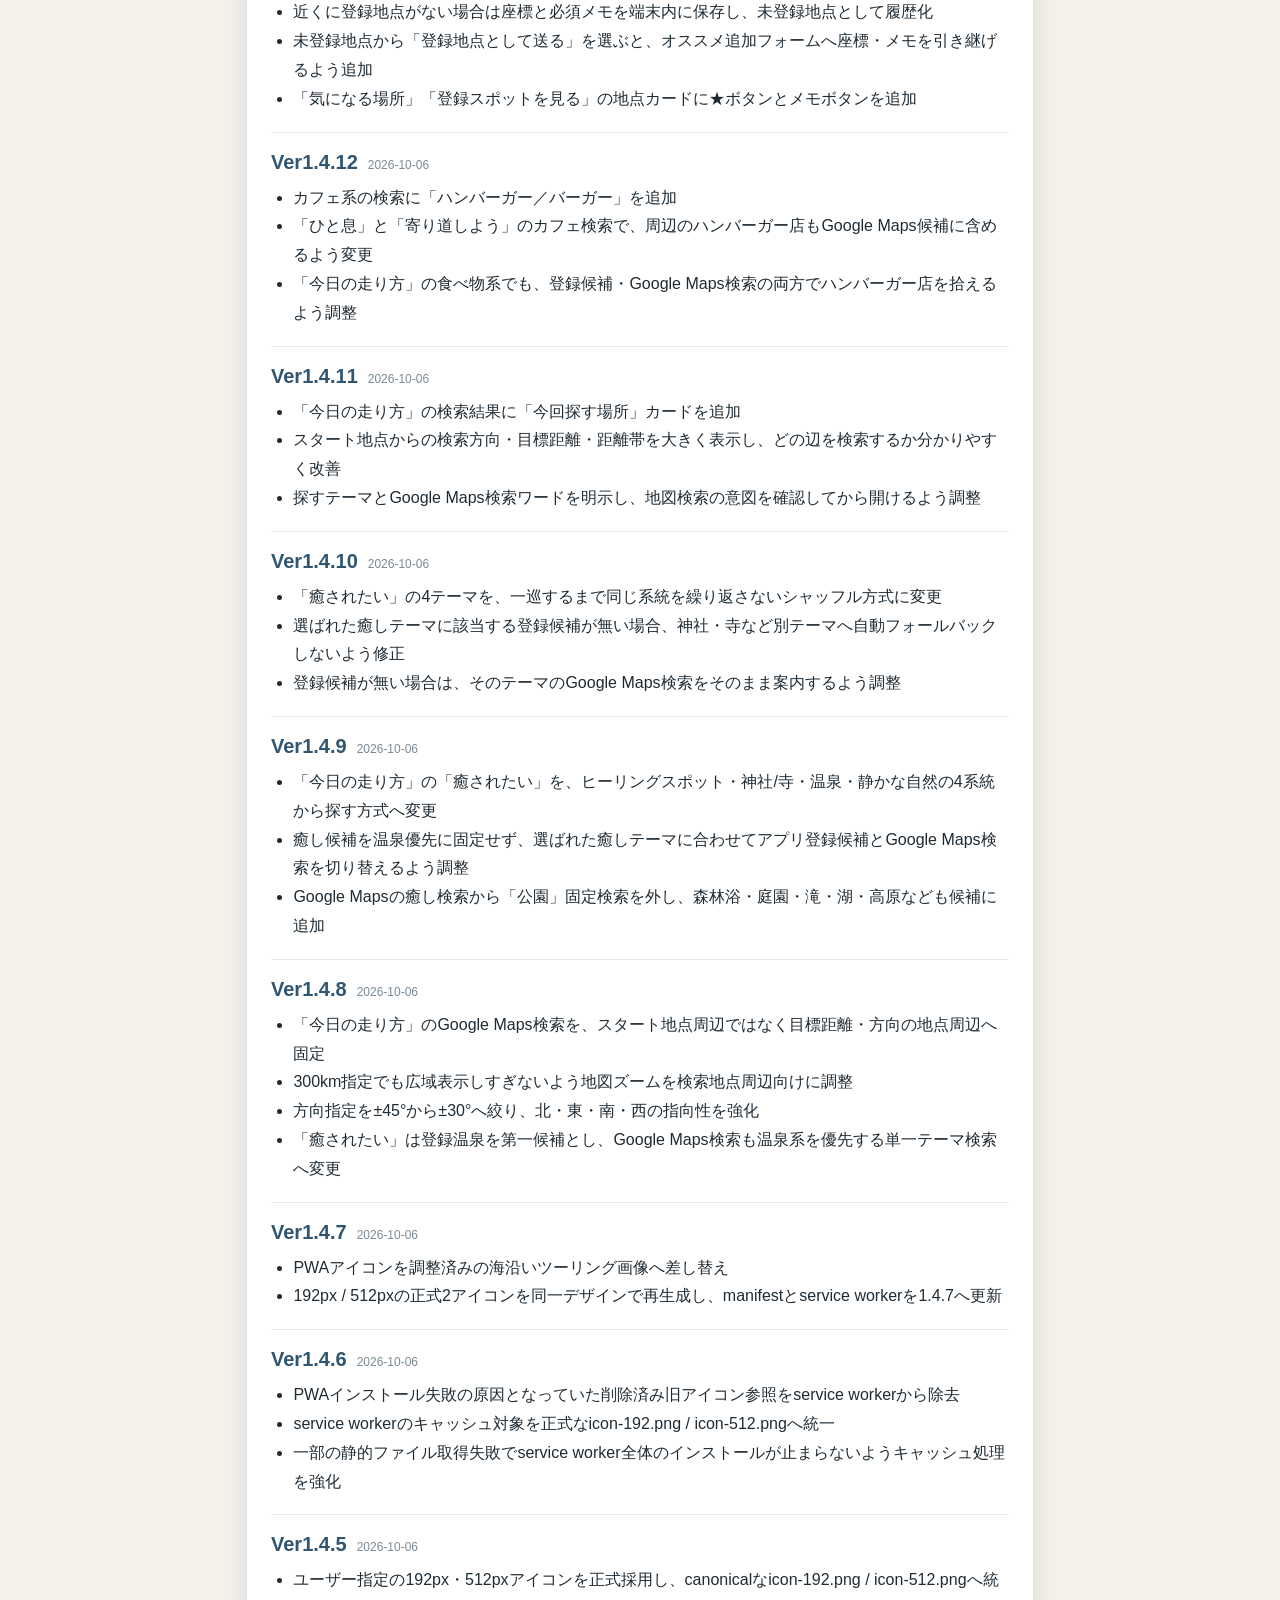
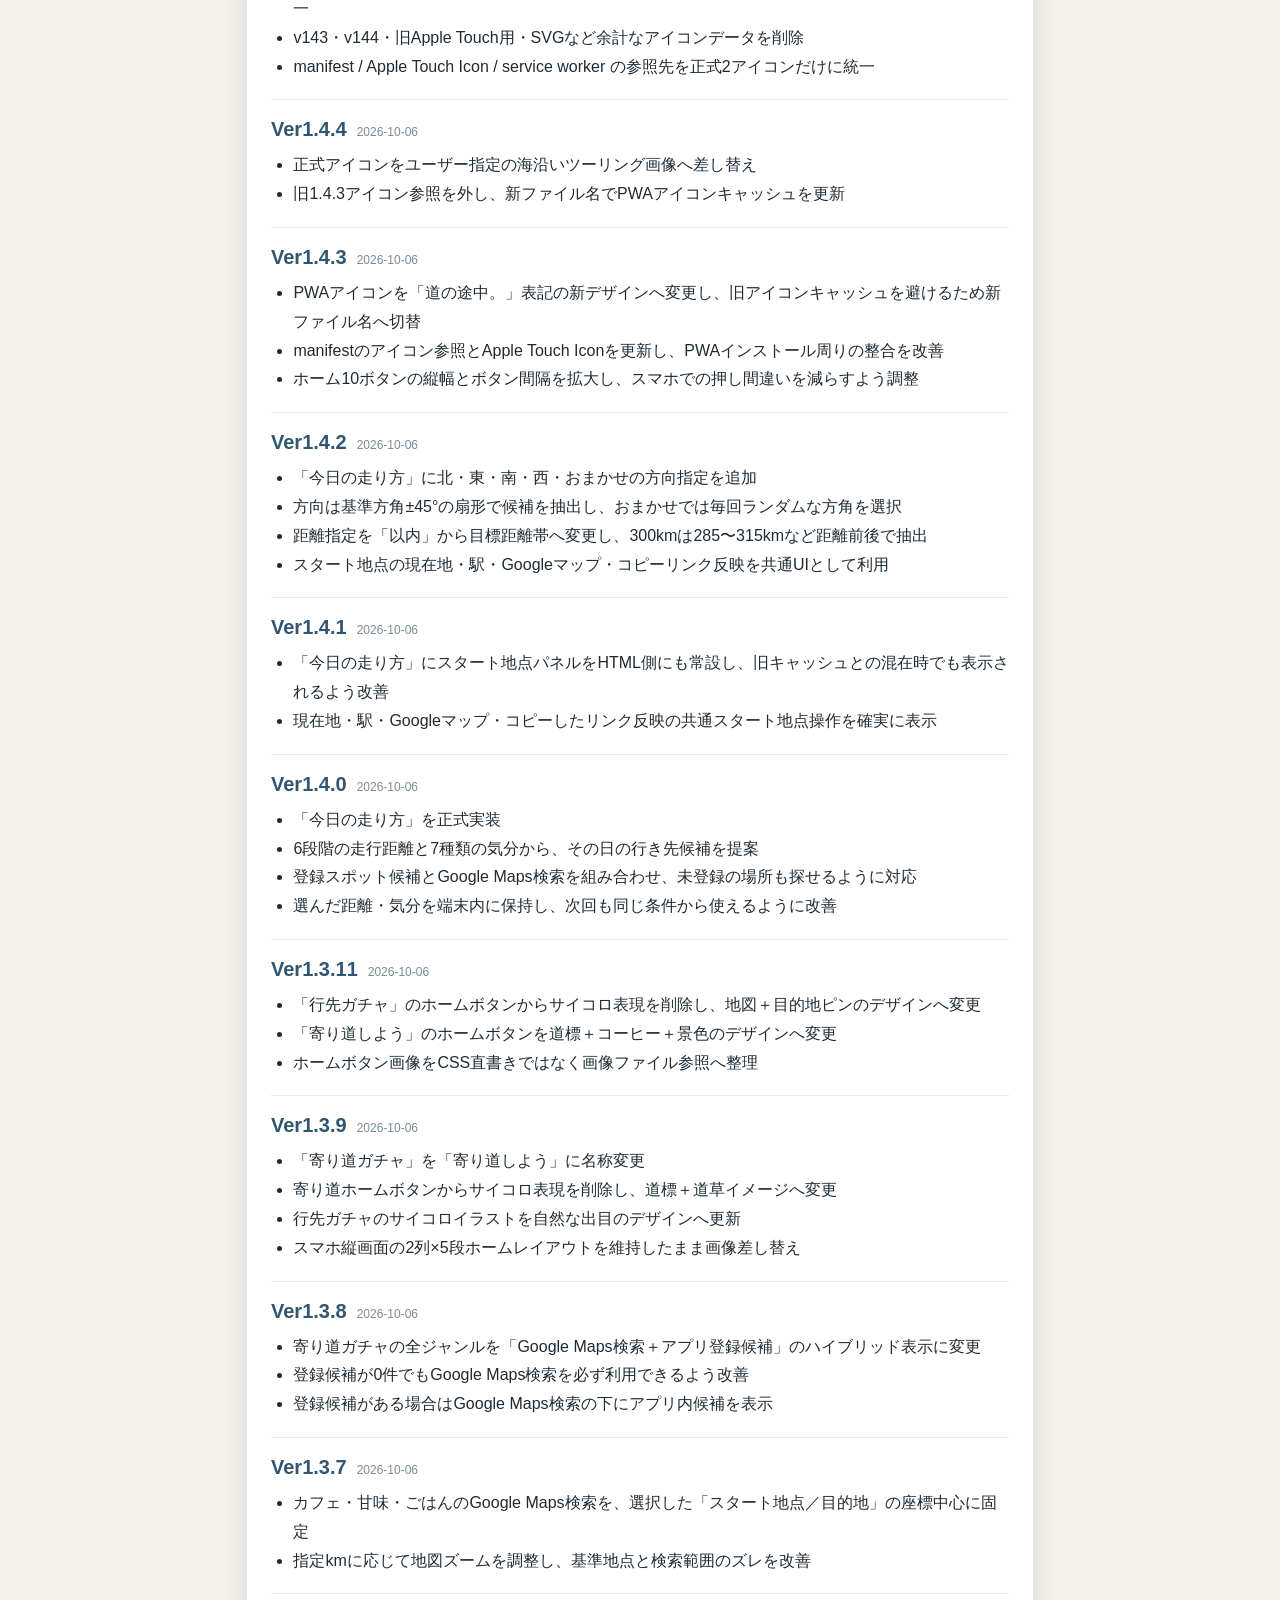
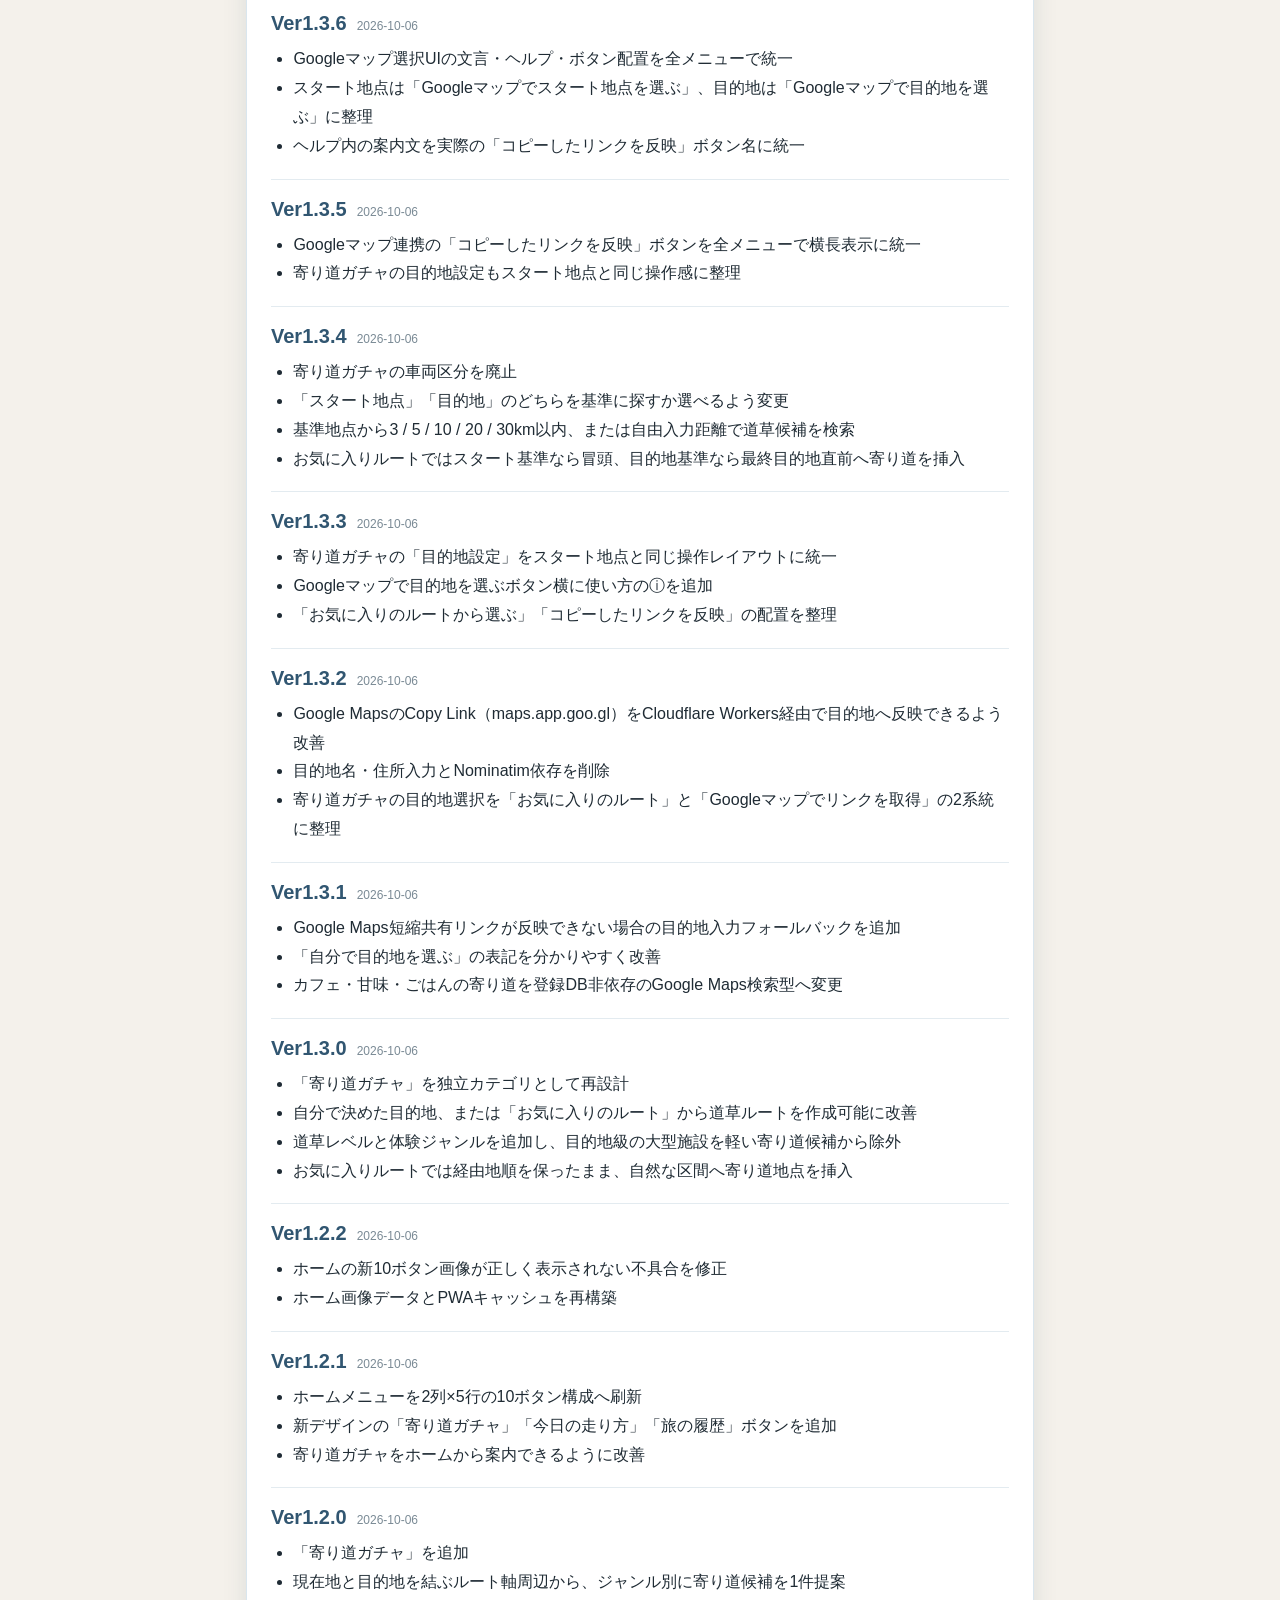
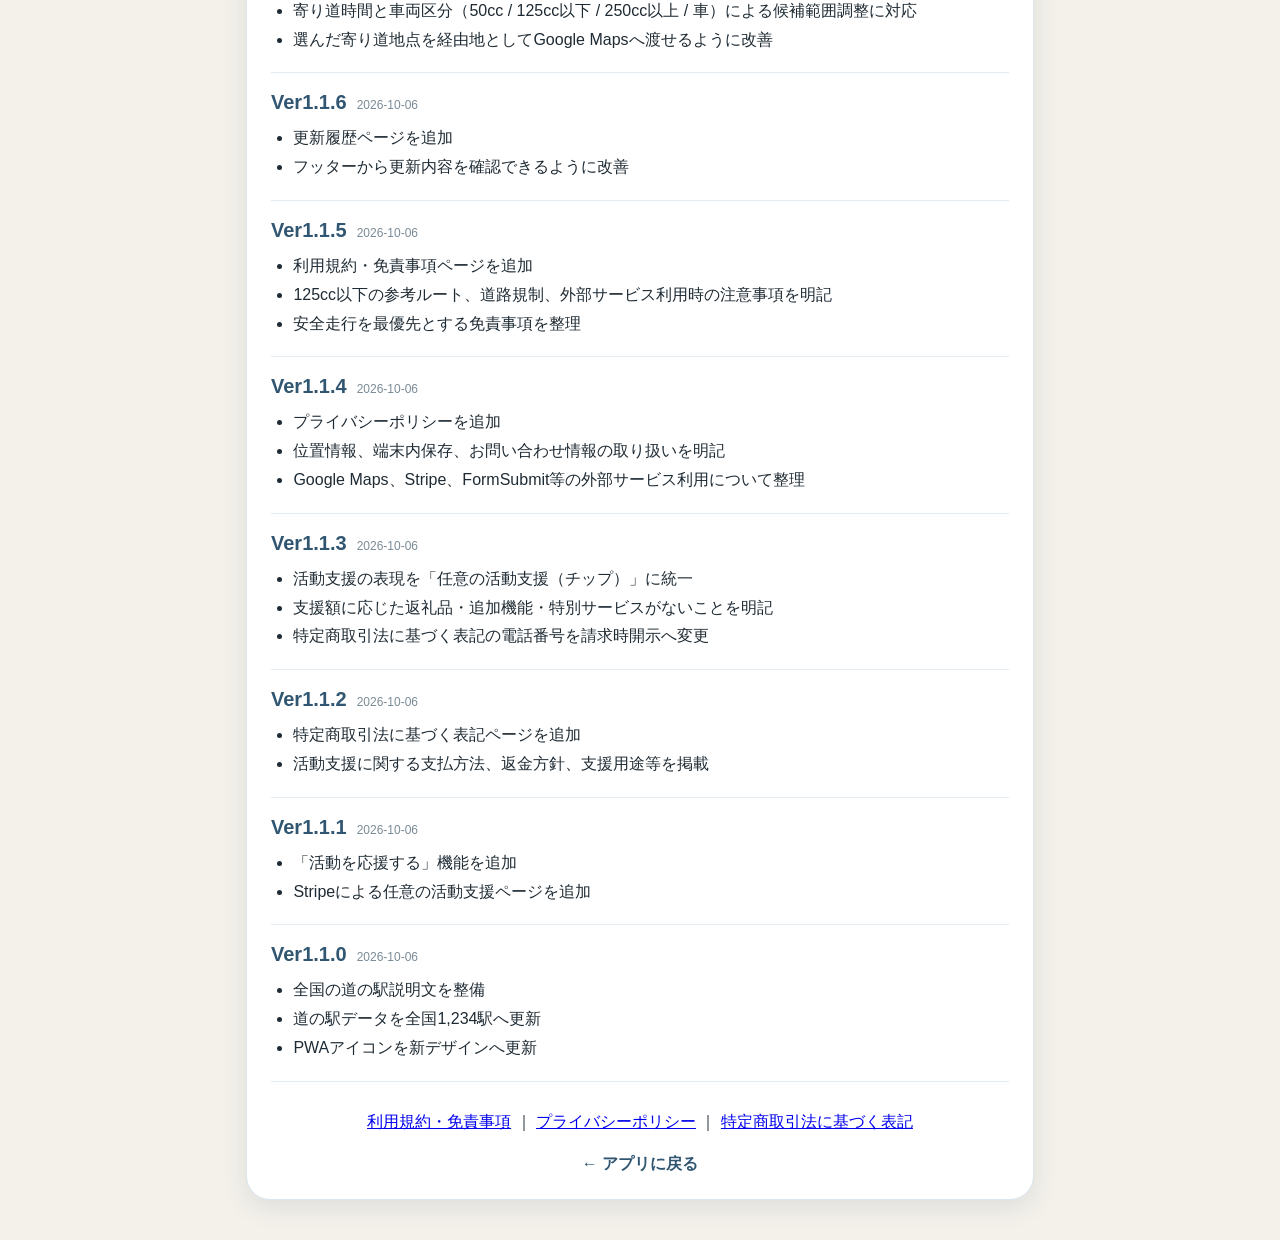
==== commit 274d8a1a: "Ver1.5.15: add final subgenre release notes" ====
--- a/history.html
+++ b/history.html
@@ -5,7 +5,7 @@
 <meta name="viewport" content="width=device-width,initial-scale=1,viewport-fit=cover">
 <title>更新履歴｜道の途中。</title>
 <meta name="theme-color" content="#f7fbff">
-<link rel="stylesheet" href="style.css?v=1.5.14">
+<link rel="stylesheet" href="style.css?v=1.5.15">
 <style>
 .history-page{max-width:820px;margin:0 auto;padding:24px 16px 40px}
 .history-card{background:#fff;border:1px solid #d9e6ee;border-radius:24px;padding:24px;box-shadow:0 8px 26px #173a4f1a}
@@ -28,6 +28,15 @@
 <p class="history-intro">「道の途中。」の主な更新内容です。細かな内部調整やデータ修正は省略し、利用者に関係する変更を中心に掲載しています。</p>
 
 <div class="history-entry">
+  <div class="history-head"><span class="history-ver">Ver1.5.15</span><span class="history-date">2026-10-06</span></div>
+  <ul>
+    <li>「景色が見たい」に「道・峠・スカイライン」を追加し、峠・旧道・スカイライン・ドライブウェイなど道そのものを楽しむ候補を検索できるよう追加</li>
+    <li>「なんか食べたい」に「パン・ベーカリー」を追加し、パン屋・ベーカリー・ブーランジェリーなどを検索できるよう追加</li>
+    <li>Google Maps検索とアプリ登録候補の両方で新しい小ジャンルを反映</li>
+  </ul>
+</div>
+
+<div class="history-entry">
   <div class="history-head"><span class="history-ver">Ver1.5.14</span><span class="history-date">2026-10-06</span></div>
   <ul>
     <li>「今日の走り方」に大カテゴリ内の小ジャンル切替を本格実装</li>
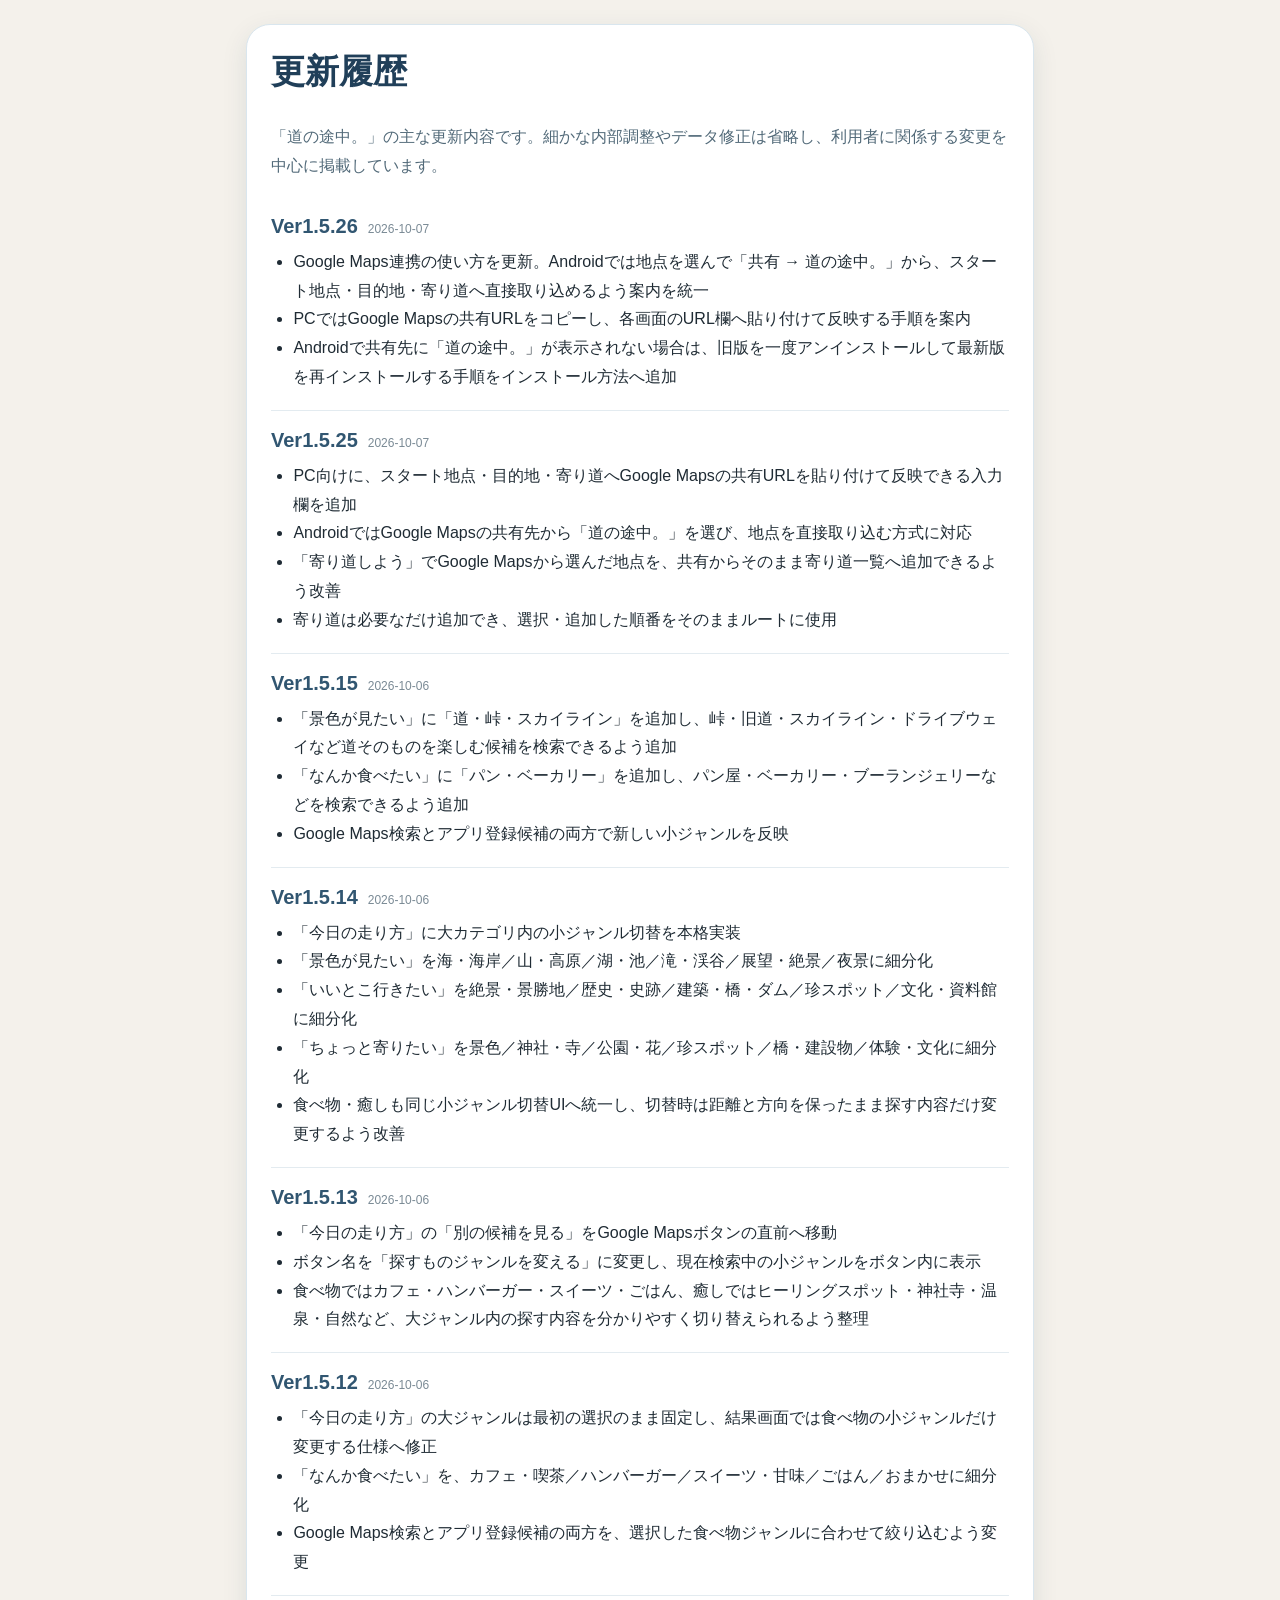
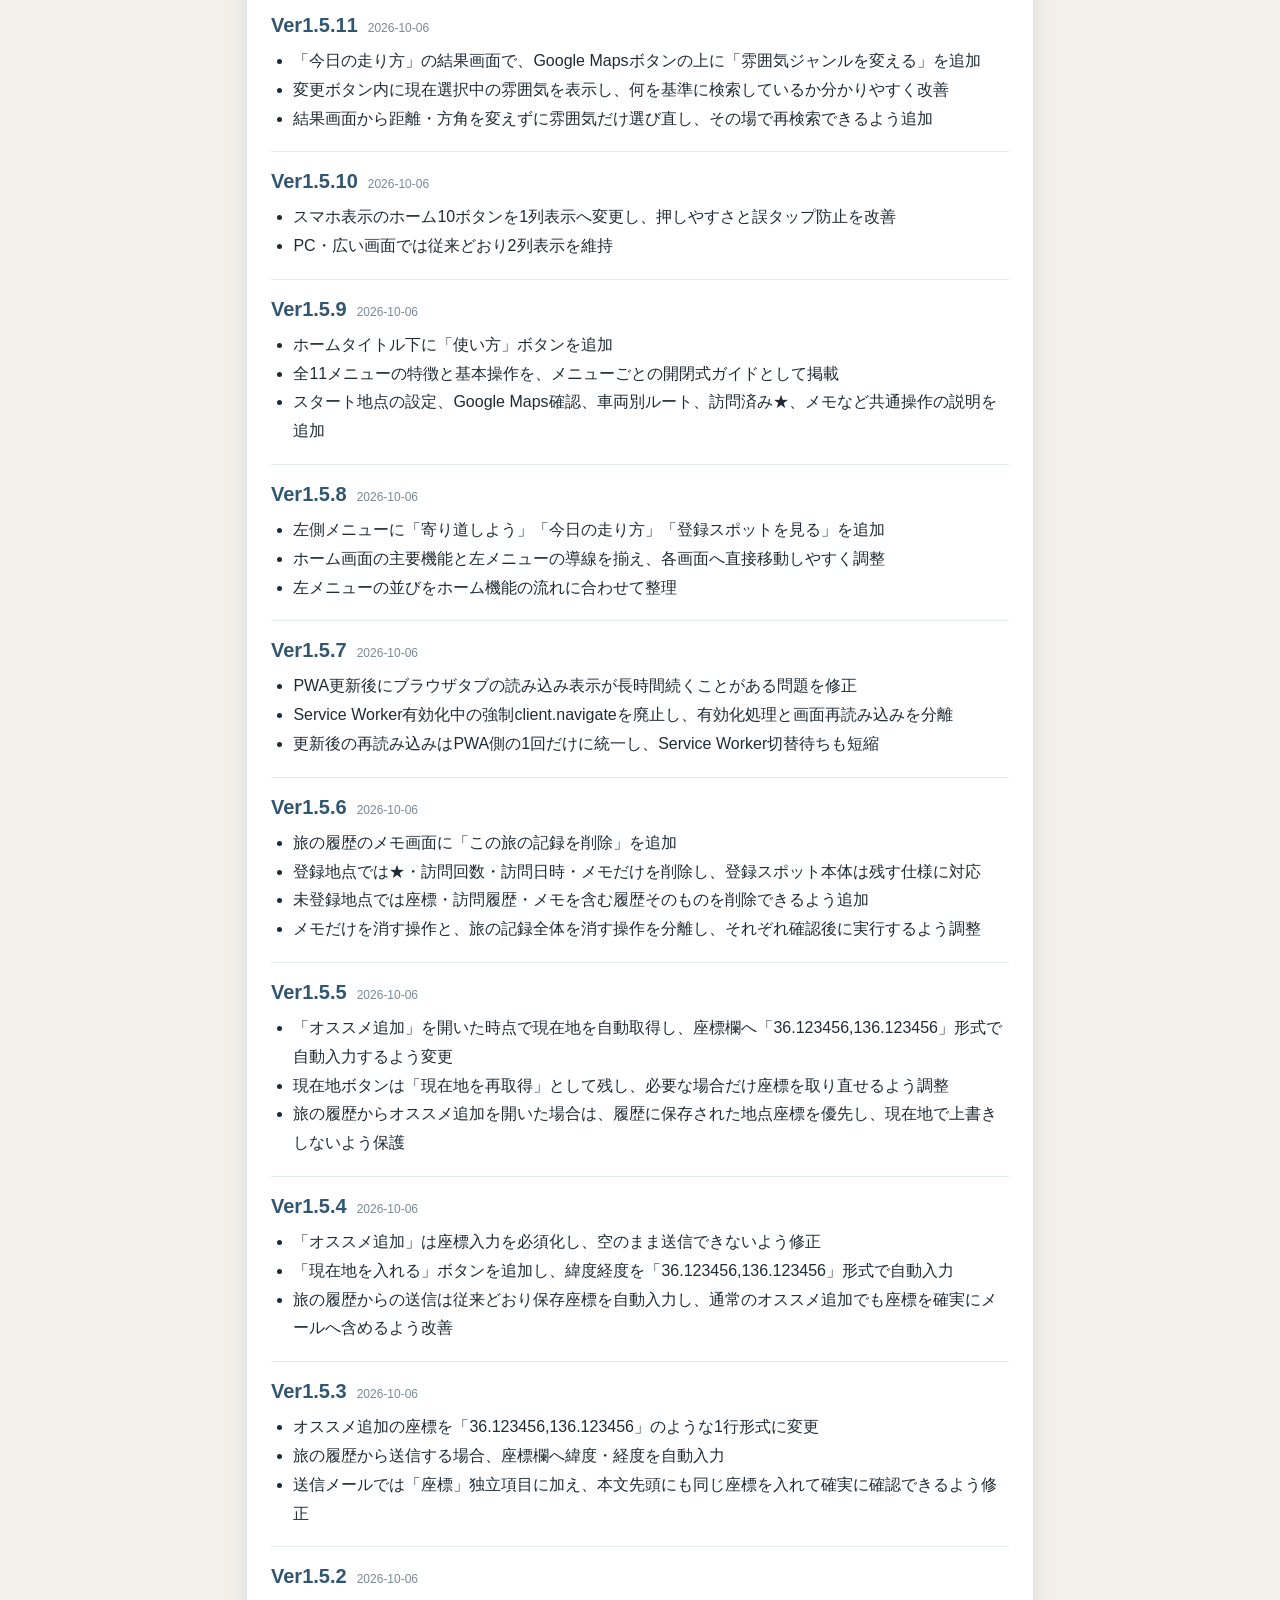
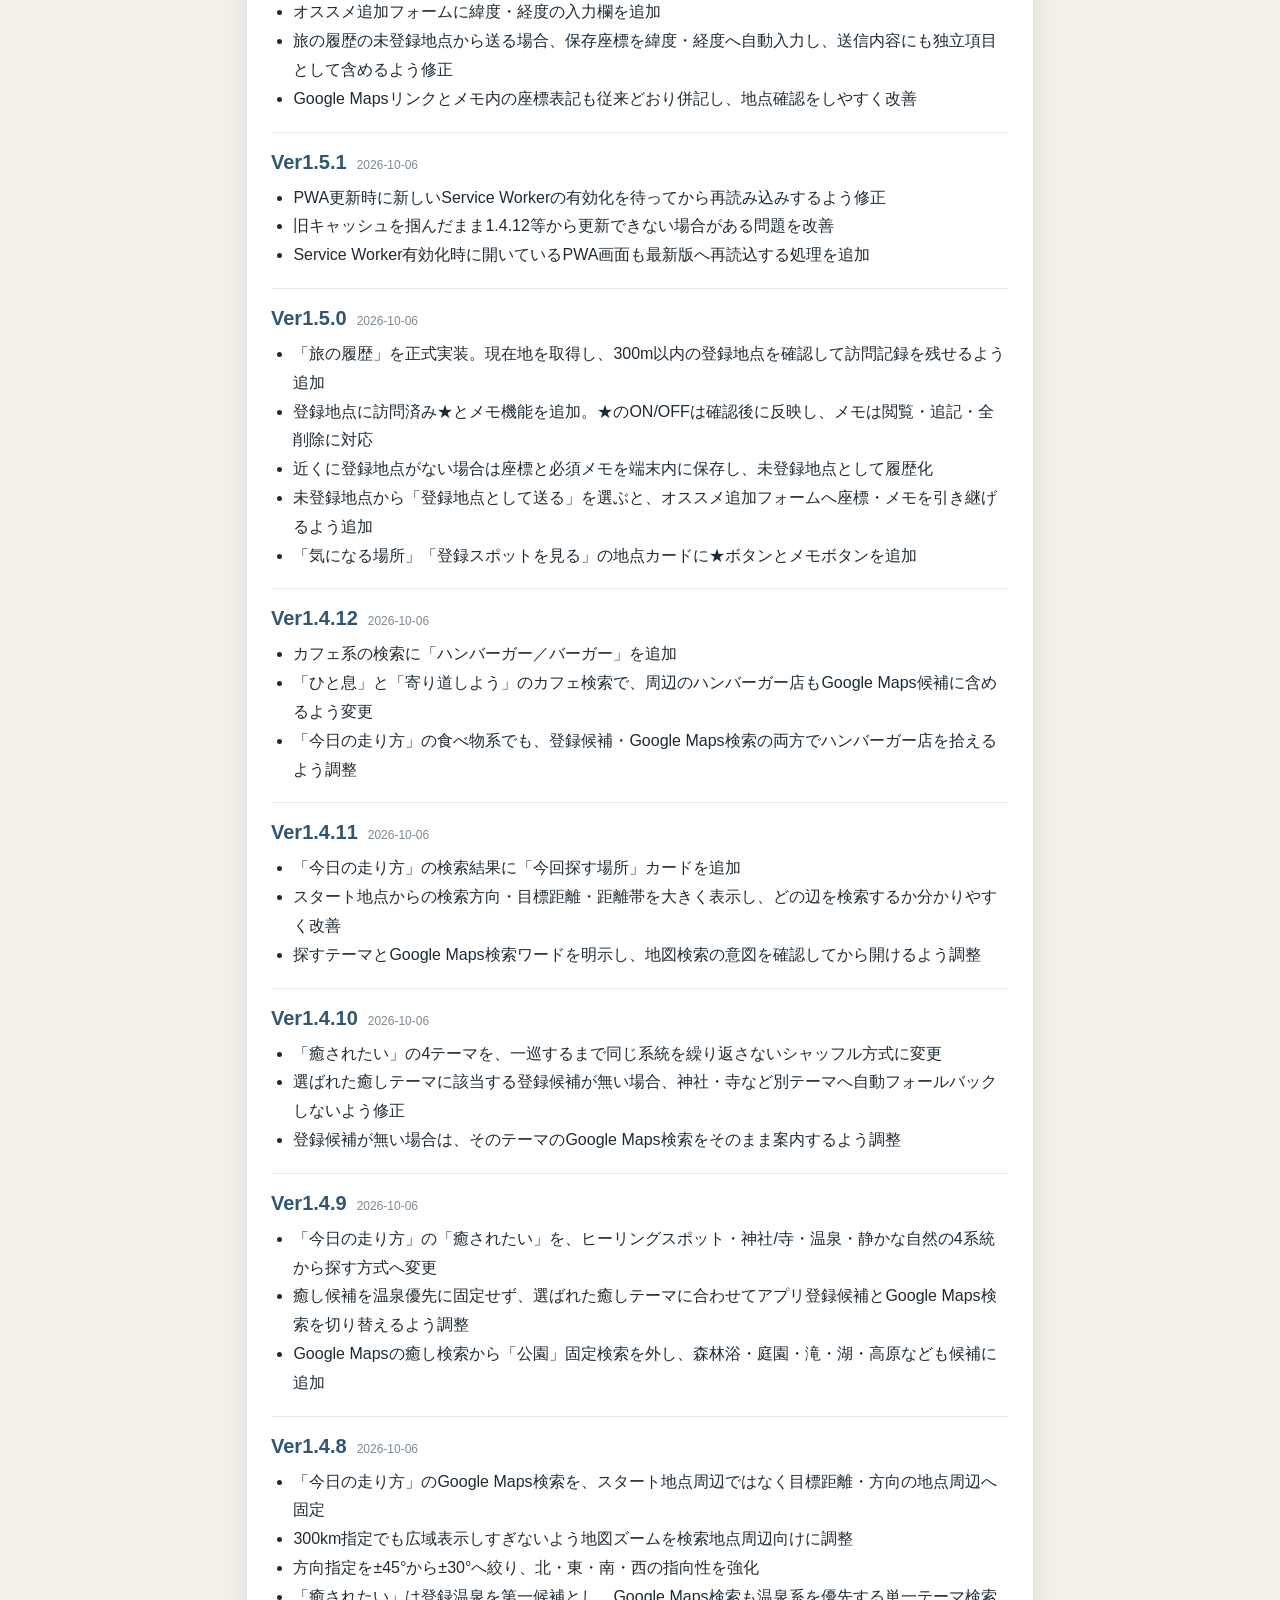
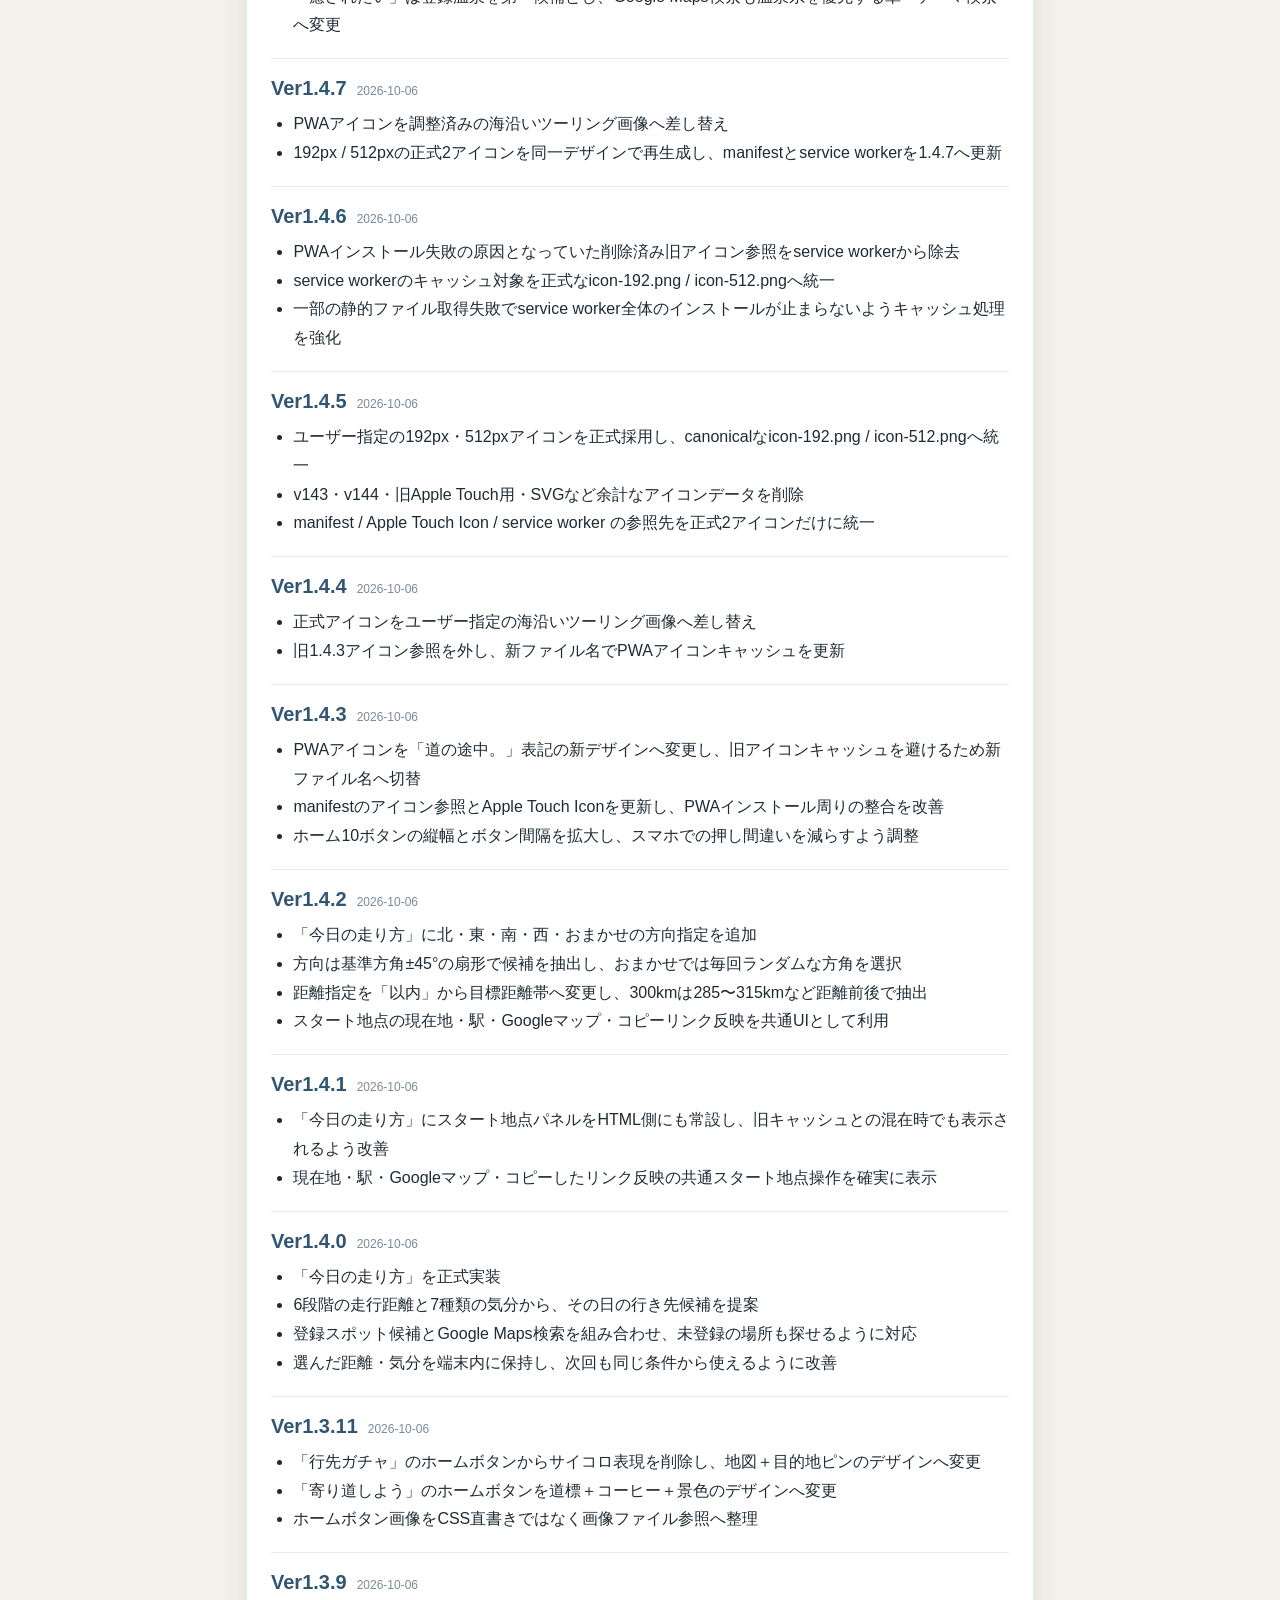
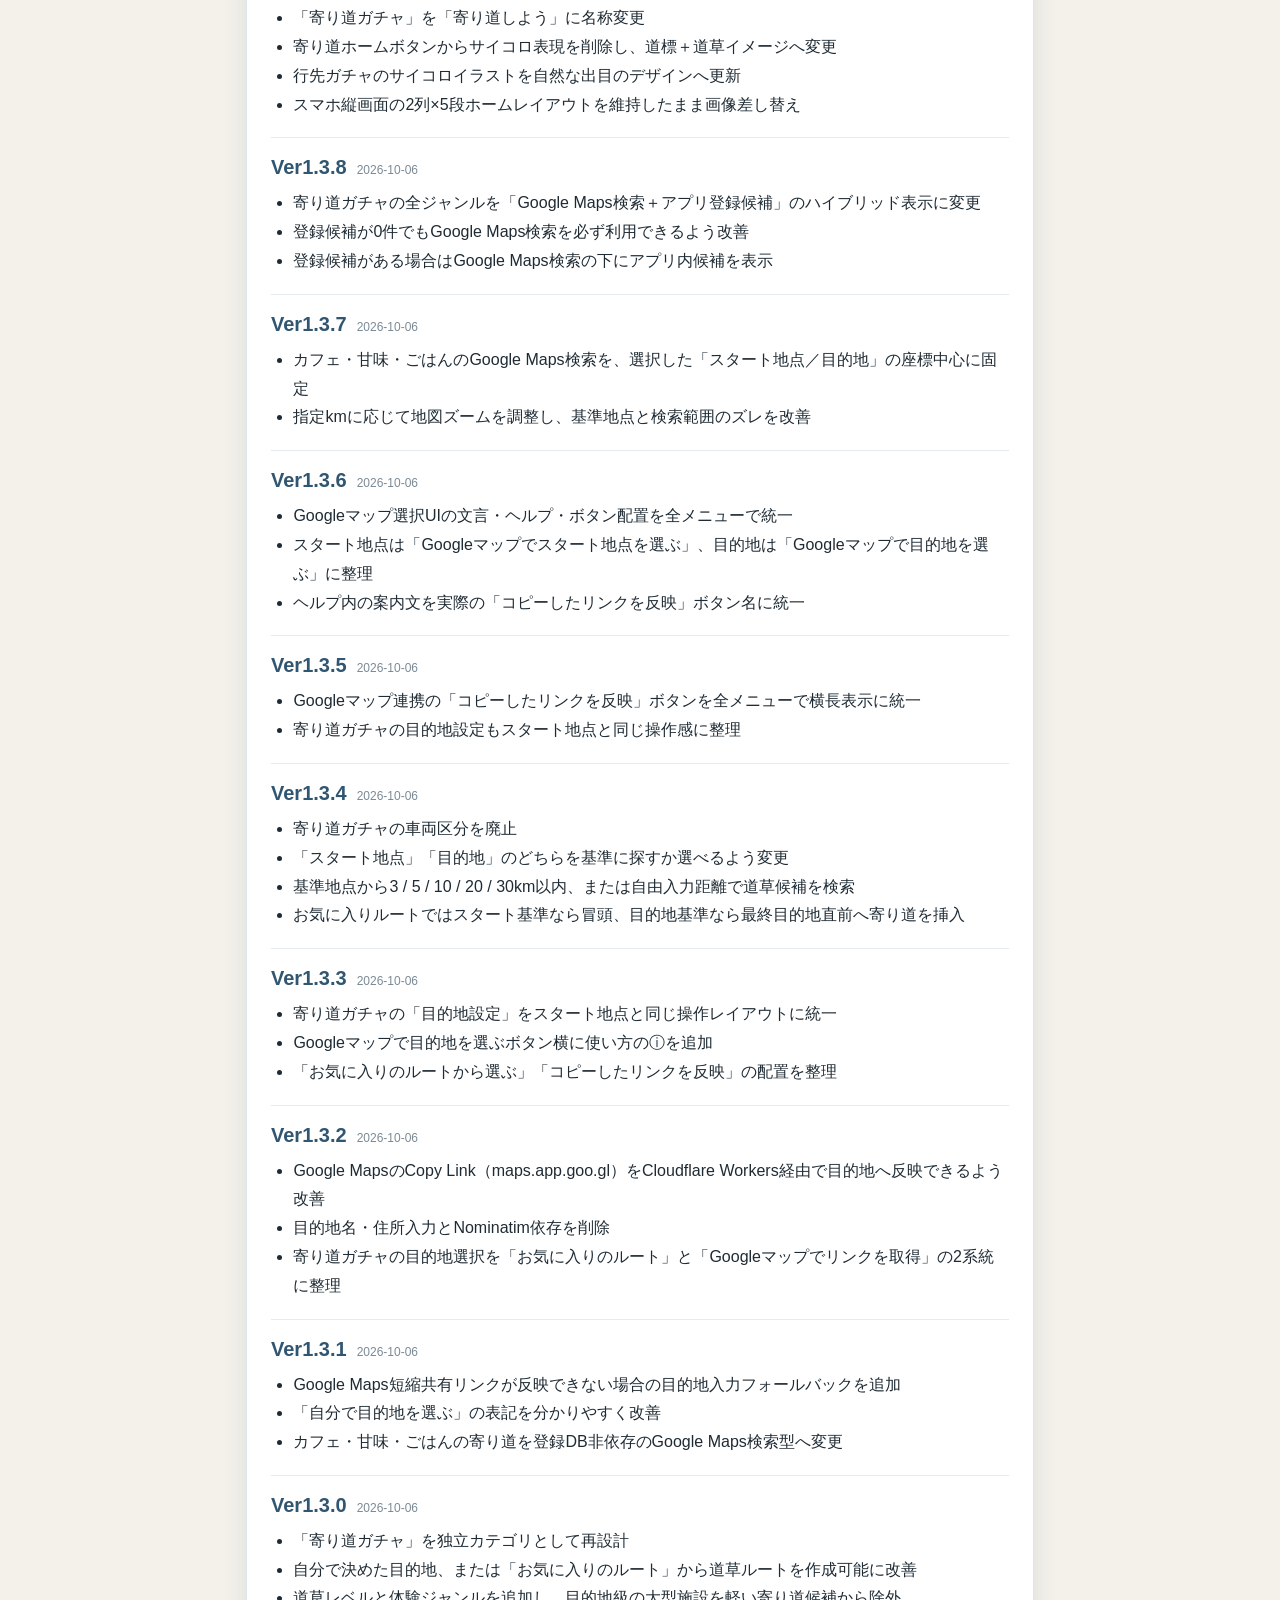
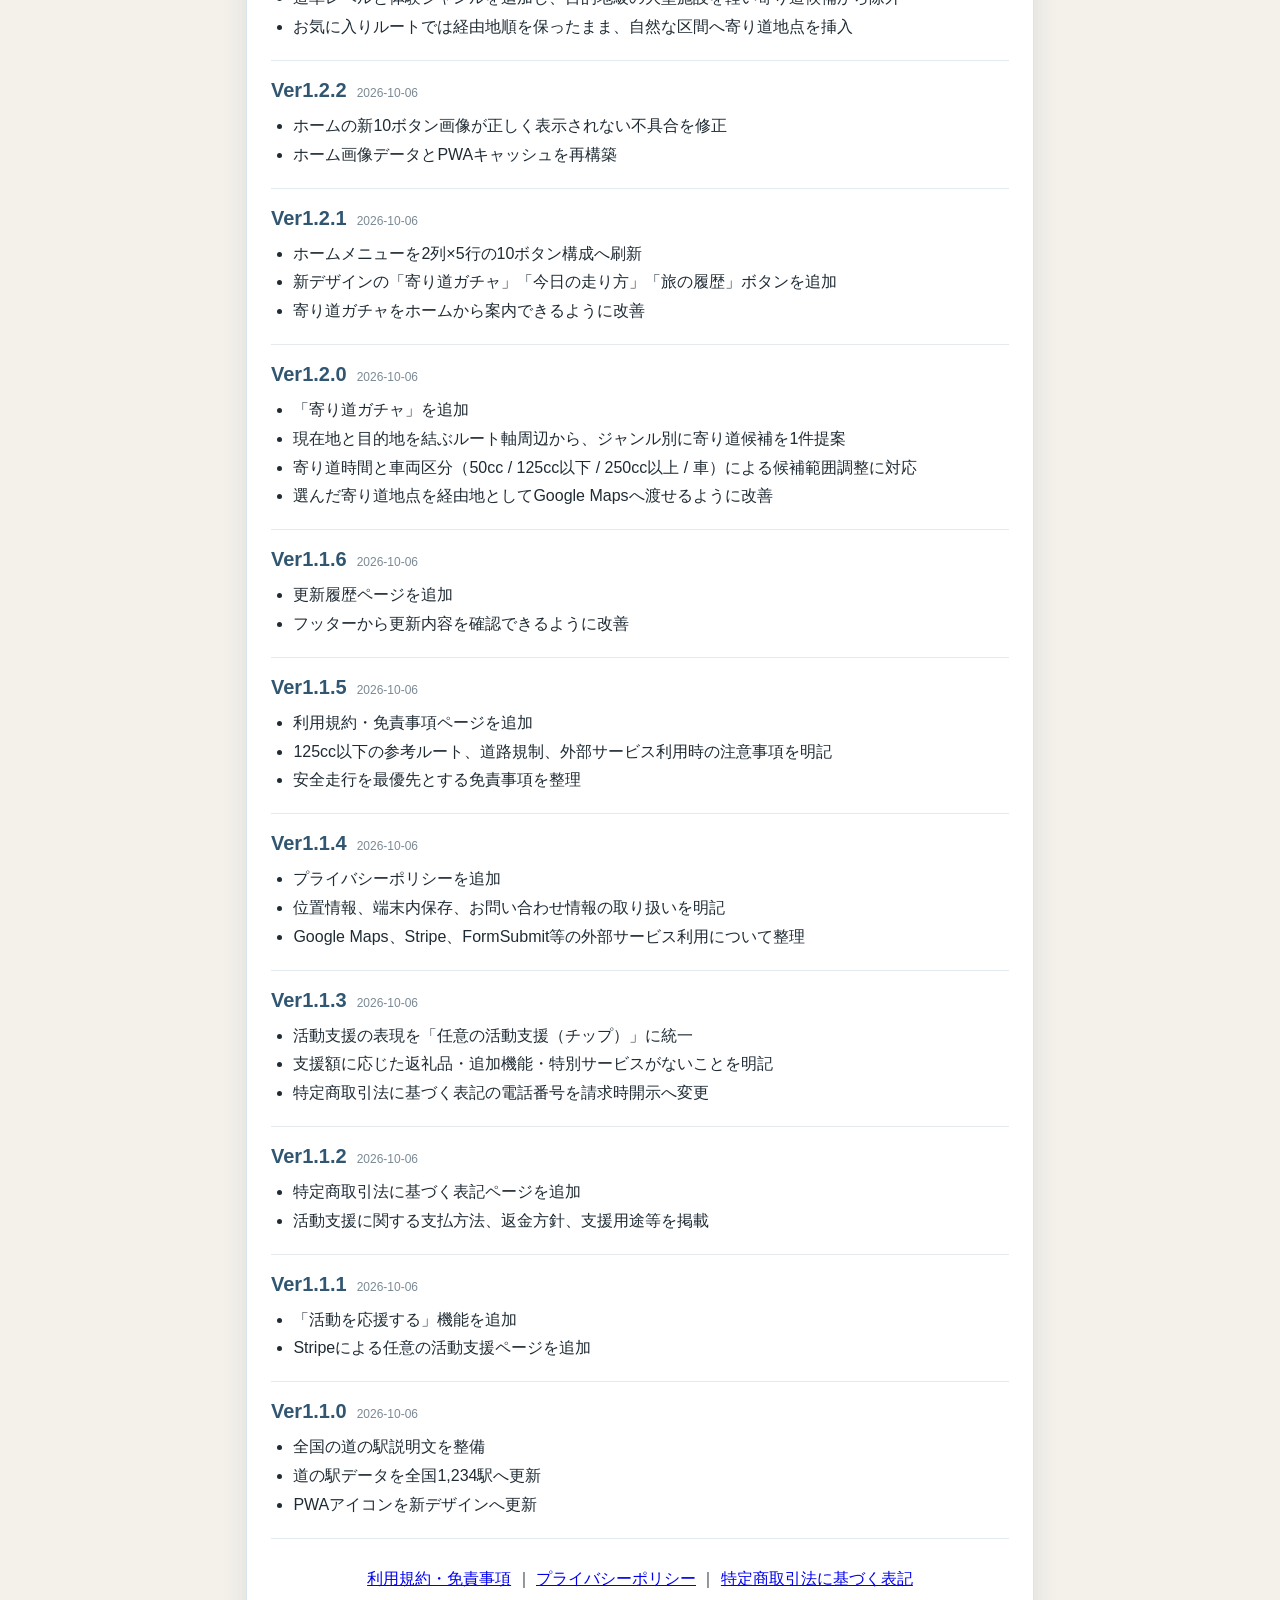
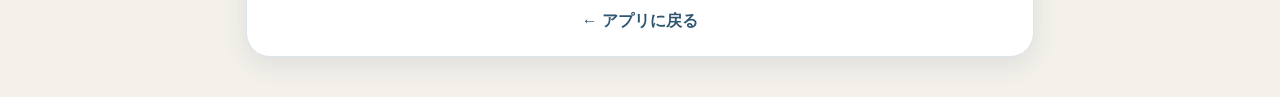
==== commit c5c4ae4a: "Release 1.5.26: document Google Maps sharing changes" ====
--- a/history.html
+++ b/history.html
@@ -28,6 +28,25 @@
 <p class="history-intro">「道の途中。」の主な更新内容です。細かな内部調整やデータ修正は省略し、利用者に関係する変更を中心に掲載しています。</p>
 
 <div class="history-entry">
+  <div class="history-head"><span class="history-ver">Ver1.5.26</span><span class="history-date">2026-10-07</span></div>
+  <ul>
+    <li>Google Maps連携の使い方を更新。Androidでは地点を選んで「共有 → 道の途中。」から、スタート地点・目的地・寄り道へ直接取り込めるよう案内を統一</li>
+    <li>PCではGoogle Mapsの共有URLをコピーし、各画面のURL欄へ貼り付けて反映する手順を案内</li>
+    <li>Androidで共有先に「道の途中。」が表示されない場合は、旧版を一度アンインストールして最新版を再インストールする手順をインストール方法へ追加</li>
+  </ul>
+</div>
+
+<div class="history-entry">
+  <div class="history-head"><span class="history-ver">Ver1.5.25</span><span class="history-date">2026-10-07</span></div>
+  <ul>
+    <li>PC向けに、スタート地点・目的地・寄り道へGoogle Mapsの共有URLを貼り付けて反映できる入力欄を追加</li>
+    <li>AndroidではGoogle Mapsの共有先から「道の途中。」を選び、地点を直接取り込む方式に対応</li>
+    <li>「寄り道しよう」でGoogle Mapsから選んだ地点を、共有からそのまま寄り道一覧へ追加できるよう改善</li>
+    <li>寄り道は必要なだけ追加でき、選択・追加した順番をそのままルートに使用</li>
+  </ul>
+</div>
+
+<div class="history-entry">
   <div class="history-head"><span class="history-ver">Ver1.5.15</span><span class="history-date">2026-10-06</span></div>
   <ul>
     <li>「景色が見たい」に「道・峠・スカイライン」を追加し、峠・旧道・スカイライン・ドライブウェイなど道そのものを楽しむ候補を検索できるよう追加</li>
--- a/style.css
+++ b/style.css
@@ -526,3 +526,76 @@
   .ride-mood-change-button span{align-self:flex-start}
   .ride-mood-change-grid{grid-template-columns:1fr}
 }
+
+/* DEV environment marker */
+.topbar{position:relative}
+.dev-banner{position:absolute;right:18px;top:10px;z-index:20;background:#fff3a8;color:#5b4800;border:2px solid #e3b600;border-radius:999px;padding:5px 10px;font-size:12px;font-weight:900;letter-spacing:.03em;box-shadow:0 2px 8px #0002}
+@media(max-width:760px){.topbar{padding-top:46px}.dev-banner{left:50%;right:auto;transform:translateX(-50%);top:8px;white-space:nowrap}}
+  
+/* Riders cafe status */
+.rider-cafe-status{display:inline-block;margin-top:6px;padding:5px 9px;border-radius:999px;font-size:12px;font-weight:900;background:#eef3f7;color:#334}
+.rider-cafe-status.open{background:#dcf7df;color:#166327}
+.rider-cafe-status.before{background:#fff4c7;color:#7b5b00}
+.rider-cafe-status.closed{background:#ffe0e0;color:#8c2020}
+.rider-cafe-status.holiday{background:#e7e7e7;color:#444}
+.rider-cafe-status.temporary_closed,.rider-cafe-status.long_closed{background:#efe2ff;color:#60318f}
+.rider-cafe-status.permanently_closed{background:#2f2f2f;color:#fff}
+
+/* Detour candidate list */
+.detour-registered h4 small{font-size:12px;font-weight:800;opacity:.65;margin-left:4px}
+.detour-candidate-list{display:grid;gap:8px;margin:10px 0}
+.detour-candidate-row{width:100%;display:flex;align-items:center;gap:10px;text-align:left;border:1px solid #d8e1e8;background:#fff;border-radius:12px;padding:9px 11px;color:inherit;cursor:pointer}
+.detour-candidate-row:hover{background:#f7fbff}
+.detour-candidate-row .icon-badge{flex:0 0 auto;margin:0}
+.detour-candidate-row>span{font-weight:800;line-height:1.35}
+
+.usage-purpose{margin:6px 0 14px;line-height:1.7}
+.usage-riders-cafe{margin-top:14px}
+
+.rider-official-box{margin:12px 0;padding:12px;border:1px solid #e2d7b8;border-radius:12px;background:#fffaf0}
+.rider-official-notice{font-size:13px;line-height:1.6;font-weight:700;margin-bottom:10px}
+.rider-official-actions{display:flex;flex-wrap:wrap;gap:8px}
+.rider-official-link{display:inline-flex;align-items:center;justify-content:center}
+
+.rider-cafe-holiday-note{margin-top:2px;line-height:1.45;font-weight:700}
+
+
+/* PWA Ver1.5.16-dev20 detour selectable candidates */
+.detour-selection-bar{display:flex;align-items:center;gap:10px;flex-wrap:wrap;margin:8px 0 10px}
+.detour-selection-bar span{font-weight:800;color:#274e69}
+.detour-selection-bar button{margin-left:auto}
+.detour-candidate-select{display:grid;grid-template-columns:auto auto 1fr;gap:8px;align-items:center}
+.detour-order-badge{min-width:24px;font-weight:900;color:#274e69;text-align:center}
+.detour-candidate-check{width:20px;height:20px;accent-color:currentColor}
+.detour-candidate-row small{margin-left:auto;font-weight:700;color:#667883}
+@media(max-width:620px){
+  .detour-selection-bar{align-items:stretch}
+  .detour-selection-bar button{width:100%;margin-left:0}
+}
+
+
+/* PWA Ver1.5.16-dev21 external Google Maps detours */
+.detour-copy-add{width:100%;margin-top:8px}
+.detour-external-list{display:grid;gap:8px;margin-top:10px}
+.detour-external-row{display:flex;align-items:center;justify-content:space-between;gap:10px;padding:10px 11px;border:1px dashed #c9d8e2;border-radius:12px;background:#fff}
+.detour-external-row>div{min-width:0}
+.detour-external-row button{flex:0 0 auto}
+
+
+/* PWA Ver1.5.16-dev25 detour final route action */
+.detour-route-final{margin-top:16px;padding-top:12px;border-top:1px solid #dfe8ee}
+.detour-route-final-status{font-weight:800;color:#274e69;margin-bottom:8px}
+.detour-route-final .action-main{width:100%}
+
+
+/* PWA Ver1.5.19-dev1 direct Google Maps link input */
+.map-link-input{
+  width:100%;
+  box-sizing:border-box;
+  padding:11px 12px;
+  border:1px solid #cfdce5;
+  border-radius:12px;
+  background:#fff;
+  font:inherit;
+  color:inherit;
+}
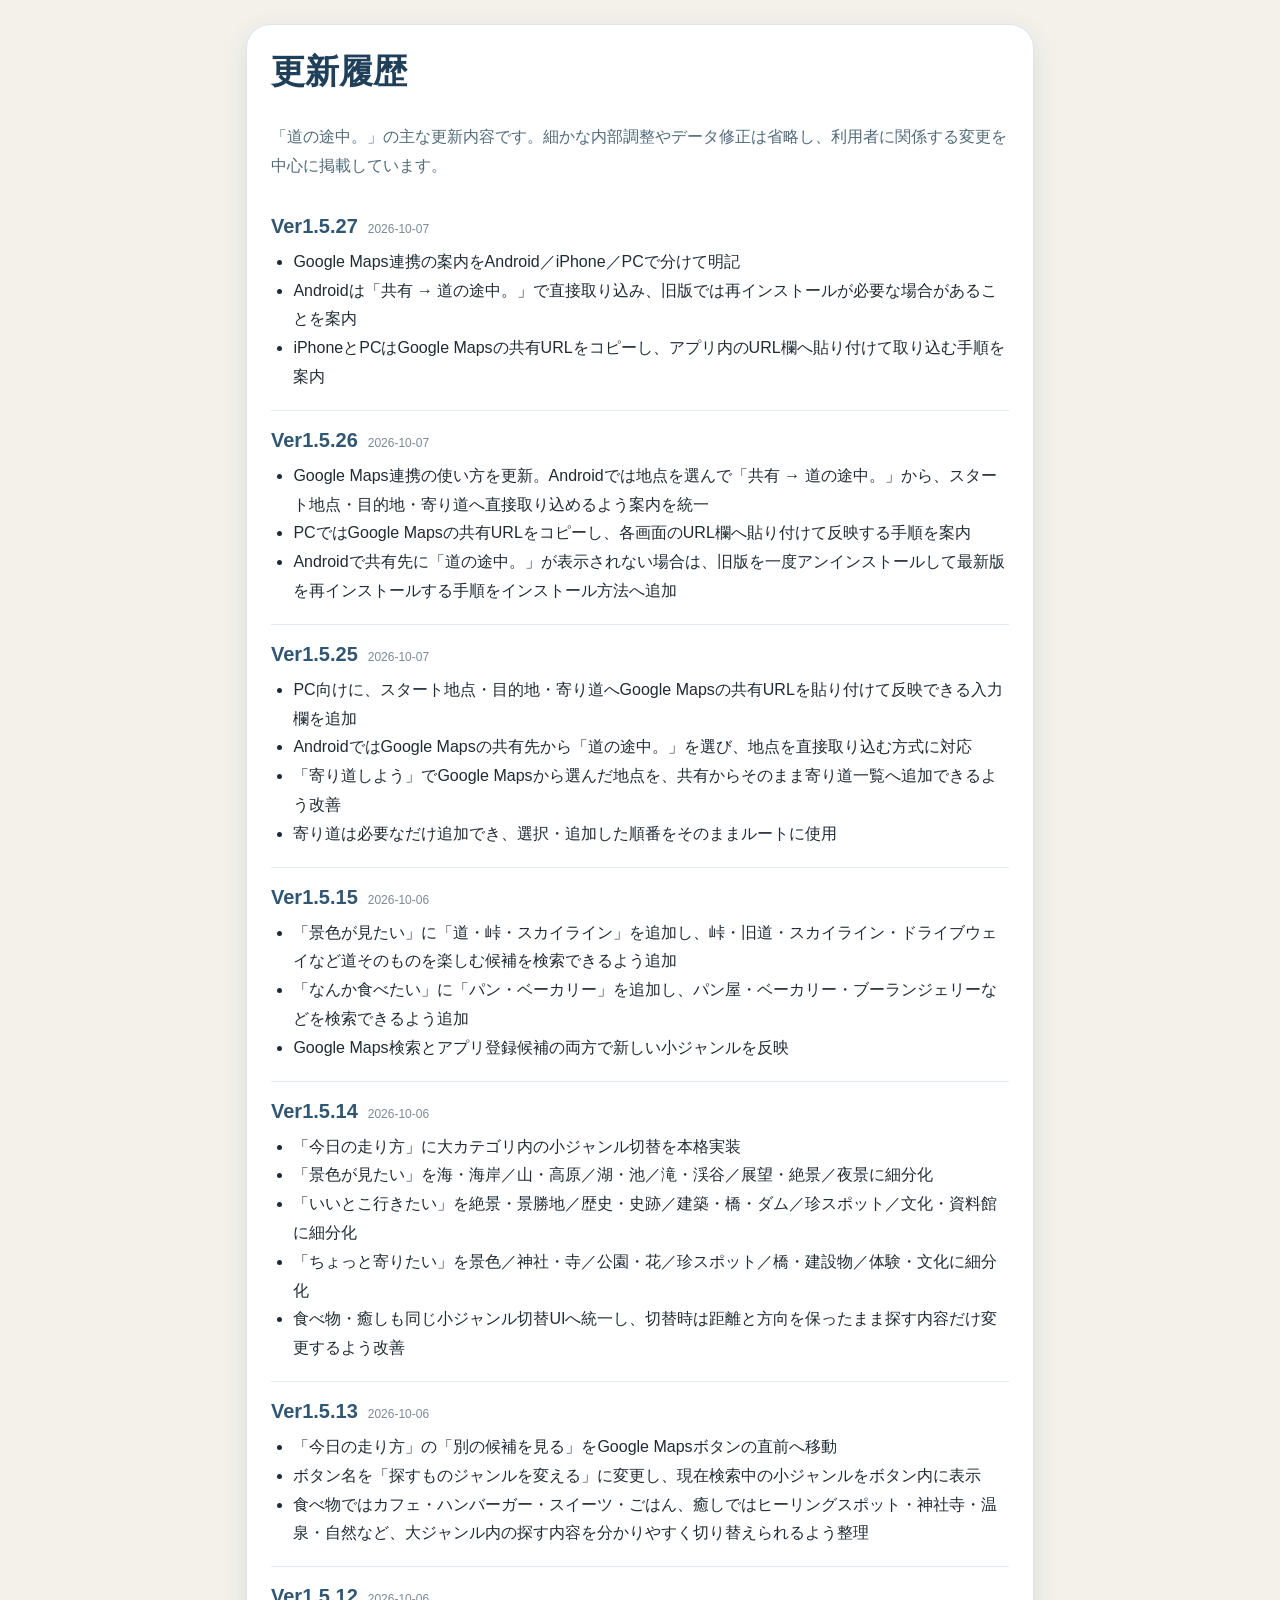
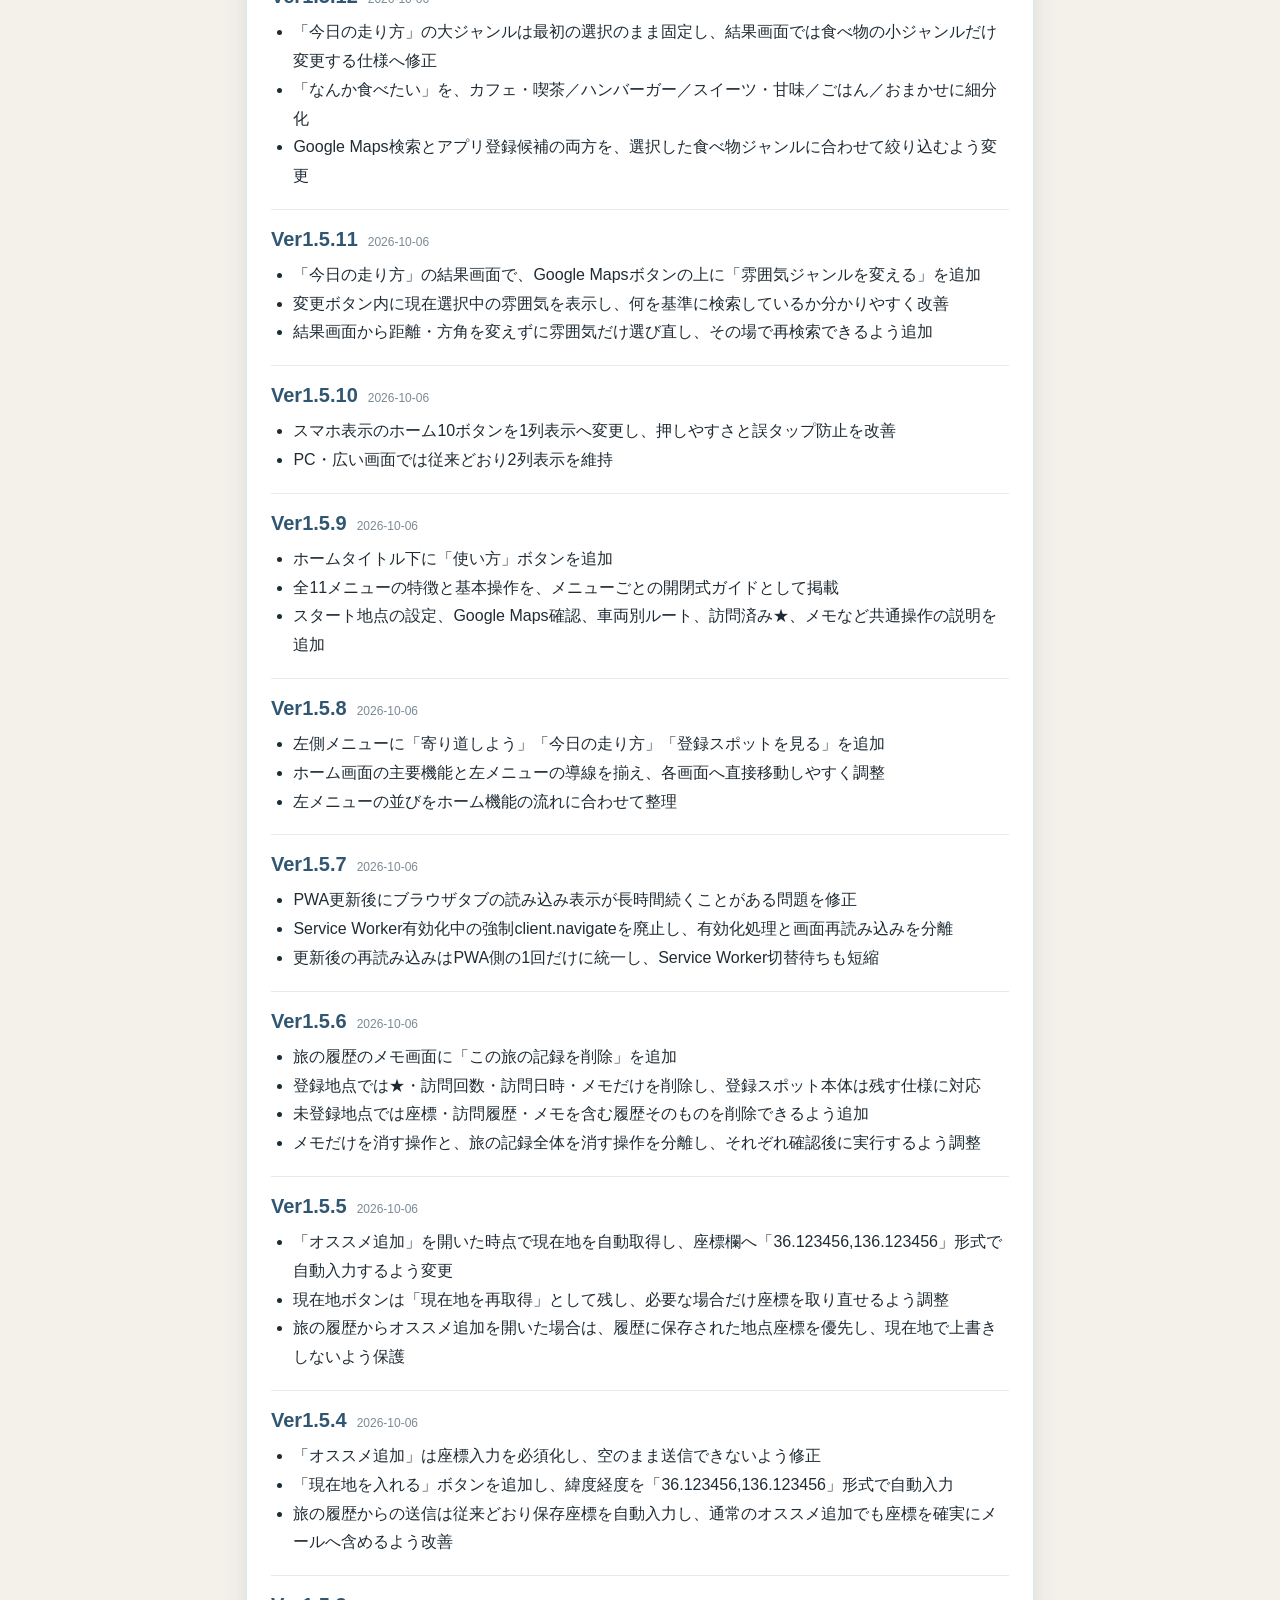
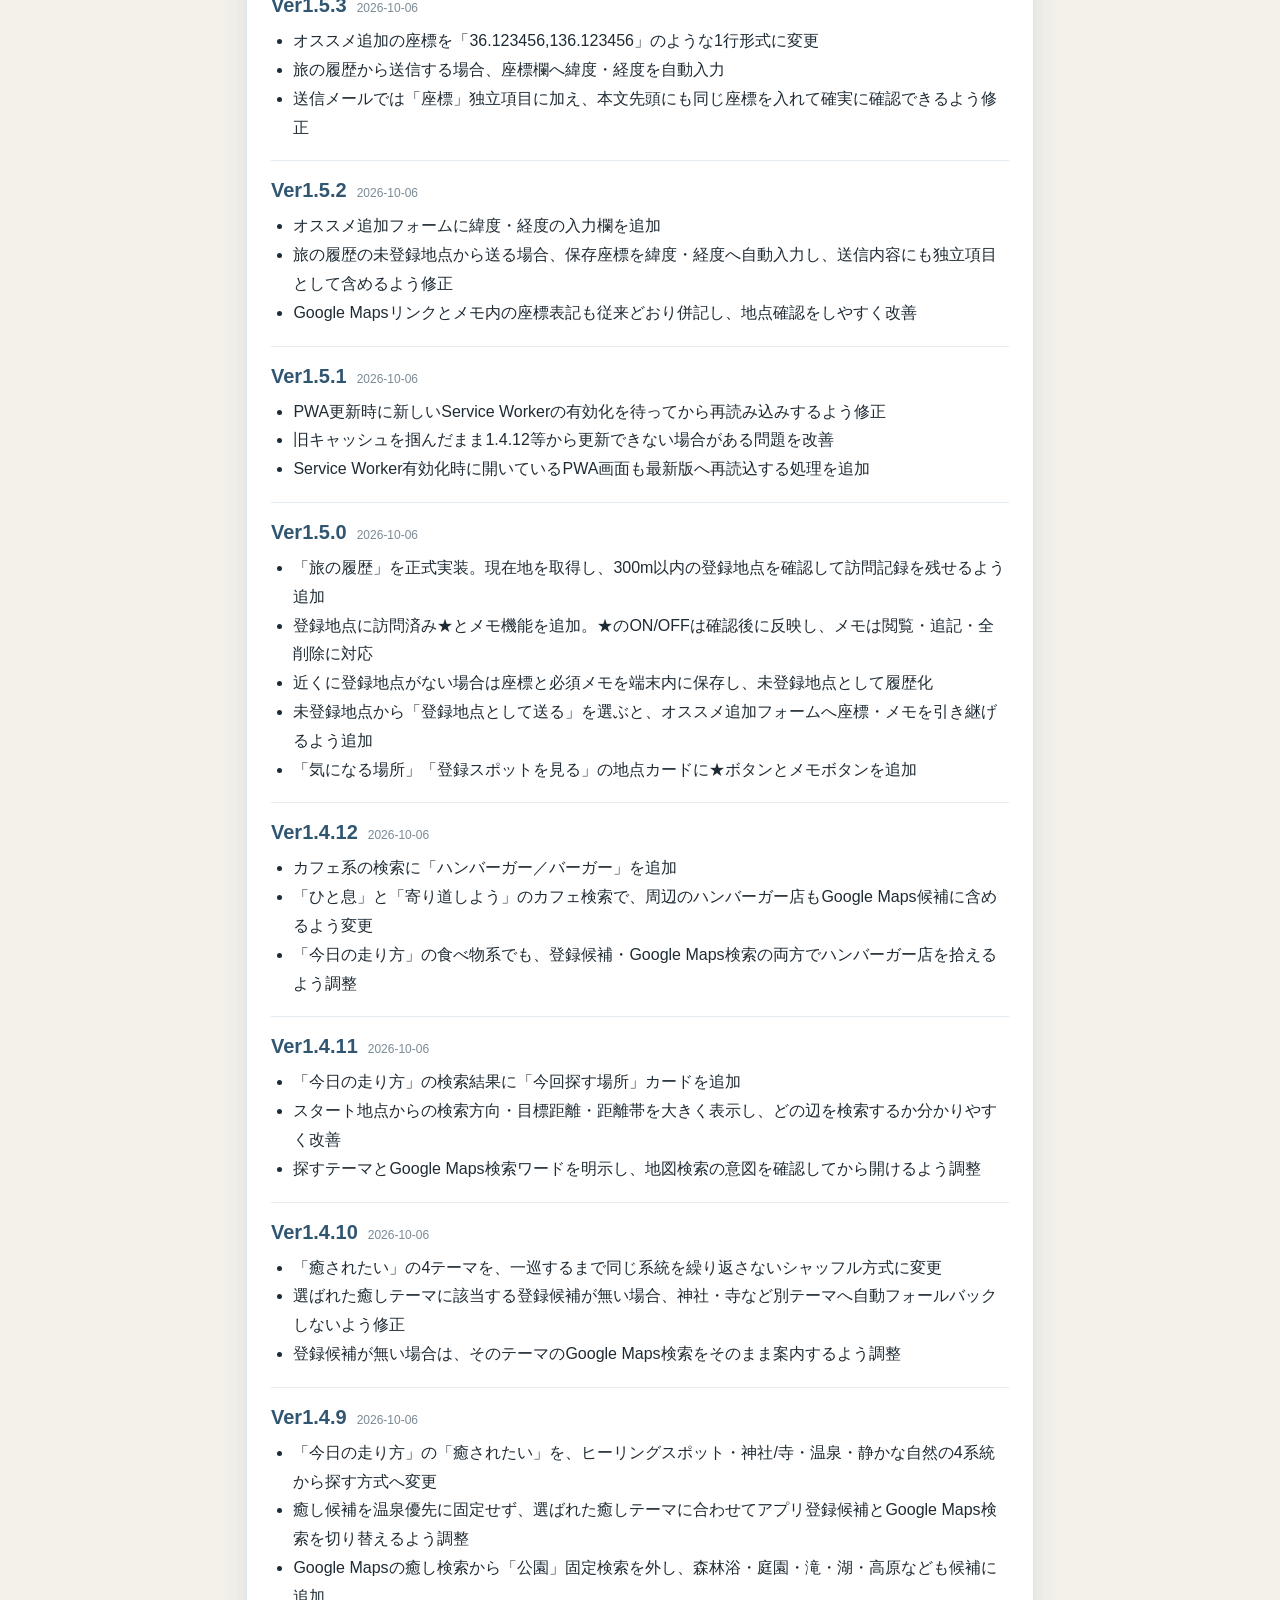
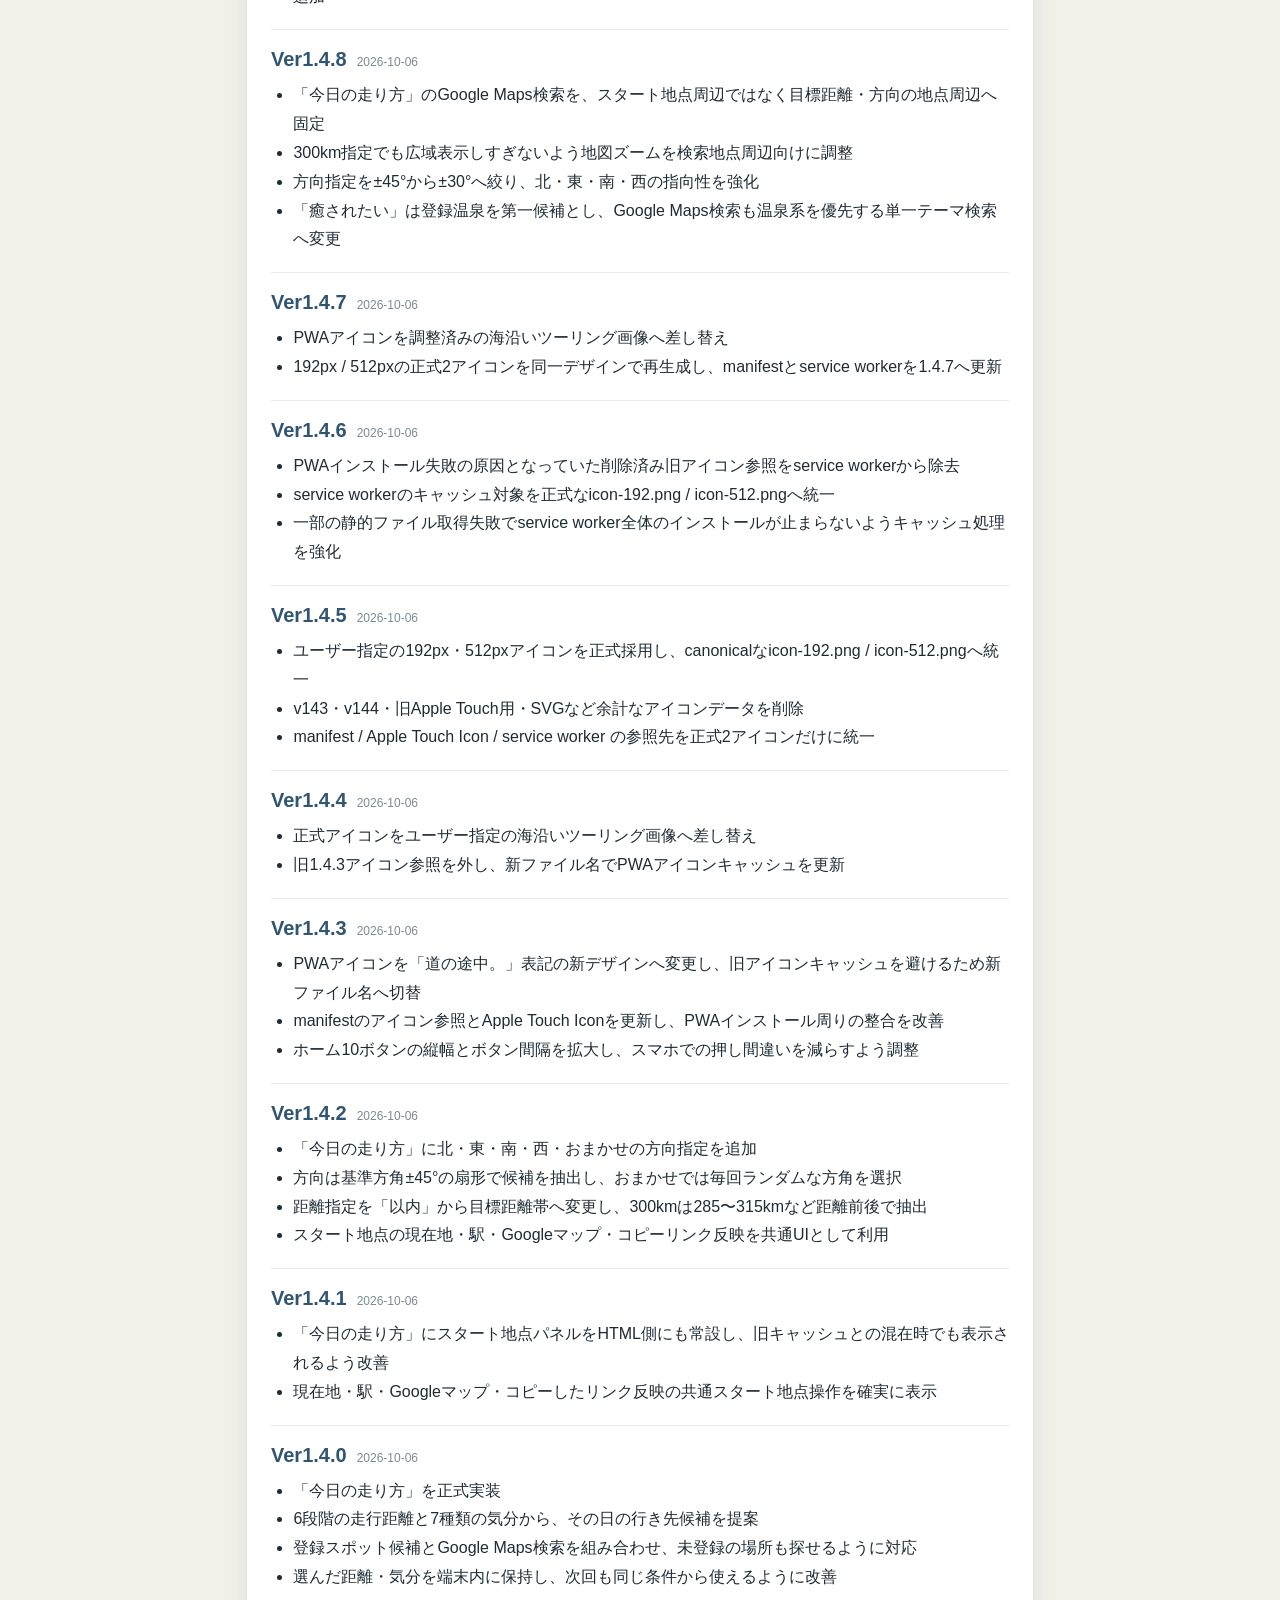
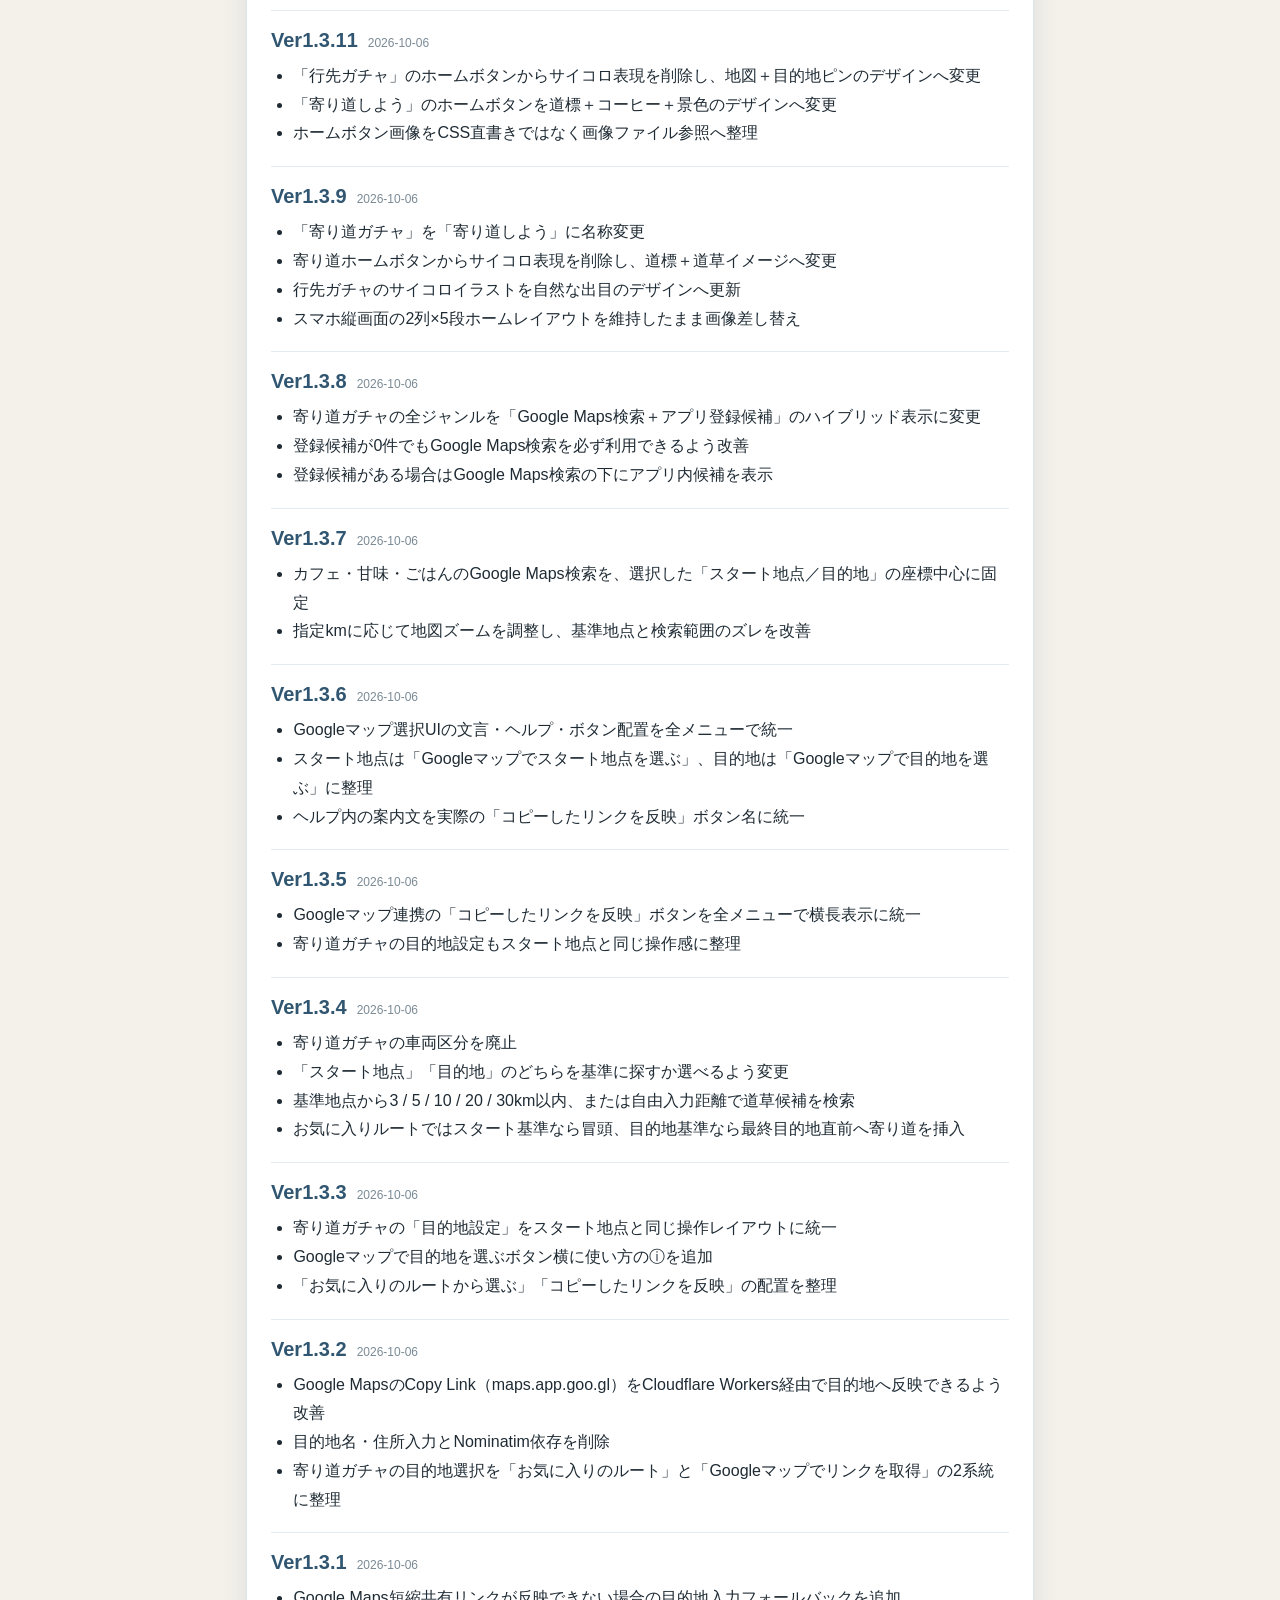
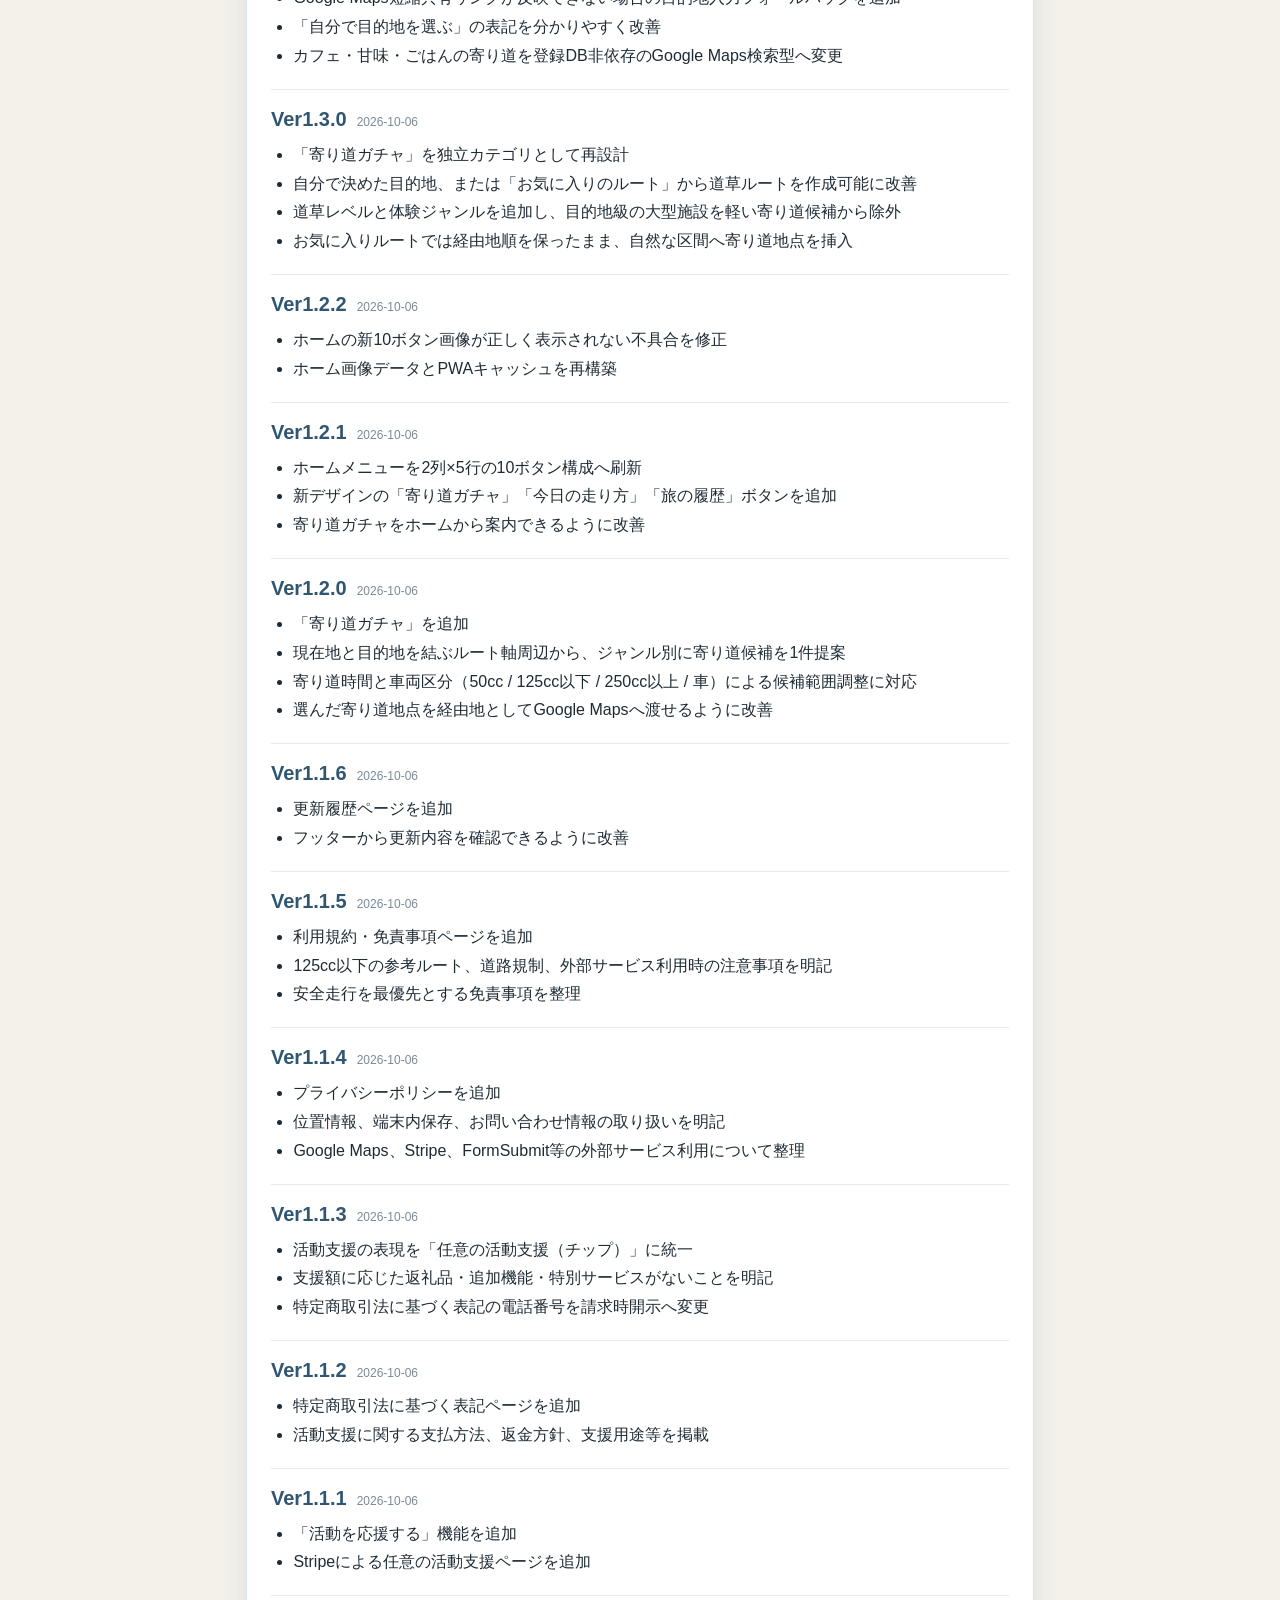
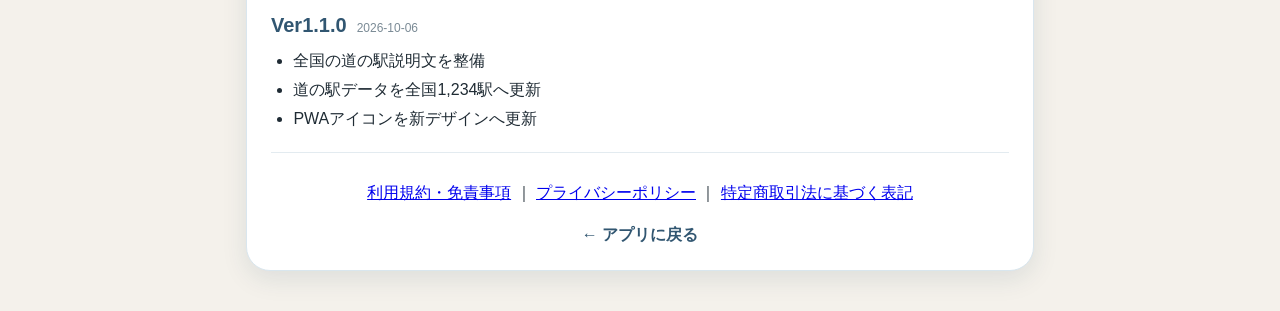
==== commit 74026892: "Release 1.5.27: document iPhone sharing behavior" ====
--- a/history.html
+++ b/history.html
@@ -28,6 +28,15 @@
 <p class="history-intro">「道の途中。」の主な更新内容です。細かな内部調整やデータ修正は省略し、利用者に関係する変更を中心に掲載しています。</p>
 
 <div class="history-entry">
+  <div class="history-head"><span class="history-ver">Ver1.5.27</span><span class="history-date">2026-10-07</span></div>
+  <ul>
+    <li>Google Maps連携の案内をAndroid／iPhone／PCで分けて明記</li>
+    <li>Androidは「共有 → 道の途中。」で直接取り込み、旧版では再インストールが必要な場合があることを案内</li>
+    <li>iPhoneとPCはGoogle Mapsの共有URLをコピーし、アプリ内のURL欄へ貼り付けて取り込む手順を案内</li>
+  </ul>
+</div>
+
+<div class="history-entry">
   <div class="history-head"><span class="history-ver">Ver1.5.26</span><span class="history-date">2026-10-07</span></div>
   <ul>
     <li>Google Maps連携の使い方を更新。Androidでは地点を選んで「共有 → 道の途中。」から、スタート地点・目的地・寄り道へ直接取り込めるよう案内を統一</li>
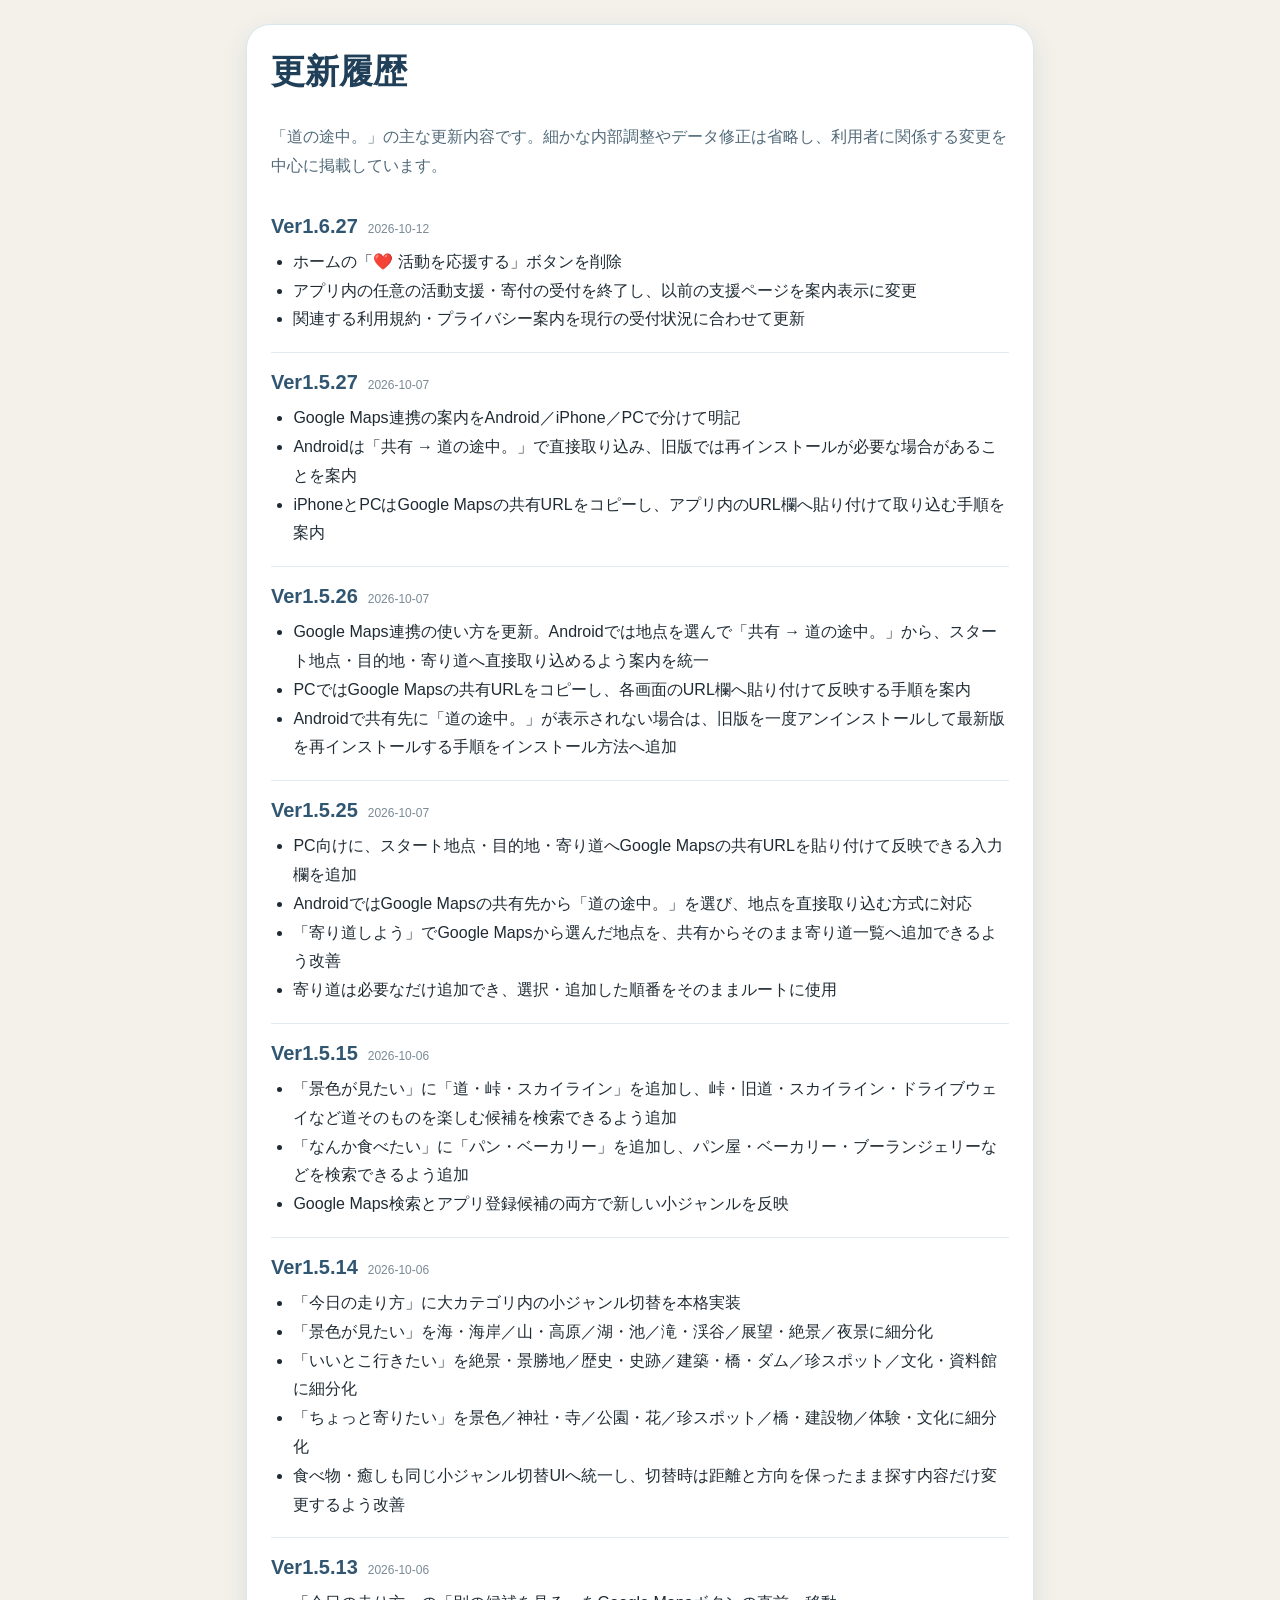
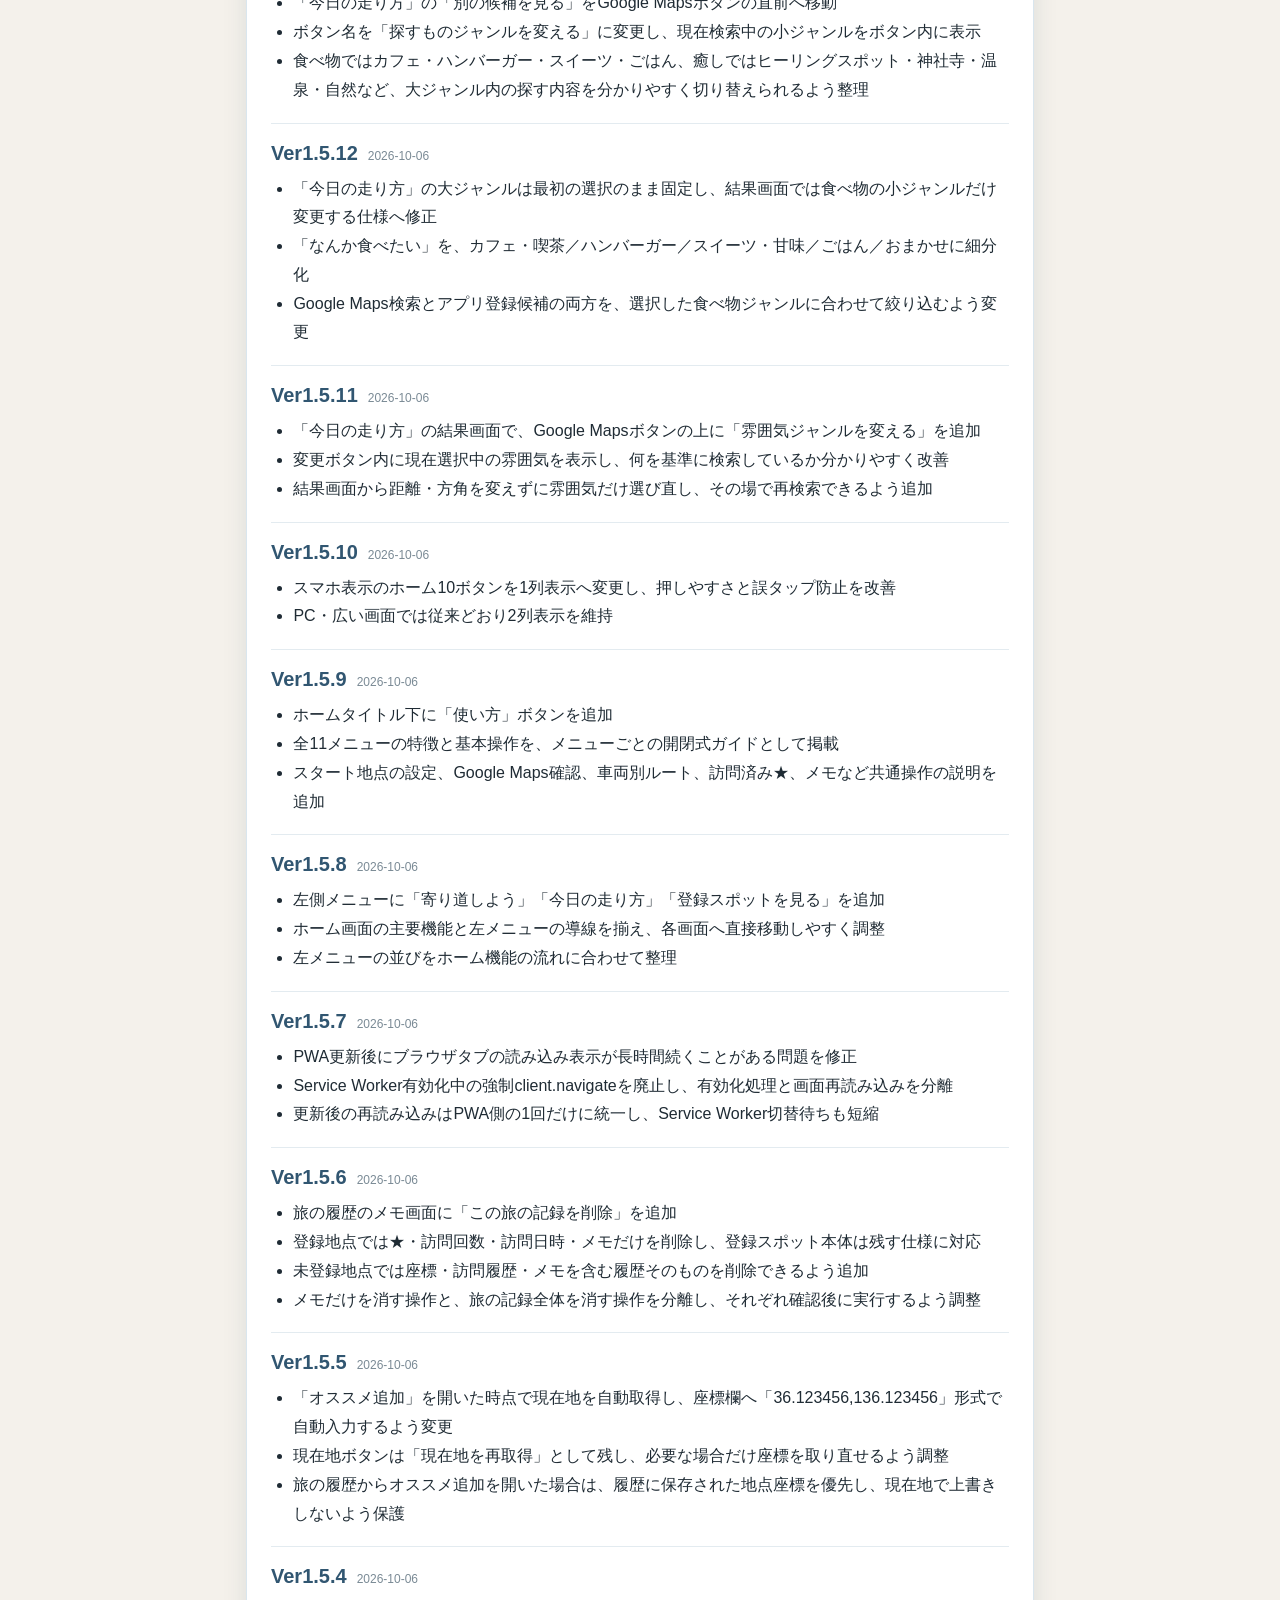
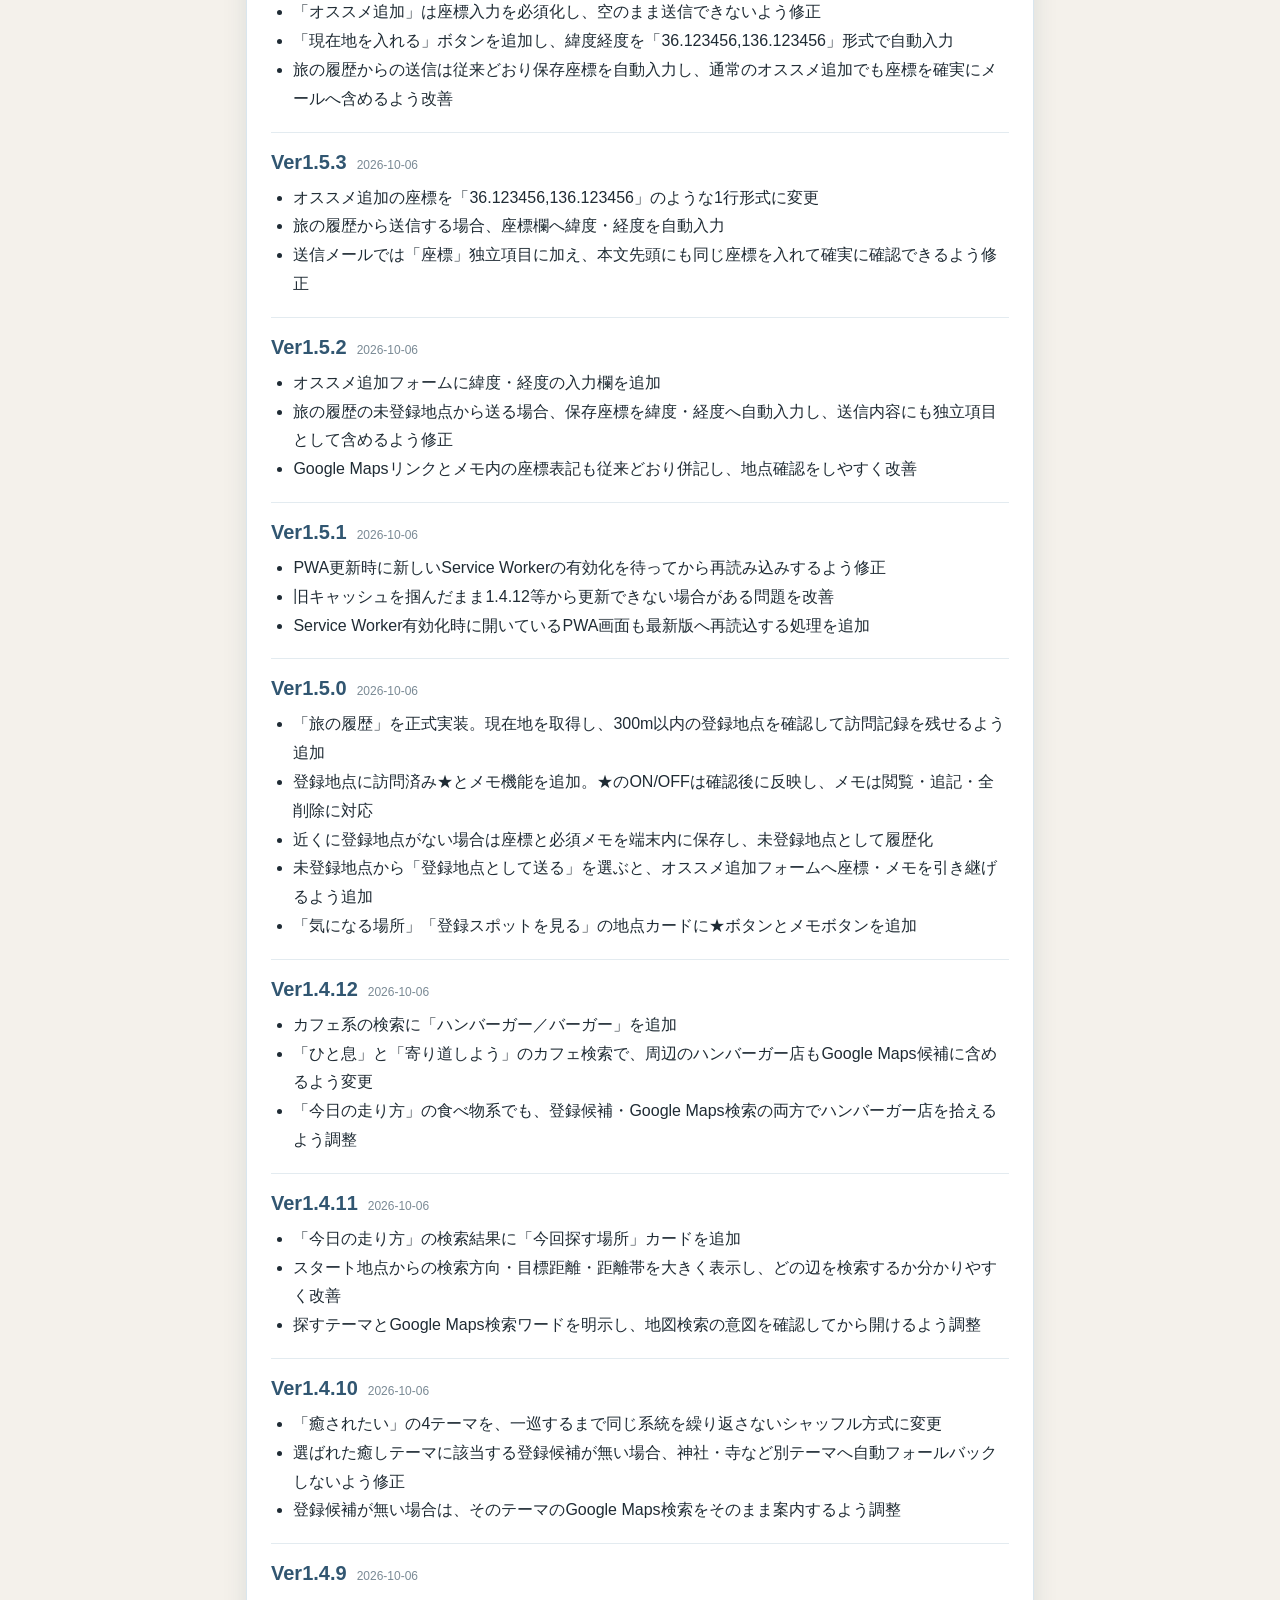
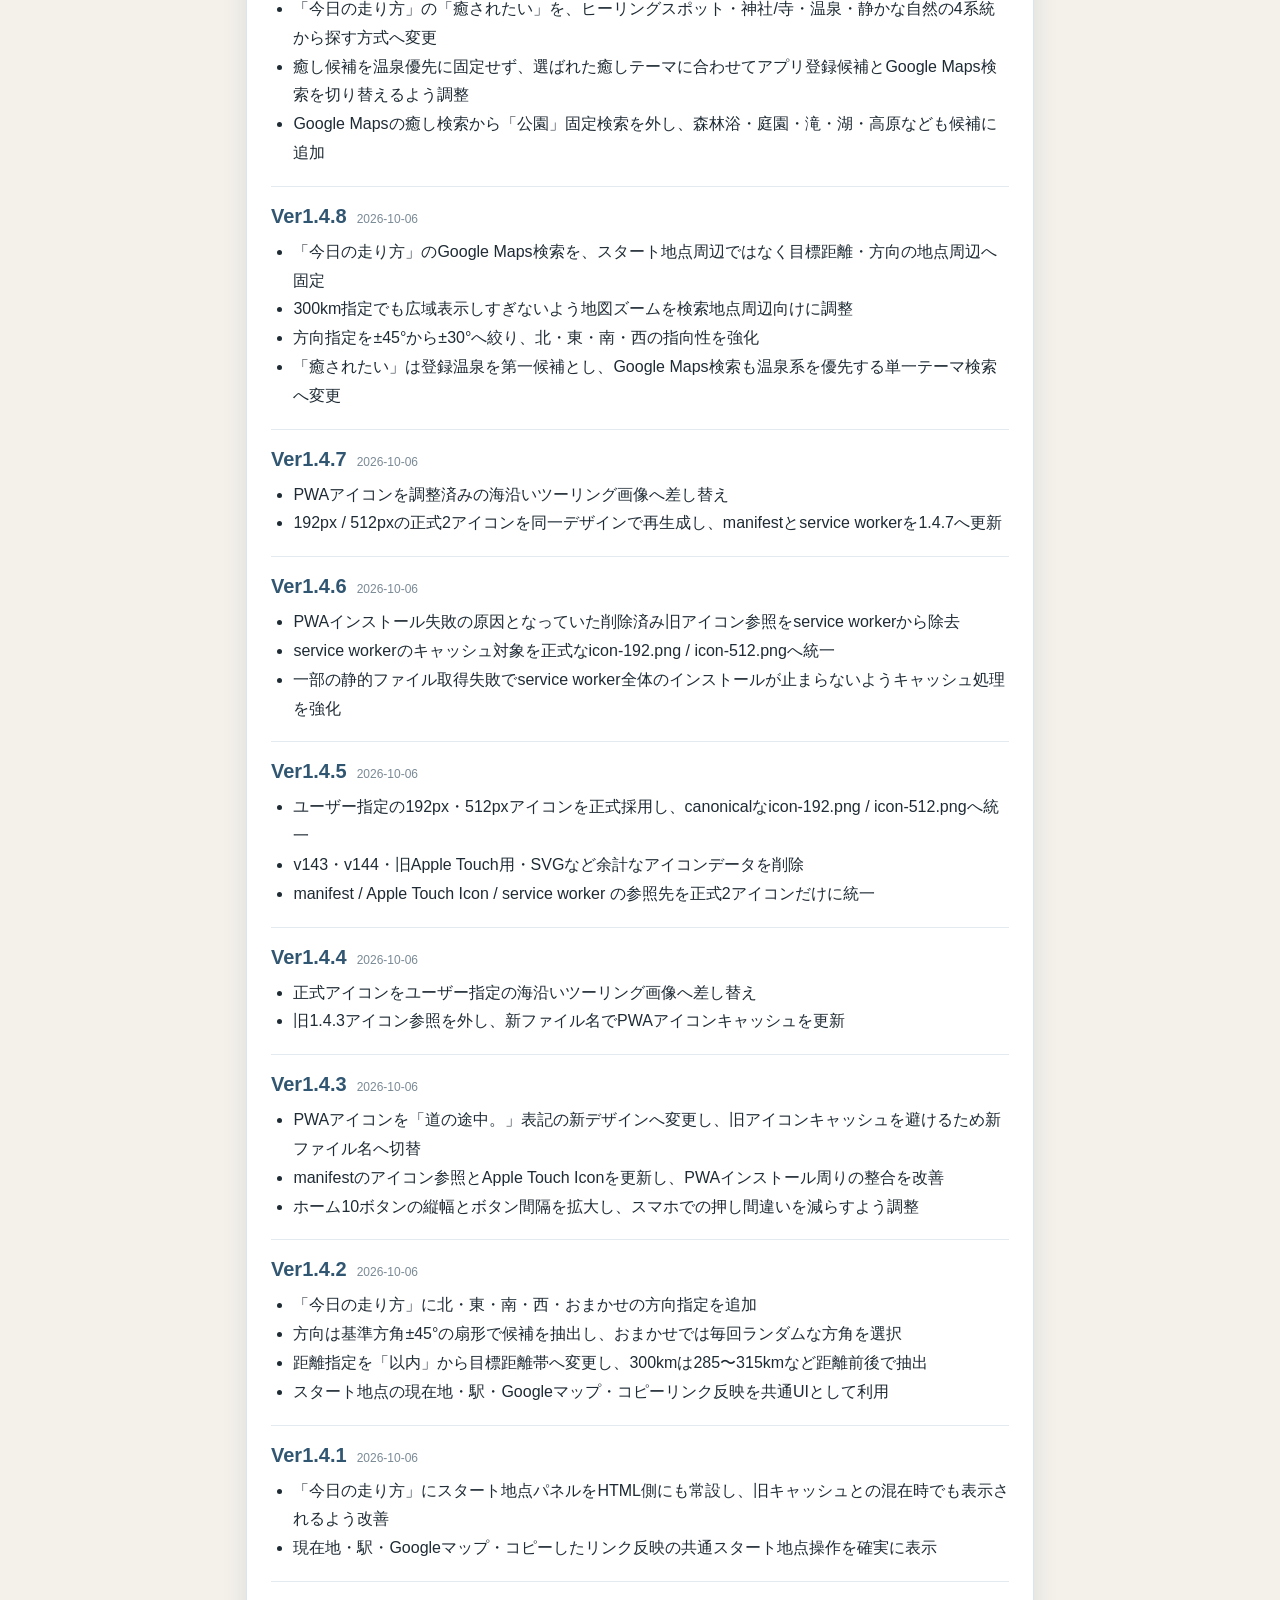
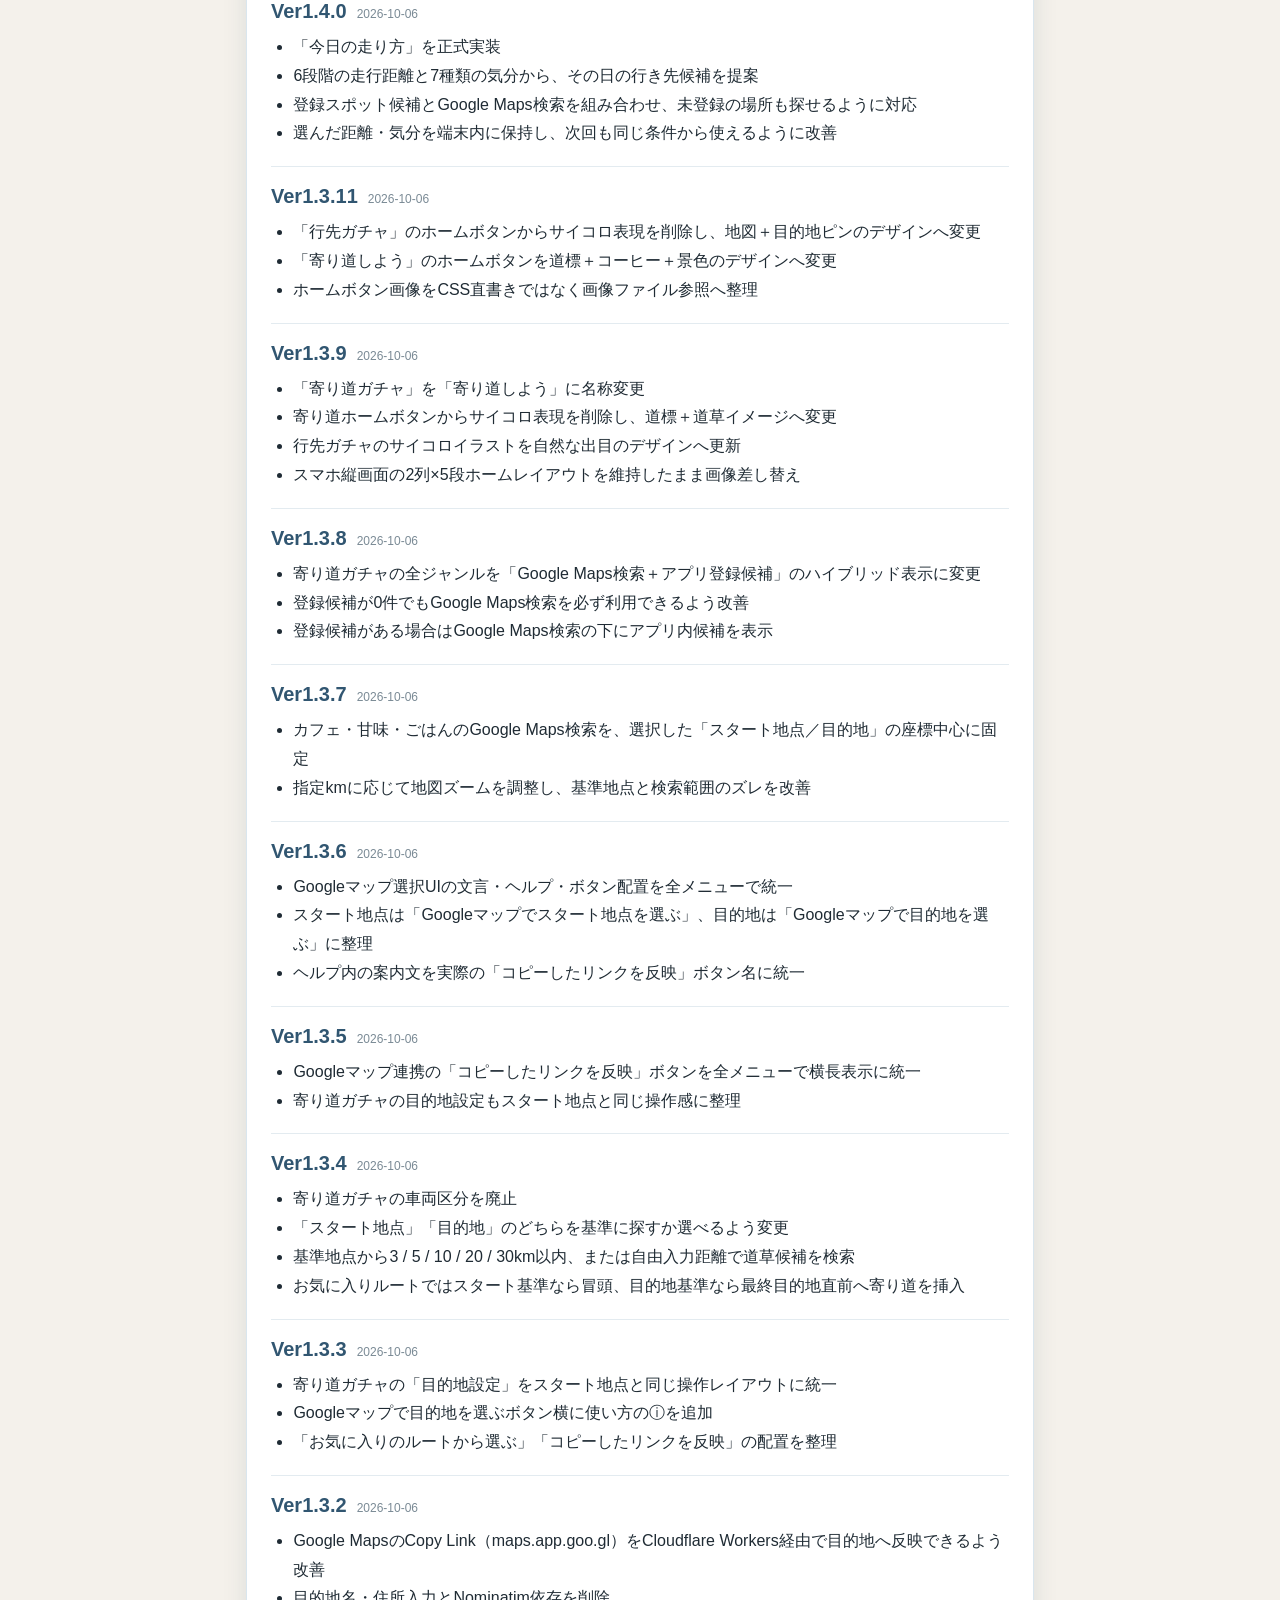
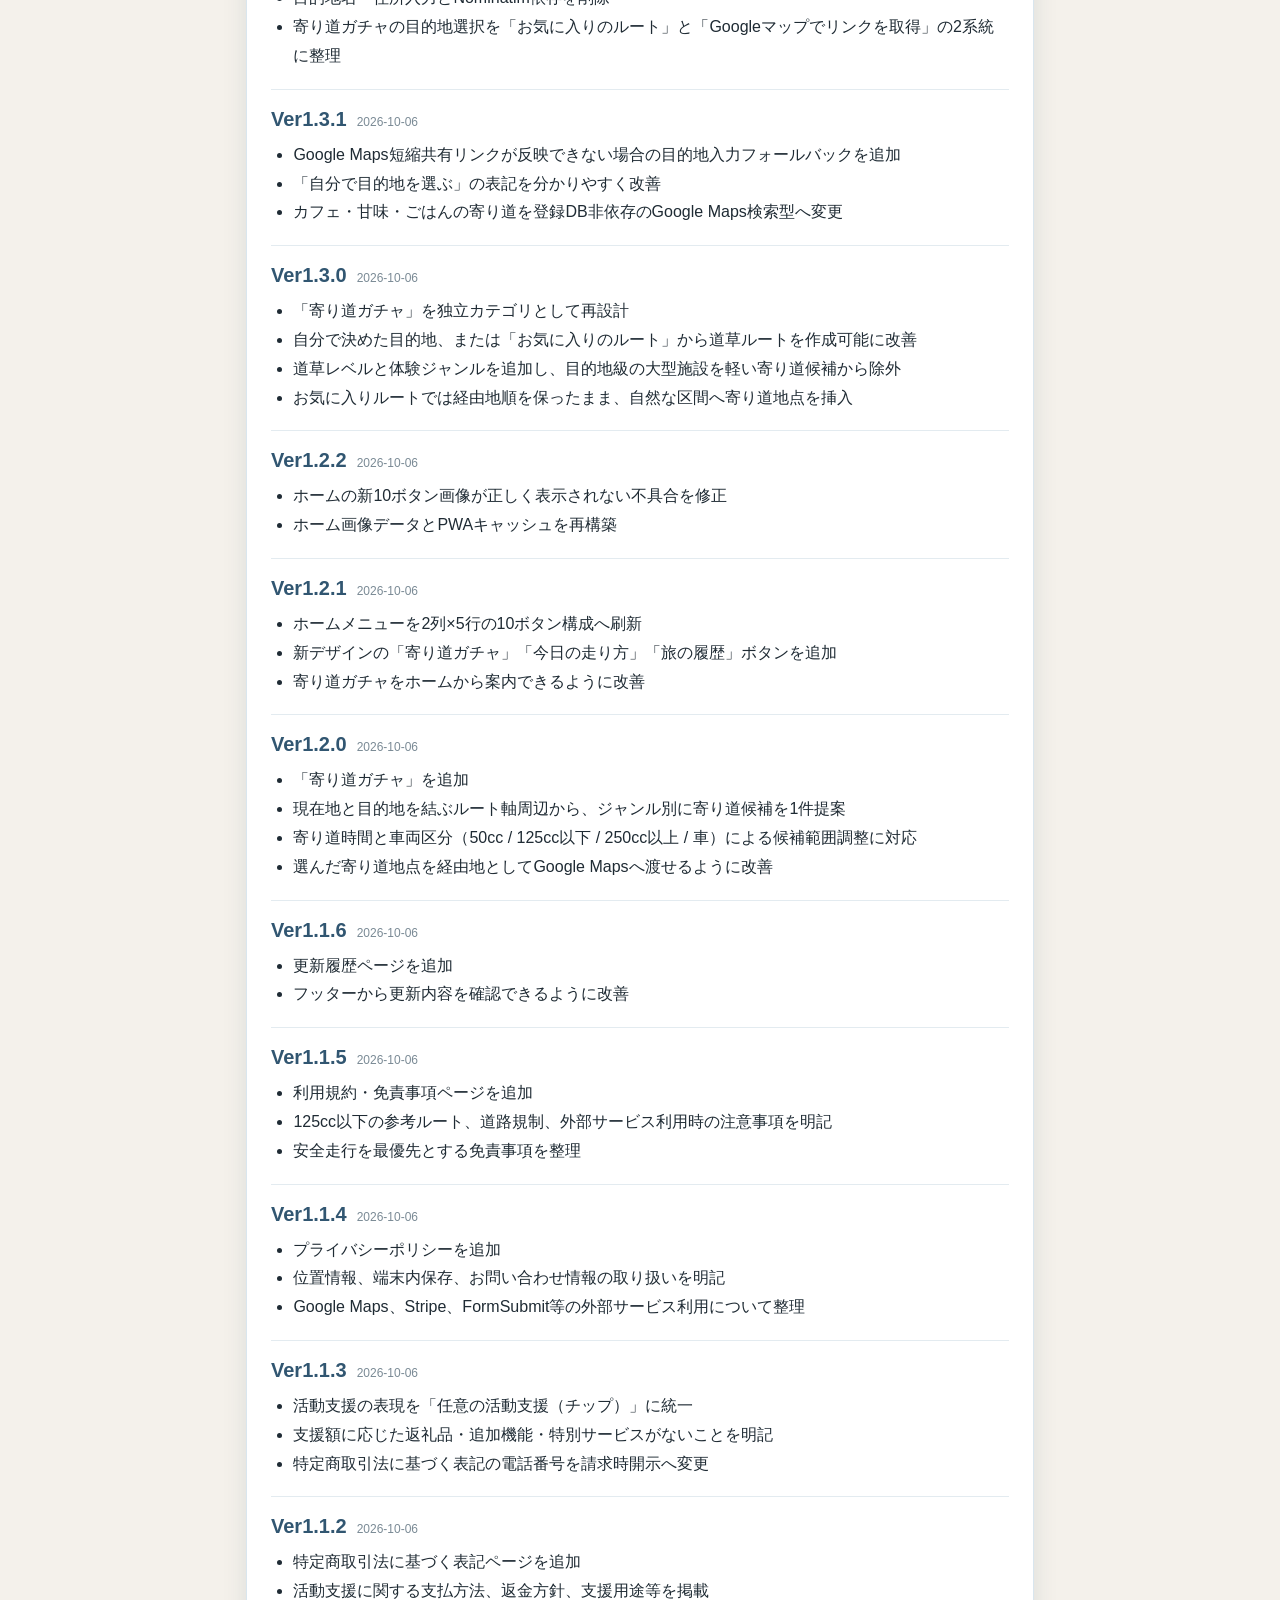
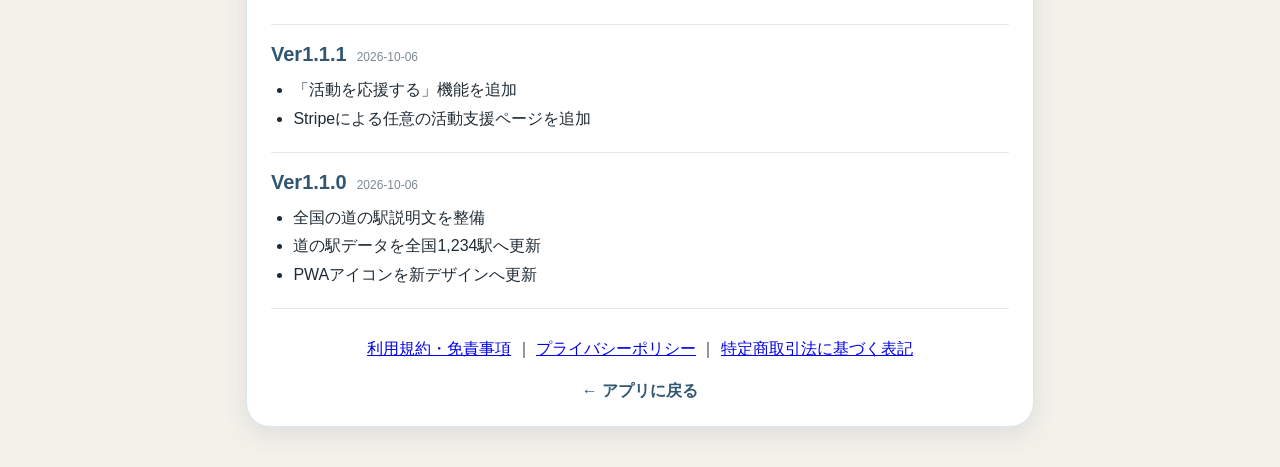
==== commit 71f4517e: "docs: record retirement of activity support button in 1.6.27" ====
--- a/history.html
+++ b/history.html
@@ -28,6 +28,15 @@
 <p class="history-intro">「道の途中。」の主な更新内容です。細かな内部調整やデータ修正は省略し、利用者に関係する変更を中心に掲載しています。</p>
 
 <div class="history-entry">
+  <div class="history-head"><span class="history-ver">Ver1.6.27</span><span class="history-date">2026-10-12</span></div>
+  <ul>
+    <li>ホームの「❤️ 活動を応援する」ボタンを削除</li>
+    <li>アプリ内の任意の活動支援・寄付の受付を終了し、以前の支援ページを案内表示に変更</li>
+    <li>関連する利用規約・プライバシー案内を現行の受付状況に合わせて更新</li>
+  </ul>
+</div>
+
+<div class="history-entry">
   <div class="history-head"><span class="history-ver">Ver1.5.27</span><span class="history-date">2026-10-07</span></div>
   <ul>
     <li>Google Maps連携の案内をAndroid／iPhone／PCで分けて明記</li>
--- a/style.css
+++ b/style.css
@@ -325,22 +325,22 @@
 .detour-registered-empty{background:#f8fafb}
 .detour-registered .mapbtn{margin-top:10px;width:100%;text-align:center}
 
-/* PWA Ver1.3.11 home button artwork refresh */
+/* PWA Ver1.5.35 home button artwork */
 .home-sprite{
   background-repeat:no-repeat!important;
   background-size:cover!important;
   background-position:center!important;
 }
-.home-sprite-sug{background-image:url('assets/home/home_btn_sugoroku.webp?v=1.4.3')!important;}
-.home-sprite-dest{background-image:url('assets/home/home_btn_destination.webp?v=1.4.3')!important;}
-.home-sprite-relay{background-image:url('assets/home/home_btn_relay.webp?v=1.4.3')!important;}
-.home-sprite-detour{background-image:url('assets/home/home_btn_detour.webp?v=1.4.3')!important;}
-.home-sprite-nearby{background-image:url('assets/home/home_btn_nearby.webp?v=1.4.3')!important;}
-.home-sprite-ride{background-image:url('assets/home/home_btn_ride_style.webp?v=1.4.3')!important;}
-.home-sprite-season{background-image:url('assets/home/home_btn_season.webp?v=1.4.3')!important;}
-.home-sprite-interest{background-image:url('assets/home/home_btn_interest.webp?v=1.4.3')!important;}
-.home-sprite-saved{background-image:url('assets/home/home_btn_saved.webp?v=1.4.3')!important;}
-.home-sprite-history{background-image:url('assets/home/home_btn_history.webp?v=1.4.3')!important;}
+.home-sprite-sug{background-image:url('assets/home/home_btn2_sugoroku.png?v=1.5.35')!important;}
+.home-sprite-dest{background-image:url('assets/home/home_btn2_destination.png?v=1.5.35')!important;}
+.home-sprite-relay{background-image:url('assets/home/home_btn2_relay.png?v=1.5.35')!important;}
+.home-sprite-detour{background-image:url('assets/home/home_btn2_detour.png?v=1.5.35')!important;}
+.home-sprite-nearby{background-image:url('assets/home/home_btn2_nearby.png?v=1.5.35')!important;}
+.home-sprite-ride{background-image:url('assets/home/home_btn2_ride_style.png?v=1.5.35')!important;}
+.home-sprite-season{background-image:url('assets/home/home_btn2_season.png?v=1.5.35')!important;}
+.home-sprite-interest{background-image:url('assets/home/home_btn2_interest.png?v=1.5.35')!important;}
+.home-sprite-saved{background-image:url('assets/home/home_btn2_saved.png?v=1.5.35')!important;}
+.home-sprite-history{background-image:url('assets/home/home_btn2_history.png?v=1.5.35')!important;}
 
 
 /* PWA Ver1.4.0 ride style */
@@ -599,3 +599,186 @@
   font:inherit;
   color:inherit;
 }
+
+/* Touring plan return-location controls */
+.tour-return-same{display:flex!important;align-items:center;gap:10px;justify-content:flex-start;padding:10px 4px}
+.tour-return-same input[type="checkbox"]{width:18px!important;height:18px!important;min-width:18px;margin:0;accent-color:#1f997d}
+#tourReturnExtra[hidden]{display:none!important}
+#tourReturnExtra .start-panel{margin-top:10px!important}
+
+/* Touring plan controls: consistent with the other main menus */
+#ride .form-grid>label{min-width:0;font-weight:750;color:var(--text)}
+#ride .form-grid input:not([type="checkbox"]),#ride .form-grid select{
+  display:block;width:100%;box-sizing:border-box;min-height:48px;margin-top:7px;
+  padding:10px 13px;border:1px solid #cbdce6;border-radius:12px;background:#fff;
+  color:var(--text);font:inherit;font-weight:600;box-shadow:0 2px 5px #173a4f08;
+}
+#ride .form-grid input:not([type="checkbox"]):focus-visible,#ride .form-grid select:focus-visible{
+  outline:3px solid color-mix(in srgb,var(--accent) 34%,transparent);outline-offset:1px;border-color:var(--accent)
+}
+#ride .tour-action{width:100%;min-height:50px;border-radius:14px;font-size:14px;font-weight:800;
+  display:inline-flex;justify-content:center;align-items:center;gap:8px;padding:12px 14px;
+  box-shadow:0 3px 8px #173a4f0c;transition:transform .12s ease,box-shadow .12s ease,filter .12s ease}
+#ride .tour-action-main{background:linear-gradient(135deg,var(--accent),color-mix(in srgb,var(--accent) 80%,#183a59));color:#fff}
+#ride .tour-action-select{background:#edf5ff;border:1px solid #a6c9ee;color:#28669e}
+#ride .tour-action-filter{background:#eef8f0;border:1px solid #b7dec4;color:#2d7750}
+#ride .tour-action-map{background:#fff5e9;border:1px solid #f4bc79;color:#bd620e}
+#ride .tour-action-save{background:#eff8f2;border:1px solid #b3dbc4;color:#246f4f}
+#ride .tour-action-danger{background:#fff2f0;border:1px solid #edc7c1;color:#a4463b}
+#ride .tour-action:hover{transform:translateY(-1px);box-shadow:0 6px 16px #173a4f18}
+#ride .tour-action:active{transform:translateY(1px)}
+#ride .tour-action:focus-visible{outline:3px solid color-mix(in srgb,var(--accent) 45%,transparent);outline-offset:2px}
+#ride .tour-action[hidden],#ride [hidden]{display:none!important}
+#ride #tourPlanState>div{margin:7px 0;line-height:1.55}
+#ride #tourPlanState .tour-action{margin-top:9px}
+@media(max-width:620px){#ride .form-grid{grid-template-columns:1fr}#ride .tour-action{min-height:52px}}
+
+/* Linked-route protection in Detour: existing destinations are read-only */
+#detour #detourStart button:disabled,
+#detour #detourStart input:disabled,
+#detour .detour-destination-actions button:disabled,
+#detour .detour-destination-actions input:disabled {
+  opacity:.48!important;filter:grayscale(.75);
+  background:#e8ebed!important;color:#79838c!important;
+  border-color:#cbd2d6!important;cursor:not-allowed!important;
+  box-shadow:none!important;transform:none!important;
+}
+#detour .detour-locked-note {
+  background:#f1f5f7;border:1px solid #d7e0e6;
+  border-radius:11px;padding:10px 12px;margin:10px 0;
+  color:#455d6b;font-size:13px;font-weight:700;line-height:1.6;
+}
+#detour .detour-locked-note[hidden]{display:none!important}
+
+/* Detour: clearly visible full-width search genre switch */
+#detour .detour-map-search .detour-genre-change-btn{display:flex;width:100%;box-sizing:border-box;min-height:52px;padding:12px 16px;margin:0 0 12px;align-items:center;justify-content:center;text-align:center;font-size:15px;font-weight:800;border-radius:14px;background:#edf5ff;color:#28669e;border:1px solid #a6c9ee;box-shadow:0 3px 8px #173a4f0c;cursor:pointer;transition:transform .12s ease,box-shadow .12s ease}
+#detour .detour-map-search .detour-genre-change-btn:hover{transform:translateY(-1px);box-shadow:0 6px 16px #173a4f18}
+#detour .detour-map-search .detour-genre-change-btn:focus-visible{outline:3px solid #a6c9ee;outline-offset:2px}
+
+/* Touring planner: one-direction, five-step mobile workflow (PWA 1.6.25) */
+#ride .tour-flow{
+  display:flex;flex-wrap:wrap;gap:6px;margin:0 0 22px;
+  padding:10px 11px;background:#eef5f0;border:1px solid #dce9df;border-radius:13px;
+}
+#ride .tour-flow span{
+  flex:1 0 auto;text-align:center;white-space:nowrap;font-size:11px;font-weight:800;
+  color:#476957;padding:6px 7px;border-radius:8px;background:#fff;
+}
+#ride .tour-step-head{
+  display:flex;align-items:center;gap:12px;min-width:0;margin:0 0 12px;
+}
+#ride .tour-step-head h3{
+  margin:0 0 2px;font-size:17px;font-weight:850;line-height:1.3;
+  color:#244839;
+}
+#ride .tour-step-head p{
+  margin:0;color:var(--muted);font-size:12px;line-height:1.5;
+}
+#ride #rideStart .start-panel>h3{display:none}
+#ride #rideStart .start-panel{margin-bottom:14px}
+#ride .tour-step-number{
+  display:grid;place-items:center;flex:0 0 33px;height:33px;
+  border-radius:50%;background:#367f5a;color:#fff;font-size:16px;font-weight:900;
+}
+#ride .tour-stage-card{
+  border:1px solid #e0e9e5;padding:17px;margin-bottom:14px;
+  box-shadow:0 2px 8px #173a4f08;
+}
+#ride .tour-stage-card>.tour-step-head{
+  padding-bottom:12px;border-bottom:1px solid #e9efec;margin-bottom:2px;
+}
+#ride .tour-result-count{
+  border-radius:10px;background:#eff6f1;color:#285e45;border:1px solid #d5e9da;
+  font-size:13px;font-weight:750;padding:10px 12px;line-height:1.5;
+}
+#ride #tourCandidates #tourCandidatePicker{
+  grid-template-columns:minmax(0,1fr);gap:11px;align-items:stretch;
+}
+#ride .tour-selected{
+  border-top:1px solid #e9efec;padding-top:11px;display:grid;gap:8px;
+}
+#ride #tourTargetNotice{
+  padding:11px 12px;border-radius:10px;background:#f5f8fa;
+  font-weight:700;font-size:13px;line-height:1.6;
+}
+#ride #tourTargetEventNotice{
+  padding:10px 12px;border-radius:10px;background:#f4f9f2;
+  font-size:12px;line-height:1.7;overflow-wrap:anywhere;
+}
+#ride .tour-event-section{
+  display:grid;gap:9px;border-top:1px solid #e9efec;padding-top:11px;
+}
+#ride .tour-event-settings{
+  background:#f7faf8;border:1px solid #e0e9e5;border-radius:10px;
+  padding:10px 12px;
+}
+#ride .tour-event-settings summary{
+  font-size:12px;font-weight:800;color:#486b56;cursor:pointer;padding:3px 0;
+}
+#ride .tour-event-settings[open] summary{margin-bottom:12px}
+#ride .tour-event-settings button{margin:9px 0}
+#ride .tour-event-settings p{margin:2px 0}
+#ride .tour-event-results>.note{margin:8px 0}
+#ride .tour-event-results>.panel{
+  margin:9px 0;padding:13px!important;border:1px solid #e5efeb;
+  box-shadow:none;border-radius:11px;background:#fbfdfb;
+}
+#ride .tour-section-subhead{
+  color:#38564a;font-weight:800;font-size:14px;margin:8px 0 0;
+}
+#ride .tour-plan-summary{margin:0 0 12px}
+#ride .tour-route-final{margin:0 0 13px}
+@media(max-width:620px){
+  #ride .tour-flow{gap:5px;padding:8px}
+  #ride .tour-flow span{font-size:10px;padding:5px 4px}
+  #ride .tour-stage-card{padding:14px;margin-bottom:12px}
+  #ride .tour-step-head h3{font-size:16px}
+  #ride .tour-step-head p{font-size:11px}
+  #ride .tour-stage-card .form-grid{grid-template-columns:1fr}
+}
+
+/* 気になる場所: prefecture-filtered roadside station events */
+#interest .interest-events-tools{
+  display:grid;gap:9px;padding:14px 16px;margin:0 0 13px;
+  background:#f4faf6;border-color:#cfe7d7;
+}
+#interest .interest-events-head{
+  display:flex;align-items:center;justify-content:space-between;gap:8px;flex-wrap:wrap;
+}
+#interest .interest-events-head strong{font-size:15px;color:#28644c}
+#interest .interest-events-head .note{font-size:11px;overflow-wrap:anywhere}
+#interest .interest-events-tools p{margin:0}
+#interest .interest-event-refresh{
+  width:100%;min-height:45px;border-radius:11px;
+  background:#e6f4eb;color:#226643;border:1px solid #b9dec7;font-weight:800;
+}
+#interest .interest-event-summary{
+  font-weight:850;color:#255b43;background:#edf8f1;border:1px solid #d1ead9;
+}
+#interest .interest-event-empty{font-size:13px;line-height:1.7}
+#interest .interest-event-item{
+  min-width:0;background:white;border:1px solid #e0ebe5;border-radius:16px;
+  padding:0 0 12px;box-shadow:0 2px 8px #173a4f0a;overflow:hidden;
+}
+#interest .interest-event-item>.spot-card{
+  box-shadow:none;margin:0;border-radius:0;border:0;
+}
+#interest .interest-event-detail{
+  padding:0 14px 3px;border-top:1px solid #edf1ec;margin:0;
+  display:grid;gap:9px;
+}
+#interest .interest-event-detail>strong{font-size:13px;color:#2e6c4d;padding-top:12px}
+#interest .interest-event-entry{padding:10px 12px;border-radius:10px;background:#f5faf6;line-height:1.6;overflow-wrap:anywhere}
+#interest .interest-event-date{font-size:12px;color:#38785a;font-weight:800}
+#interest .interest-event-name{font-size:14px;font-weight:750;color:#253e31}
+#interest .interest-event-entry a{display:inline-block;margin-top:6px;font-size:13px;font-weight:800;color:#206fa3}
+@media(max-width:620px){
+ #interest .interest-events-tools{padding:12px}
+ #interest .interest-event-detail{padding-left:11px;padding-right:11px}
+ #interest .interest-event-entry{padding:10px}
+}
+
+/* Explicitly honor hidden even when the event tools use display:grid. */
+#interest .interest-events-tools[hidden],
+#interest #interestFeatureLabel[hidden],
+#interest #interestRiderDetailLabel[hidden]{display:none!important}
